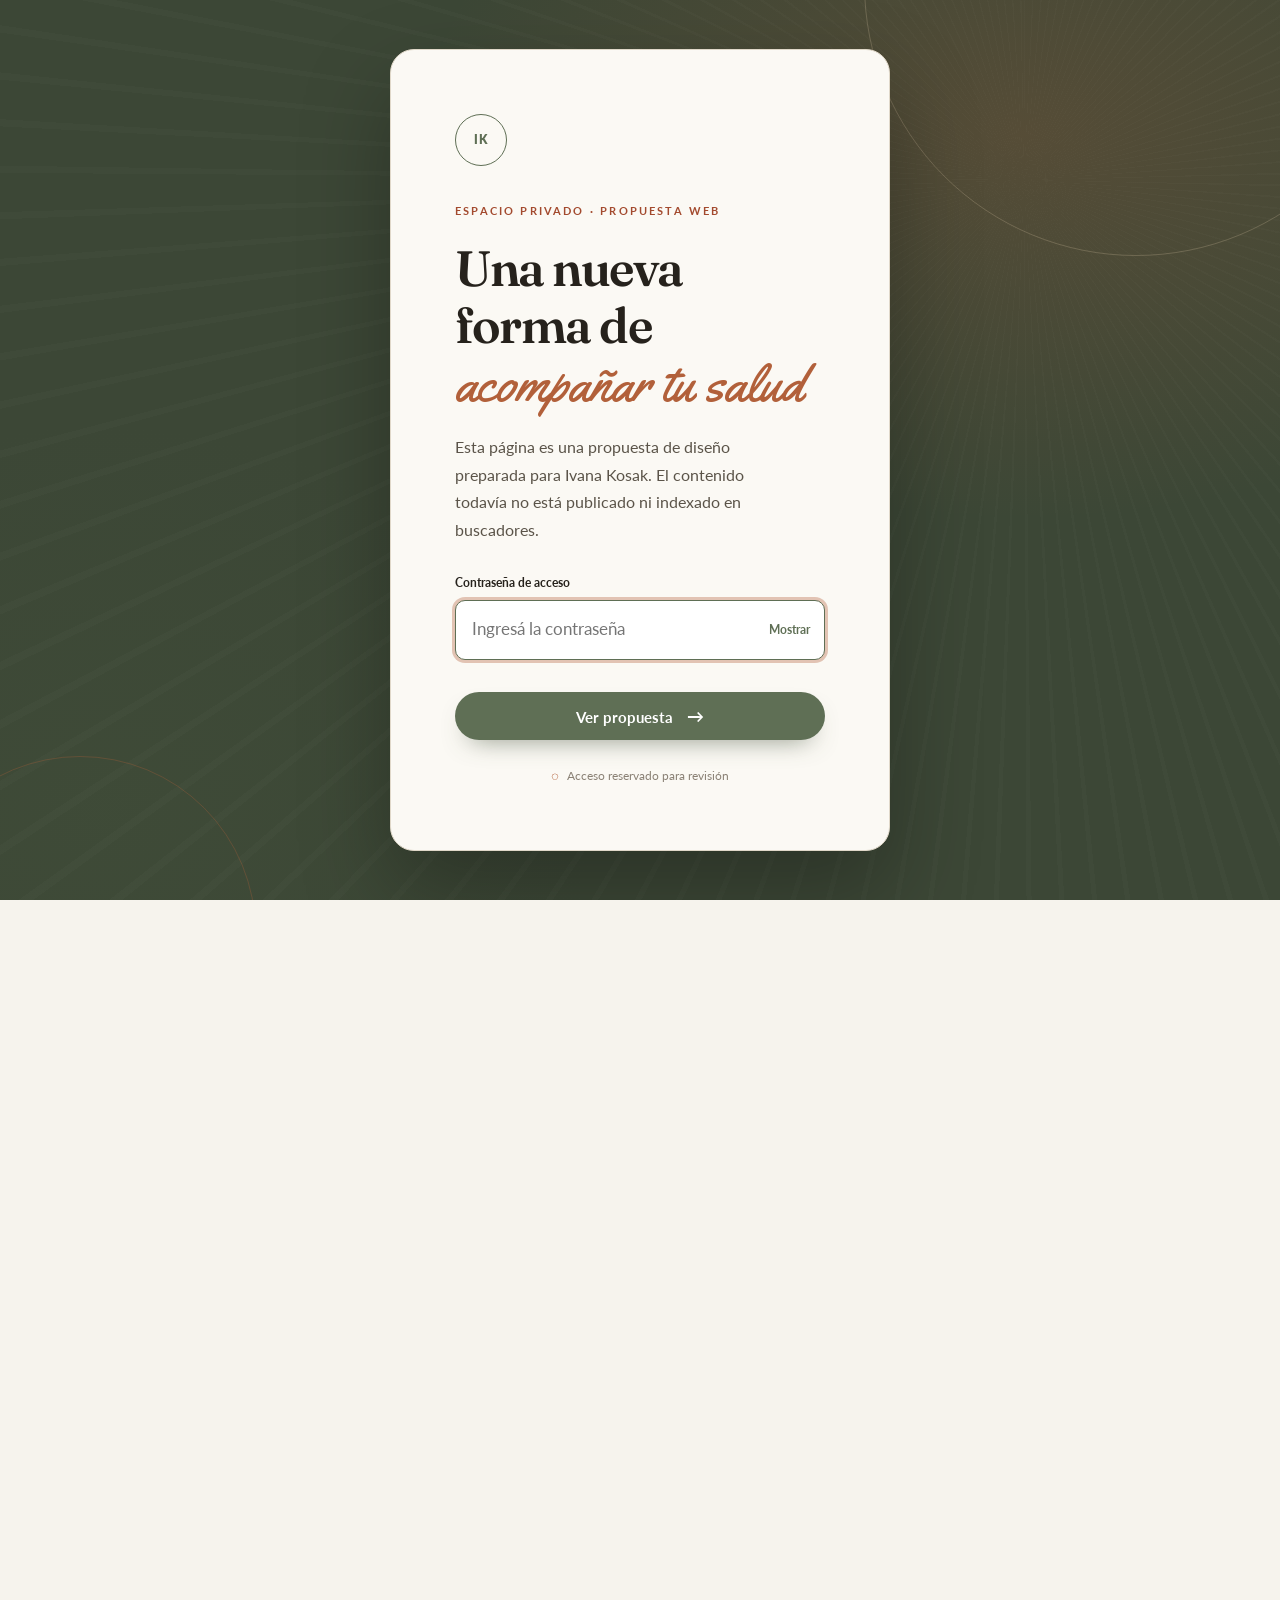
==== index.html @ 2bfb2583 "Sitio Dra. Ivana Kosak — Medicina Integrativa - Diseño 'clínica orgánica': paleta hueso/piedra/musgo" ====
<!DOCTYPE html>
<html lang="es-AR">
<head>
  <meta charset="UTF-8">
  <meta name="viewport" content="width=device-width, initial-scale=1.0">
  <title>Dra. Ivana Kosak · Medicina Integral &amp; Hongos Medicinales — General Roca, Río Negro</title>
  <meta name="description" content="Ivana Kosak, médica (UBA) especialista en medicina integrativa. Cannabis medicinal, hongos medicinales, manejo del estrés y hábitos saludables. Consultas presenciales, online y a domicilio en General Roca, Río Negro.">
  <meta name="robots" content="noindex, nofollow, noarchive, nosnippet">
  <meta name="googlebot" content="noindex, nofollow, noarchive, nosnippet">
  <meta property="og:title" content="Dra. Ivana Kosak · Medicina Integral">
  <meta property="og:description" content="Enfoque integral: cuerpo, mente y espíritu. Cannabis medicinal, hongos medicinales y acompañamiento personalizado.">
  <meta property="og:type" content="website">
  <meta property="og:url" content="https://www.ivanakosak.com/">
  <meta property="og:image" content="https://www.ivanakosak.com/assets/img/bg-quiensoy.jpg">
  <link rel="icon" type="image/svg+xml" href="assets/img/favicon.svg">
  <link rel="preconnect" href="https://fonts.googleapis.com">
  <link rel="preconnect" href="https://fonts.gstatic.com" crossorigin>
  <link href="https://fonts.googleapis.com/css2?family=Fraunces:ital,opsz,wght@0,9..144,400;0,9..144,500;0,9..144,600;0,9..144,700;1,9..144,400;1,9..144,500&family=Lato:ital,wght@0,400;0,700;1,400&family=Yellowtail&display=swap" rel="stylesheet">
  <link rel="stylesheet" href="assets/css/styles.css">
</head>
<body class="site-protected">
<a class="skip-link" href="#contenido">Saltar al contenido</a>

<header class="header">
  <div class="wrap header__inner">
    <a class="logo" href="index.html" aria-label="Dra. Ivana Kosak — inicio">
      <span class="logo__nombre">Dra. Ivana Kosak</span>
      <span class="logo__tag">Medicina integrativa</span>
    </a>
    <nav class="nav" aria-label="Navegación principal">
      <ul class="nav__lista">
        <li><a class="nav__link nav__link--activo" href="index.html" aria-current="page">Inicio</a></li>
        <li><a class="nav__link" href="tratamientos.html">Tratamientos</a></li>
        <li><a class="nav__link" href="reprocann.html">REPROCANN</a></li>
        <li><a class="nav__link" href="sobre-mi.html">Sobre mí</a></li>
      </ul>
      <a class="nav__cta" href="turnos.html">Solicitar turno</a>
    </nav>
    <button class="hamburger" aria-label="Abrir menú" aria-expanded="false" aria-controls="nav">
      <span></span><span></span><span></span>
    </button>
  </div>
</header>

<main id="contenido">

  <!-- HERO -->
  <section class="hero">
    <svg class="hero__anillos" viewBox="0 0 600 600" fill="none" aria-hidden="true">
      <circle cx="280" cy="300" r="270" stroke="#9aa88c" stroke-opacity="0.13" stroke-width="1.5"/>
      <circle cx="280" cy="300" r="214" stroke="#9aa88c" stroke-opacity="0.17" stroke-width="1.5"/>
      <circle cx="280" cy="300" r="162" stroke="#b2603a" stroke-opacity="0.2" stroke-width="1.5" stroke-dasharray="5 9" />
      <circle cx="280" cy="300" r="112" stroke="#9aa88c" stroke-opacity="0.22" stroke-width="1.5"/>
      <circle cx="280" cy="300" r="66" stroke="#b2603a" stroke-opacity="0.25" stroke-width="1.5"/>
    </svg>
    <div class="wrap hero__inner">
      <div class="hero__texto">
        <span class="etiqueta">Medicina integrativa</span>
        <h1 class="hero__saludo">Salud que abarca<br>
          <span class="acento">todo tu ser
            <svg viewBox="0 0 300 24" preserveAspectRatio="none" aria-hidden="true">
              <path d="M4 18 C 60 6, 150 4, 296 12" stroke="#b2603a" stroke-width="6" stroke-linecap="round" fill="none"/>
            </svg>
          </span>
        </h1>
        <p class="hero__sub">Un <strong>enfoque integral</strong> que combina el rigor de la medicina con <strong>medicinas naturales</strong> —<strong>cannabis medicinal</strong> y <strong>hongos medicinales</strong>— y hábitos que se sostienen en el tiempo.</p>
        <figure class="firma hero__firma" style="font-size:2.1rem">Ivana Kosak</figure>
        <div class="hero__acciones">
          <a class="btn btn--primario" href="turnos.html">Solicitar turno</a>
          <a class="btn btn--contorno" style="color:var(--carbon); border-color:rgba(38,34,28,.4)" href="tratamientos.html">Conocer tratamientos</a>
        </div>
        <p class="hero__mini"><strong>General Roca, Río Negro.</strong> Presencial, online o a domicilio.</p>
      </div>
      <div class="hero__figura">
        <img class="hero__retrato" src="assets/img/retrato.jpg" alt="Retrato de la Dra. Ivana Kosak, médica especialista en medicina integrativa" width="1200" height="1892">
      </div>
    </div>
  </section>

  <!-- FRANJA -->
  <div class="franja">
    <div class="wrap franja__inner">
      <span class="franja__item"><svg viewBox="0 0 24 24" fill="none" stroke="currentColor" stroke-width="2.4" stroke-linecap="round" stroke-linejoin="round"><path d="M20 6 9 17l-5-5"/></svg>Médica UBA</span>
      <span class="franja__item"><svg viewBox="0 0 24 24" fill="none" stroke="currentColor" stroke-width="2.4" stroke-linecap="round" stroke-linejoin="round"><path d="M20 6 9 17l-5-5"/></svg>Posgrado Medicina Integrativa</span>
      <span class="franja__item"><svg viewBox="0 0 24 24" fill="none" stroke="currentColor" stroke-width="2.4" stroke-linecap="round" stroke-linejoin="round"><path d="M20 6 9 17l-5-5"/></svg>Endocannabinología AMA</span>
      <span class="franja__item"><svg viewBox="0 0 24 24" fill="none" stroke="currentColor" stroke-width="2.4" stroke-linecap="round" stroke-linejoin="round"><path d="M20 6 9 17l-5-5"/></svg>Hongos medicinales</span>
      <span class="franja__item"><svg viewBox="0 0 24 24" fill="none" stroke="currentColor" stroke-width="2.4" stroke-linecap="round" stroke-linejoin="round"><path d="M20 6 9 17l-5-5"/></svg>REPROCANN</span>
    </div>
  </div>

  <!-- MEDICINA INTEGRAL -->
  <section class="seccion seccion--crema2" id="medicina">
    <div class="wrap integral__grid">
      <div class="integral__col">
        <span class="etiqueta">Mi enfoque</span>
        <h2 class="titulo-seccion">Acompañamiento <span class="firma">integral</span></h2>
        <p class="integral__intro">Muchas personas asocian la <strong>medicina integrativa</strong> con la medicina alternativa, pero en realidad es un enfoque que <strong>integra la mejor evidencia científica</strong> con una mirada más amplia sobre la salud.</p>
        <p style="margin-top:1.2rem; color:var(--gris); font-size:1.02rem">Además de buscar un <strong>diagnóstico y un tratamiento adecuados</strong>, nos preguntamos qué factores pueden estar influyendo en la aparición o persistencia de los síntomas.</p>
        <p class="factor-list" role="list">
          <span role="listitem"><svg viewBox="0 0 24 24" fill="none" stroke="currentColor" stroke-width="2.4" stroke-linecap="round" stroke-linejoin="round" aria-hidden="true"><path d="M20 6 9 17l-5-5"/></svg>El sueño</span>
          <span role="listitem"><svg viewBox="0 0 24 24" fill="none" stroke="currentColor" stroke-width="2.4" stroke-linecap="round" stroke-linejoin="round" aria-hidden="true"><path d="M20 6 9 17l-5-5"/></svg>La alimentación</span>
          <span role="listitem"><svg viewBox="0 0 24 24" fill="none" stroke="currentColor" stroke-width="2.4" stroke-linecap="round" stroke-linejoin="round" aria-hidden="true"><path d="M20 6 9 17l-5-5"/></svg>La actividad física</span>
          <span role="listitem"><svg viewBox="0 0 24 24" fill="none" stroke="currentColor" stroke-width="2.4" stroke-linecap="round" stroke-linejoin="round" aria-hidden="true"><path d="M20 6 9 17l-5-5"/></svg>El estrés</span>
          <span role="listitem"><svg viewBox="0 0 24 24" fill="none" stroke="currentColor" stroke-width="2.4" stroke-linecap="round" stroke-linejoin="round" aria-hidden="true"><path d="M20 6 9 17l-5-5"/></svg>Los vínculos</span>
          <span role="listitem"><svg viewBox="0 0 24 24" fill="none" stroke="currentColor" stroke-width="2.4" stroke-linecap="round" stroke-linejoin="round" aria-hidden="true"><path d="M20 6 9 17l-5-5"/></svg>Otros aspectos de la vida cotidiana</span>
        </p>
      </div>
      <div class="integral__col">
        <div class="cards-puntos">
          <article class="punto reveal">
            <div class="punto__icono"><svg viewBox="0 0 24 24" fill="none" stroke="currentColor" stroke-width="2" stroke-linecap="round" stroke-linejoin="round"><path d="M12 3c1.5 2.5 4 4 4 7a4 4 0 0 1-8 0c0-3 2.5-4.5 4-7Z"/><path d="M12 14v7"/></svg></div>
            <div><h3>Terapias complementarias</h3><p>Integramos enfoques convencionales con medicinas naturales y suplementación, siempre con criterio clínico.</p></div>
          </article>
          <article class="punto reveal">
            <div class="punto__icono"><svg viewBox="0 0 24 24" fill="none" stroke="currentColor" stroke-width="2" stroke-linecap="round" stroke-linejoin="round"><path d="M21 12a9 9 0 1 1-9-9"/><path d="M12 8v4l3 2"/><path d="M16 3h5v5"/><path d="M21 3l-6 6"/></svg></div>
            <div><h3>Hábitos que sostienen</h3><p>Alimentación, sueño y movimiento corporal, cambiando de forma progresiva y realista.</p></div>
          </article>
          <article class="punto reveal">
            <div class="punto__icono"><svg viewBox="0 0 24 24" fill="none" stroke="currentColor" stroke-width="2" stroke-linecap="round" stroke-linejoin="round"><path d="M12 2c-5 0-9 3.4-9 8h18c0-4.6-4-8-9-8Z"/><path d="M9 10v2M12 10v3M15 10v2"/><path d="M9 14c.4 1.4.8 3 .8 4.4h4.4c0-1.4.4-3 .8-4.4"/></svg></div>
            <div><h3>Manejo del estrés</h3><p>Herramientas para el sistema nervioso y la respuesta al estrés, adaptadas a tu vida.</p></div>
          </article>
          <article class="punto reveal">
            <div class="punto__icono"><svg viewBox="0 0 24 24" fill="none" stroke="currentColor" stroke-width="2" stroke-linecap="round" stroke-linejoin="round"><circle cx="9" cy="8" r="3.4"/><circle cx="17" cy="10" r="2.6"/><path d="M3 20c.5-3 2.5-5 6-5s5.5 2 6 5"/><path d="M14.6 15.4c1.8.4 3.4 1.8 4 4.6"/></svg></div>
            <div><h3>Trabajo en red</h3><p>Interconsulta con otros profesionales de la salud para un mismo eje de tratamiento.</p></div>
          </article>
        </div>
        <div style="background:var(--hueso-2); border-radius:20px; padding:1.8rem; margin-top:1rem">
          <p style="color:var(--gris); font-size:1.02rem; line-height:1.7">El objetivo <strong>no es reemplazar la medicina</strong>, sino <strong>comprender mejor a la persona</strong> para ofrecer un abordaje más completo y personalizado.</p>
          <figure class="firma" style="font-size:1.6rem; margin-top:1rem">Ivana Kosak</figure>
        </div>
      </div>
    </div>
  </section>

  <!-- HONGOS MEDICINALES -->
  <section class="hongos" id="hongos">
    <svg class="hongos__anillos" viewBox="0 0 600 600" fill="none" aria-hidden="true">
      <circle cx="300" cy="300" r="280" stroke="#fff" stroke-opacity="0.16" stroke-width="1.3"/>
      <circle cx="300" cy="300" r="222" stroke="#fff" stroke-opacity="0.14" stroke-width="1.3"/>
      <circle cx="300" cy="300" r="168" stroke="#e8a45c" stroke-opacity="0.28" stroke-width="1.4" stroke-dasharray="4 10"/>
      <circle cx="300" cy="300" r="118" stroke="#fff" stroke-opacity="0.17" stroke-width="1.3"/>
      <circle cx="300" cy="300" r="72" stroke="#e8a45c" stroke-opacity="0.3" stroke-width="1.3"/>
    </svg>
    <div class="wrap hongos__inner">
      <div class="hongos__texto">
        <span class="etiqueta" style="color:var(--arena)">Del bosque a la consulta</span>
        <h2 class="titulo-seccion">Hongos <span class="firma" style="color:var(--arena)">medicinales</span></h2>
        <p>Incorporo los <strong style="color:var(--arena)">hongos adaptógenos</strong> como herramientas terapéuticas dentro de la medicina integrativa, siempre junto al rigor científico que da mi formación clínica.</p>
        <ul class="hongos__lista">
          <li><svg viewBox="0 0 24 24" fill="none" stroke="currentColor" stroke-width="2.6" stroke-linecap="round" stroke-linejoin="round"><path d="M20 6 9 17l-5-5"/></svg>Reishi, cola de pavo, cordyceps y melena de león en fórmulas individuales</li>
          <li><svg viewBox="0 0 24 24" fill="none" stroke="currentColor" stroke-width="2.6" stroke-linecap="round" stroke-linejoin="round"><path d="M20 6 9 17l-5-5"/></svg>Apoyo en el manejo del estrés, la vitalidad y el equilibrio del sistema inmunológico</li>
          <li><svg viewBox="0 0 24 24" fill="none" stroke="currentColor" stroke-width="2.6" stroke-linecap="round" stroke-linejoin="round"><path d="M20 6 9 17l-5-5"/></svg>Capacitación y charlas para profesionales y pacientes sobre su uso responsable</li>
        </ul>
      </div>
      <div class="hongos__tarjetas">
        <article class="hongo-card">
          <svg class="hongo-card__icono" viewBox="0 0 24 24" fill="none" stroke="currentColor" stroke-width="1.8" stroke-linecap="round" stroke-linejoin="round"><path d="M12 2c-5 0-9 3.4-9 8h18c0-4.6-4-8-9-8Z"/><path d="M8 10v2M12 10v3M16 10v2"/><path d="M10 10h4"/><path d="M9 14c.4 1.4.8 3 .8 4.4h4.4c0-1.4.4-3 .8-4.4"/></svg>
          <h3>Adaptógenos</h3>
          <p>Apoyo al sistema nervioso y a la respuesta al estrés.</p>
        </article>
        <article class="hongo-card">
          <svg class="hongo-card__icono" viewBox="0 0 24 24" fill="none" stroke="currentColor" stroke-width="1.8" stroke-linecap="round" stroke-linejoin="round"><path d="M11 2v2M5 3v3h14V3"/><circle cx="12" cy="8" r="2.6"/><path d="M12 13v9"/><path d="M16 22c-1-3-2-4.5-4-4.5S9 19 8 22"/></svg>
          <h3>Fórmulas individuales</h3>
          <p>Combinaciones pensadas para cada caso, con seguimiento y ajuste en el tiempo.</p>
        </article>
        <article class="hongo-card hongo-card--ancha">
          <svg class="hongo-card__icono" viewBox="0 0 24 24" fill="none" stroke="currentColor" stroke-width="1.8" stroke-linecap="round" stroke-linejoin="round"><path d="M4 12c2.5-4 6-6 8-6s5.5 2 8 6c-2.5 4-6 6-8 6s-5.5-2-8-6Z"/><circle cx="12" cy="12" r="2.2"/><path d="M2 12c1 .8 2-.8 3 0 1.8.8 2.2-.8 3 0"/></svg>
          <h3>Educación &amp; comunidad</h3>
          <p>Charlas, cursos y contenidos para usar estas medicinas con respeto, respaldo y criterio clínico.</p>
        </article>
      </div>
    </div>
  </section>

  <!-- QUIÉN SOY -->
  <section class="seccion quien" id="quien">
    <svg class="quien__anillos" viewBox="0 0 600 600" fill="none" aria-hidden="true">
      <circle cx="300" cy="300" r="280" stroke="#b2603a" stroke-opacity=".18" stroke-width="1.6"/>
      <circle cx="300" cy="300" r="222" stroke="#9aa88c" stroke-opacity=".14" stroke-width="1.6"/>
      <circle cx="300" cy="300" r="168" stroke="#9aa88c" stroke-opacity=".13" stroke-width="1.6" stroke-dasharray="5 9"/>
      <circle cx="300" cy="300" r="118" stroke="#b2603a" stroke-opacity=".2" stroke-width="1.6"/>
    </svg>
    <div class="wrap quien__grid">
      <div class="quien__blob">
        <img class="quien__retrato" src="assets/img/retrato.jpg" alt="Dra. Ivana Kosak sonriendo en su consultorio" width="1200" height="1892">
        <figure class="firma quien__firma">¿Quién soy?</figure>
      </div>
      <div class="quien__texto">
        <span class="etiqueta">Sobre mí</span>
        <h2 class="titulo-seccion">Médica integral, <span class="firma">cercana y rigurosa</span></h2>
        <p><strong>Soy Ivana Kosak</strong>, médica especialista en medicina integrativa. Me formé en la <strong>UBA</strong> y me complementé con posgrados en medicina integrativa, endocannabinología, terapéutica cannábica y hongos medicinales.</p>
        <p>En la intersección entre el <strong>rigor científico</strong> y las herramientas más amables encontré mi vocación: acompañar a niños, adultos y personas mayores a reencontrarse con su bienestar.</p>
        <div class="quien__chips">
          <span class="chip">Consultorio · General Roca</span>
          <span class="chip">Residencias de larga estadía</span>
        </div>
        <div class="quien__acciones" style="display:flex; gap:.9rem; flex-wrap:wrap">
          <a class="btn btn--primario" href="sobre-mi.html">Más sobre mí</a>
        </div>
      </div>
    </div>
  </section>

  <!-- TARJETAS -->
  <section class="seccion seccion--crema2">
    <div class="wrap">
      <div class="cabecera-seccion cabecera-seccion--centrada">
        <span class="etiqueta">Caminos de acompañamiento</span>
        <h2 class="titulo-seccion">Tratamientos, consultas y <span class="firma">turnos</span></h2>
      </div>
      <div class="tarjetas">
        <a class="tarjeta reveal" href="tratamientos.html">
          <div class="tarjeta__media">
            <img loading="lazy" src="assets/img/bg-medicina.jpg" alt="Detalle texturizado de hongos — sección tratamientos">
            <span class="tarjeta__tinte"></span>
            <span class="tarjeta__categoria">Tratamientos</span>
            <span class="tarjeta__num">01</span>
          </div>
          <div class="tarjeta__cuerpo">
            <h3>Abordaje integral</h3>
            <p>Diagnóstico preciso y plan personalizado para tu salud a largo plazo, combinando medicina convencional y complementaria.</p>
            <span class="tarjeta__mas">Conocé más <svg viewBox="0 0 24 24" fill="none" stroke="currentColor" stroke-width="2.4" stroke-linecap="round" stroke-linejoin="round"><path d="M5 12h14M13 6l6 6-6 6"/></svg></span>
          </div>
        </a>
        <a class="tarjeta reveal" href="reprocann.html">
          <div class="tarjeta__media">
            <img loading="lazy" src="assets/img/card-reprocann.jpg" alt="Logo oficial del programa REPROCANN de registro de cannabis medicinal">
            <span class="tarjeta__tinte"></span>
            <span class="tarjeta__categoria">Cannabis medicinal</span>
            <span class="tarjeta__num">02</span>
          </div>
          <div class="tarjeta__cuerpo">
            <h3>REPROCANN</h3>
            <p>Evaluación médica y acompañamiento completo para tu inscripción en el Programa de Registro del Cannabis.</p>
            <span class="tarjeta__mas">Conocé más <svg viewBox="0 0 24 24" fill="none" stroke="currentColor" stroke-width="2.4" stroke-linecap="round" stroke-linejoin="round"><path d="M5 12h14M13 6l6 6-6 6"/></svg></span>
          </div>
        </a>
        <a class="tarjeta reveal" href="turnos.html">
          <div class="tarjeta__media">
            <img loading="lazy" src="assets/img/bg-quiensoy.jpg" alt="Textura orgánica de hongos — sección turnos">
            <span class="tarjeta__tinte"></span>
            <span class="tarjeta__categoria">Turnos</span>
            <span class="tarjeta__num">03</span>
          </div>
          <div class="tarjeta__cuerpo">
            <h3>Reservá tu consulta</h3>
            <p>Elegí el día y el horario que mejor te venga, y coordinamos la modalidad que se adapte a vos.</p>
            <span class="tarjeta__mas">Elegir turno <svg viewBox="0 0 24 24" fill="none" stroke="currentColor" stroke-width="2.4" stroke-linecap="round" stroke-linejoin="round"><path d="M5 12h14M13 6l6 6-6 6"/></svg></span>
          </div>
        </a>
      </div>
    </div>
  </section>

  <!-- CURSOS -->
  <section class="cursos">
    <svg class="cursos__anillos" viewBox="0 0 600 600" fill="none" aria-hidden="true">
      <circle cx="300" cy="300" r="280" stroke="#9aa88c" stroke-opacity=".15" stroke-width="1.5"/>
      <circle cx="300" cy="300" r="215" stroke="#b2603a" stroke-opacity=".18" stroke-width="1.5" stroke-dasharray="4 10"/>
      <circle cx="300" cy="300" r="155" stroke="#9aa88c" stroke-opacity=".13" stroke-width="1.5"/>
      <circle cx="300" cy="300" r="100" stroke="#b2603a" stroke-opacity=".2" stroke-width="1.5"/>
    </svg>
    <div class="wrap cursos__inner">
      <span class="etiqueta" style="justify-content:center">Cursos &amp; charlas</span>
      <h2 class="titulo-seccion">Educación para una salud <span class="firma">más humana</span></h2>
      <p style="margin-top:1.3rem; color:var(--gris);">Capacitaciones especializadas que exploran el potencial clínico de los <strong>adaptógenos</strong> y de las <strong>medicinas naturales</strong> desde una perspectiva integrativa. Además, dirijo un programa integral de atención para residencias de larga estadía, enfocado en dignificar la salud de nuestros adultos mayores.</p>
      <a class="btn btn--whatsapp" href="https://wa.me/2984216494" target="_blank" rel="noopener">
        <svg viewBox="0 0 24 24" fill="currentColor" aria-hidden="true"><path d="M20.5 3.5A11.8 11.8 0 0 0 12.1 0C5.6 0 .3 5.3.3 11.8c0 2.1.6 4.2 1.7 6L.2 24l6.4-1.7a11.8 11.8 0 0 0 5.5 1.4h.1c6.5 0 11.8-5.3 11.8-11.8 0-3.2-1.2-6.2-3.5-8.4Zm-8.4 18.2h-.1c-1.7 0-3.4-.5-4.8-1.3l-.3-.2-3.8 1 1-3.7-.2-.4a9.8 9.8 0 1 1 8.2 4.6Zm5.4-7.3c-.3-.2-1.8-.9-2.1-1-.3-.1-.5-.2-.7.2-.2.3-.8 1-.9 1.2-.2.2-.3.2-.6.1-1.6-.8-2.6-1.5-3.7-3.4-.3-.5.3-.5.8-1.7.1-.2 0-.4 0-.5l-.9-2.1c-.2-.6-.5-.5-.7-.5h-.6c-.2 0-.5.1-.8.4-.3.3-1 1-1 2.4s1 2.8 1.1 3c.1.2 2 3.1 4.8 4.3 1.8.8 2.5.9 3.4.7.5-.1 1.8-.7 2-1.4.3-.7.3-1.3.2-1.5Z"/></svg>
        Escribime por WhatsApp</a>
    </div>
  </section>

  <!-- IG -->
  <section class="ig">
    <div class="wrap ig__inner">
      <span class="etiqueta" style="justify-content:center">Comunidad</span>
      <h2 class="titulo-seccion" style="font-size:clamp(1.6rem,3.4vw,2.2rem)">Sumate a las historias del espacio</h2>
      <p>Te invito a ser parte de mi comunidad en Instagram: novedades, fechas de capacitaciones y contenidos sobre herramientas naturales y salud integral.</p>
      <a class="foto-ig" href="https://www.instagram.com/dra.ivanakosak/?hl=es-la" target="_blank" rel="noopener">
        <svg viewBox="0 0 24 24" fill="none" stroke="currentColor" stroke-width="2" stroke-linecap="round" stroke-linejoin="round"><rect x="2.5" y="2.5" width="19" height="19" rx="5.5"/><circle cx="12" cy="12" r="4.4"/><circle cx="17.6" cy="6.4" r="1.3" fill="currentColor" stroke="none"/></svg>
        @dra.ivanakosak
      </a>
    </div>
  </section>

</main>

<footer class="footer">
  <div class="wrap footer__grid">
    <div class="footer__marca">
      <a class="logo" href="index.html">
        <span class="logo__nombre">Dra. Ivana Kosak</span>
        <span class="logo__tag">Medicina integrativa</span>
      </a>
      <p>Medicina integrativa con evidencia, calidez y respeto por la historia única de cada consultante.</p>
      <figure class="firma-footer">Ivana Kosak</figure>
    </div>
    <nav aria-label="Secciones del sitio">
      <h4>Navegación</h4>
      <ul>
        <li><a href="index.html">Inicio</a></li>
        <li><a href="tratamientos.html">Tratamientos</a></li>
        <li><a href="reprocann.html">REPROCANN</a></li>
        <li><a href="sobre-mi.html">Sobre mí</a></li>
        <li><a href="turnos.html">Turnos</a></li>
      </ul>
    </nav>
    <div>
      <h4>Contacto</h4>
      <ul>
        <li><a href="mailto:ivana.kosak@gmail.com?subject=Consulta%20desde%20la%20web">ivana.kosak@gmail.com</a></li>
        <li><a href="https://wa.me/2984216494" target="_blank" rel="noopener">WhatsApp: 298 421-6494</a></li>
        <li><a href="https://www.instagram.com/dra.ivanakosak/?hl=es-la" target="_blank" rel="noopener">Instagram @dra.ivanakosak</a></li>
        <li class="footer__razon">General Roca, Río Negro, Argentina · MP 8318</li>
      </ul>
    </div>
  </div>
  <div class="wrap footer__base">
    <span>© 2026 — Dra. Ivana Kosak · Medicina Integral. Todos los derechos reservados.</span>
    <span>Hecho con cuidado de raíz a fruto.</span>
  </div>
</footer>

<script src="assets/js/main.js"></script>
</body>
</html>
---- assets/css/styles.css ----
/* ============================================
   Dra. Ivana Kosak — Medicina Integral
   Identidad: Clínica Orgánica
   Paleta: hueso · piedra · carbón · musgo · terracota · ámbar
   Tipografías: Fraunces (display) · Lato (cuerpo) · Yellowtail (firma)
   ============================================ */

:root {
  /* fondos */
  --hueso: #f6f3ed;
  --hueso-2: #efeae0;
  --piedra: #e7e0d3;
  --crema: #fbf9f4;
  --blanco: #ffffff;

  /* tinta */
  --carbon: #26221c;
  --gris: #5b5449;
  --gris-suave: #8a8175;

  /* marca */
  --musgo: #5f6f55;
  --musgo-osc: #43513a;
  --oliva: #3c4736;

  /* acentos naturales */
  --terracota: #b2603a;
  --oxido: #a34a2e;
  --ambar: #c28a3b;
  --arena: #d8c3a5;

  /* bordes / sombras */
  --borde: #e0d8c9;
  --borde-fuerte: #d3c9b6;
  --radius-lg: 20px;
  --radius-md: 12px;
  --radius-sm: 8px;
  --shadow-card: 0 18px 40px -28px rgba(38, 34, 28, 0.35);
  --shadow-soft: 0 8px 24px -18px rgba(38, 34, 28, 0.22);
  --focus-ring: 0 0 0 3px rgba(178, 96, 58, 0.35);
  --ease-out: cubic-bezier(0.22, 1, 0.36, 1);

  /* fuentes */
  --font-display: "Fraunces", Georgia, serif;
  --font-body: "Lato", "Helvetica Neue", Arial, sans-serif;
  --font-firma: "Yellowtail", cursive;
}

* { margin: 0; padding: 0; box-sizing: border-box; }

html { scroll-behavior: smooth; }

body {
  font-family: var(--font-body);
  font-size: 1.0625rem;
  line-height: 1.7;
  color: var(--gris);
  background: var(--hueso);
  -webkit-font-smoothing: antialiased;
  overflow-x: hidden;
}

/* ============================================
   PATRONES ORGÁNICOS (láminas y estratos)
   ============================================ */
.pattern-gills {
  background:
    repeating-conic-gradient(from 0deg at 50% 50%, rgba(38, 34, 28, 0.03) 0deg 0.5deg, transparent 0.5deg 2.4deg);
}
.pattern-rings {
  background:
    repeating-radial-gradient(circle at 50% 50%, rgba(178, 96, 58, 0.07) 0 2px, transparent 2px 30px);
}
.grain {
  position: relative;
}
.grain::after {
  content: "";
  position: absolute;
  inset: 0;
  pointer-events: none;
  opacity: 0.5;
  background-image: url("data:image/svg+xml,%3Csvg xmlns='http://www.w3.org/2000/svg' width='140' height='140'%3E%3Cfilter id='n'%3E%3CfeTurbulence type='fractalNoise' baseFrequency='0.9' numOctaves='2' stitchTiles='stitch'/%3E%3C/filter%3E%3Crect width='100%25' height='100%25' filter='url(%23n)' opacity='0.04'/%3E%3C/svg%3E");
}

img { max-width: 100%; display: block; height: auto; }
a { color: inherit; }

h1, h2, h3, h4 {
  font-family: var(--font-display);
  font-weight: 600;
  line-height: 1.15;
  color: var(--carbon);
  letter-spacing: -0.01em;
  text-wrap: balance;
}

strong { color: var(--carbon); font-weight: 700; }

/* ---------- utilidades ---------- */
.wrap { width: min(1140px, 92vw); margin: 0 auto; }

.firma {
  font-family: var(--font-firma);
  font-weight: 400;
  font-size: 1.3em;
  color: var(--terracota);
}

.etiqueta {
  display: inline-flex;
  align-items: center;
  gap: 0.6em;
  font-family: var(--font-body);
  font-size: 0.78rem;
  font-weight: 700;
  letter-spacing: 0.18em;
  text-transform: uppercase;
  color: var(--oxido);
}
.etiqueta::before {
  content: "";
  width: 30px; height: 1.5px;
  background: var(--terracota);
  border-radius: 2px;
}

/* ---------- botones ---------- */
.btn {
  display: inline-block;
  font-family: var(--font-body);
  font-weight: 700;
  font-size: 0.92rem;
  padding: 0.9em 1.9em;
  border-radius: 999px;
  text-decoration: none;
  transition: transform 0.25s var(--ease-out), box-shadow 0.25s, background 0.25s, color 0.25s;
  cursor: pointer;
  border: none;
  color: var(--blanco);
}
.btn:focus-visible { outline: none; box-shadow: var(--focus-ring); }
.btn--icon { display: inline-flex; align-items: center; justify-content: center; gap: 0.55em; }
.btn--icon svg { width: 1.1em; height: 1.1em; flex: none; }

.btn--primario {
  background: var(--musgo);
  box-shadow: 0 12px 26px -14px rgba(67, 81, 58, 0.7);
}
.btn--primario:hover { transform: translateY(-2px); background: var(--musgo-osc); box-shadow: 0 16px 30px -14px rgba(67, 81, 58, 0.8); }

.btn--claro {
  background: var(--blanco);
  color: var(--carbon);
  box-shadow: var(--shadow-soft);
}
.btn--claro:hover { transform: translateY(-2px); box-shadow: var(--shadow-card); }

.btn--contorno {
  background: transparent;
  color: var(--blanco);
  border: 1.5px solid rgba(255, 255, 255, 0.6);
}
.btn--contorno:hover { background: rgba(255, 255, 255, 0.12); transform: translateY(-2px); }

.btn--oscuro {
  background: var(--carbon);
  color: var(--blanco);
}
.btn--oscuro:hover { transform: translateY(-2px); background: #332d25; }

.btn--whatsapp {
  display: inline-flex;
  align-items: center;
  justify-content: center;
  gap: 0.55em;
  background: var(--musgo-osc);
  color: var(--blanco);
}
.btn--whatsapp:hover { transform: translateY(-2px); background: #37422f; }
.btn--whatsapp svg { width: 1.15em; height: 1.15em; flex: none; }

/* ============================================
   ACCESO PRIVADO DE LA PROPUESTA
   ============================================ */
body.site-protected > *:not(.access-gate) { visibility: hidden; }
body.site-protected { overflow: hidden; }

.access-gate {
  position: fixed;
  inset: 0;
  z-index: 1000;
  display: grid;
  place-items: center;
  overflow: hidden;
  padding: 2rem 1.25rem;
  background:
    radial-gradient(1100px 700px at 80% 15%, rgba(178, 96, 58, 0.22), transparent 55%),
    radial-gradient(900px 700px at 8% 90%, rgba(67, 81, 58, 0.35), transparent 55%),
    var(--oliva);
}
.access-gate::before {
  content: "";
  position: absolute;
  inset: 0;
  opacity: 0.4;
  background: repeating-conic-gradient(from 0deg at 80% 20%, rgba(255, 255, 255, 0.04) 0deg 0.4deg, transparent 0.4deg 2.6deg);
}
.access-gate__orb { position: absolute; border: 1px solid rgba(216, 195, 165, 0.25); border-radius: 50%; animation: access-float 11s ease-in-out infinite; }
.access-gate__orb--one { width: 34rem; height: 34rem; top: -18rem; right: -8rem; }
.access-gate__orb--two { width: 22rem; height: 22rem; bottom: -13rem; left: -6rem; border-color: rgba(178, 96, 58, 0.3); animation-delay: -4s; }
.access-card {
  position: relative;
  width: min(100%, 500px);
  padding: clamp(2.2rem, 6vw, 4rem);
  color: var(--carbon);
  background: var(--crema);
  border: 1px solid var(--borde);
  border-radius: 24px;
  box-shadow: 0 40px 90px rgba(0, 0, 0, 0.28);
  animation: access-enter 0.8s var(--ease-out) both;
}
.access-card__mark {
  width: 3.25rem; height: 3.25rem;
  display: grid; place-items: center;
  margin-bottom: 1.8rem;
  border: 1px solid var(--musgo);
  border-radius: 50%;
  color: var(--musgo);
  font: 800 0.72rem/1 var(--font-body);
  letter-spacing: 0.08em;
}
.access-card__eyebrow { color: var(--oxido); font: 700 0.68rem/1.4 var(--font-body); letter-spacing: 0.2em; text-transform: uppercase; }
.access-card h1 { margin-top: 1rem; font-size: clamp(2rem, 5vw, 3.1rem); letter-spacing: -0.03em; font-weight: 600; }
.access-card h1 em { color: var(--terracota); font-family: var(--font-firma); font-weight: 400; font-style: normal; letter-spacing: 0; font-size: 1.05em; }
.access-card__intro { max-width: 38ch; margin-top: 1.3rem; color: var(--gris); font-size: 0.98rem; line-height: 1.75; }
.access-form { margin-top: 2rem; }
.access-form label { display: block; margin-bottom: 0.55rem; color: var(--carbon); font: 700 0.78rem/1.2 var(--font-body); }
.access-form__field { display: flex; align-items: center; border: 1px solid var(--borde-fuerte); border-radius: 10px; background: var(--blanco); transition: border-color 0.2s, box-shadow 0.2s; }
.access-form__field:focus-within { border-color: var(--musgo); box-shadow: var(--focus-ring); }
.access-form input { min-width: 0; flex: 1; padding: 0.9rem 1rem; border: 0; outline: 0; background: transparent; color: var(--carbon); font: inherit; }
.access-form__toggle { padding: 0.5rem 0.85rem; border: 0; background: transparent; color: var(--musgo); font: 700 0.72rem var(--font-body); cursor: pointer; }
.access-form__error { min-height: 1.3rem; margin-top: 0.5rem; color: #a33c45; font-size: 0.8rem; }
.access-form__submit { width: 100%; margin-top: 0.25rem; text-align: center; }
.access-form__submit span { margin-left: 0.6rem; font-size: 1.15em; }
.access-card__note { margin-top: 1.6rem; color: var(--gris-suave); font-size: 0.75rem; text-align: center; }
.access-card__note span { color: var(--terracota); margin-right: 0.3rem; }
@keyframes access-enter { from { opacity: 0; transform: translateY(18px) scale(0.98); } to { opacity: 1; transform: none; } }
@keyframes access-float { 50% { transform: translate(18px, 12px) rotate(8deg); } }
@keyframes access-shake { 20%, 60% { transform: translateX(-7px); } 40%, 80% { transform: translateX(7px); } }
.access-card--shake { animation: access-shake 0.38s ease both; }
@media (prefers-reduced-motion: reduce) { .access-card, .access-gate__orb { animation: none; } }

/* ============================================
   HEADER / NAV
   ============================================ */
.header {
  position: sticky;
  top: 0;
  z-index: 100;
  background: rgba(246, 243, 237, 0.86);
  backdrop-filter: blur(14px);
  -webkit-backdrop-filter: blur(14px);
  border-bottom: 1px solid var(--borde);
}
.header__inner {
  display: flex;
  align-items: center;
  justify-content: space-between;
  padding: 0.9rem 0;
}
.logo { display: flex; flex-direction: column; text-decoration: none; line-height: 1.12; }
.logo__nombre {
  font-family: var(--font-body);
  font-weight: 800;
  font-size: 1.05rem;
  letter-spacing: 0.01em;
  color: var(--carbon);
}
.logo__tag {
  font-family: var(--font-firma);
  font-size: 0.95rem;
  color: var(--terracota);
  margin-top: -1px;
}
.nav { display: flex; align-items: center; gap: 1.3rem; margin-left: auto; }
.nav__lista { display: flex; gap: 1.6rem; list-style: none; }
.nav__link {
  font-family: var(--font-body);
  font-weight: 600;
  font-size: 0.82rem;
  letter-spacing: 0.02em;
  text-decoration: none;
  color: var(--gris);
  position: relative;
  padding-block: 0.4em;
  transition: color 0.2s;
}
.nav__link::after {
  content: "";
  position: absolute;
  left: 0; bottom: 0;
  height: 1.5px; width: 100%;
  border-radius: 2px;
  background: var(--terracota);
  transform: scaleX(0);
  transform-origin: left;
  transition: transform 0.3s var(--ease-out);
}
.nav__link:hover { color: var(--carbon); }
.nav__link:hover::after, .nav__link--activo::after { transform: scaleX(1); }
.nav__link--activo { color: var(--carbon); }
.nav__link:focus-visible, .nav__cta:focus-visible { outline: none; box-shadow: var(--focus-ring); border-radius: 6px; }

.nav__cta {
  font-family: var(--font-body);
  font-weight: 700;
  font-size: 0.8rem;
  padding: 0.65em 1.4em;
  border-radius: 999px;
  background: var(--musgo);
  color: var(--blanco);
  text-decoration: none;
  transition: transform 0.25s var(--ease-out), background 0.25s;
}
.nav__cta:hover { transform: translateY(-2px); background: var(--musgo-osc); }

.hamburger {
  display: none;
  flex-direction: column;
  gap: 5.5px;
  background: none;
  border: none;
  padding: 0.5rem;
  cursor: pointer;
}
.hamburger span { width: 24px; height: 2px; border-radius: 2px; background: var(--carbon); transition: transform 0.3s var(--ease-out), opacity 0.3s; }
.hamburger--abierto span:nth-child(1) { transform: translateY(7.5px) rotate(45deg); }
.hamburger--abierto span:nth-child(2) { opacity: 0; }
.hamburger--abierto span:nth-child(3) { transform: translateY(-7.5px) rotate(-45deg); }

/* skip link */
.skip-link {
  position: absolute;
  left: 1rem;
  top: -100px;
  z-index: 200;
  background: var(--carbon);
  color: var(--crema);
  padding: 0.7em 1.2em;
  border-radius: 8px;
  text-decoration: none;
  font-weight: 700;
  font-size: 0.85rem;
  transition: top 0.2s;
}
.skip-link:focus { top: 1rem; }

@media (max-width: 860px) {
  .hamburger { display: flex; }
  .nav {
    position: fixed;
    top: 64px;
    left: 0;
    right: 0;
    bottom: 0;
    height: calc(100dvh - 64px);
    min-height: 60vh;
    background: var(--crema);
    display: none;
    flex-direction: column;
    align-items: center;
    justify-content: flex-start;
    gap: 0.5rem;
    z-index: 99;
    padding: 2.5rem 1.5rem 3rem;
    overflow-y: auto;
    -webkit-overflow-scrolling: touch;
  }
  .nav--abierto { display: flex; }
  .nav__lista { flex-direction: column; align-items: center; gap: 1.5rem; }
  .nav__link { font-size: 1.15rem; color: var(--carbon); }
  .nav__cta { margin-top: 1.4rem; }
}

/* ============================================
   HERO
   ============================================ */
.hero {
  position: relative;
  min-height: 88vh;
  display: flex;
  align-items: center;
  overflow: hidden;
  background:
    radial-gradient(1200px 700px at 88% 12%, rgba(216, 195, 165, 0.35), transparent 60%),
    linear-gradient(160deg, var(--hueso) 0%, var(--hueso-2) 100%);
}
.hero::before {
  content: "";
  position: absolute;
  inset: 0;
  background: repeating-conic-gradient(from 0deg at 88% 20%, rgba(38, 34, 28, 0.025) 0deg 0.4deg, transparent 0.4deg 3deg);
  pointer-events: none;
}
.hero__anillos {
  position: absolute;
  width: 130vmin; height: 130vmin;
  top: 50%; right: -46vmin;
  transform: translateY(-50%);
  opacity: 0.7;
  pointer-events: none;
}
.hero__inner {
  position: relative;
  display: grid;
  grid-template-columns: minmax(0, 1.05fr) minmax(0, 0.8fr);
  align-items: center;
  gap: 4rem;
  padding: 5.5rem 0 4rem;
}
.hero__saludo {
  font-family: var(--font-display);
  font-size: clamp(2.5rem, 5.6vw, 4.1rem);
  font-weight: 600;
  line-height: 1.08;
  color: var(--carbon);
  margin-top: 1rem;
  letter-spacing: -0.02em;
}
.hero__saludo .acento { color: var(--terracota); font-style: italic; position: relative; white-space: nowrap; }
.hero__saludo .acento svg { position: absolute; left: 0; bottom: -0.14em; width: 100%; height: 0.22em; }
.hero__sub {
  font-size: clamp(1rem, 1.8vw, 1.15rem);
  color: var(--gris);
  max-width: 42ch;
  margin-top: 1.2rem;
}
.hero__acciones { display: flex; flex-wrap: wrap; gap: 0.9rem; margin-top: 2.2rem; }
.hero__mini { margin-top: 1.7rem; font-size: 0.9rem; color: var(--gris-suave); }
.hero__mini strong { color: var(--carbon); }

.hero__figura { position: relative; justify-self: center; width: min(400px, 88%); }
.hero__figura::before {
  content: "";
  position: absolute;
  inset: 4% -6% 0;
  border-radius: 200px 200px 40px 40px;
  background: linear-gradient(160deg, var(--arena), var(--piedra));
  box-shadow: 0 40px 70px -40px rgba(38, 34, 28, 0.5);
}
.hero__figura::after {
  content: "";
  position: absolute;
  inset: -3% -9% -4%;
  border: 1px solid rgba(178, 96, 58, 0.3);
  border-radius: 220px 220px 46px 46px;
  pointer-events: none;
}
.hero__retrato {
  position: relative;
  width: 100%;
  height: auto;
  object-fit: cover;
  border-radius: 200px 200px 30px 30px;
  aspect-ratio: 3 / 3.6;
  filter: saturate(0.92);
}
@media (max-width: 900px) {
  .hero { min-height: auto; }
  .hero__inner { grid-template-columns: 1fr; text-align: center; padding-top: 3rem; gap: 2.6rem; }
  .hero__sub { margin-inline: auto; }
  .hero__acciones { justify-content: center; }
  .hero__figura { order: -1; width: min(260px, 68%); }
}

/* ============================================
   FRANJA DE CONFIANZA
   ============================================ */
.franja {
  background: var(--oliva);
  color: rgba(251, 249, 244, 0.85);
  padding: 1.2rem 0;
}
.franja__inner {
  display: flex;
  flex-wrap: wrap;
  justify-content: center;
  gap: 0.6rem 3.2rem;
  font-size: 0.8rem;
  font-weight: 600;
  letter-spacing: 0.1em;
  text-transform: uppercase;
}
.franja__item { display: flex; align-items: center; gap: 0.55em; }
.franja__item svg { width: 14px; height: 14px; flex: none; color: var(--arena); }

/* ============================================
   SECCIONES
   ============================================ */
.seccion { padding: 6rem 0; position: relative; }
.seccion--crema2 { background: var(--hueso-2); }
.seccion--blanca { background: var(--crema); }

.cabecera-seccion { margin-bottom: 2.8rem; max-width: 58ch; }
.cabecera-seccion--centrada { margin-inline: auto; text-align: center; }
.cabecera-seccion--centrada .etiqueta { justify-content: center; }
.titulo-seccion {
  font-family: var(--font-display);
  font-size: clamp(2rem, 4vw, 2.9rem);
  font-weight: 600;
  margin-top: 0.6rem;
  letter-spacing: -0.02em;
}
.titulo-seccion .firma { font-size: 1.15em; }

/* ---- Medicina integral (2 columnas) ---- */
.integral__grid { display: grid; grid-template-columns: minmax(0, 0.95fr) minmax(0, 1.05fr); gap: 4rem; align-items: center; }
.integral__intro { margin-top: 1.1rem; font-size: 1.08rem; color: var(--gris); }

.cards-puntos { display: grid; gap: 1rem; }
.punto {
  display: flex;
  gap: 1.05rem;
  padding: 1.3rem 1.4rem;
  background: var(--crema);
  border: 1px solid var(--borde);
  border-radius: var(--radius-md);
  transition: transform 0.3s var(--ease-out), border-color 0.3s, box-shadow 0.3s;
}
.punto:hover { transform: translateX(5px); border-color: var(--borde-fuerte); box-shadow: var(--shadow-card); }
.punto__icono {
  flex: none;
  width: 44px; height: 44px;
  display: grid; place-items: center;
  border-radius: var(--radius-sm);
  background: var(--hueso-2);
  color: var(--terracota);
}
.punto__icono svg { width: 21px; height: 21px; }
.punto h3 { font-family: var(--font-body); font-size: 1.02rem; font-weight: 700; color: var(--carbon); margin-bottom: 0.2rem; }
.punto p { font-size: 0.95rem; color: var(--gris); }

.factor-list {
  list-style: none;
  display: grid;
  gap: 0.8rem;
  margin-top: 1.6rem;
  padding: 0;
}
.factor-list > span { display: flex; gap: 0.7em; align-items: center; font-size: 1rem; color: var(--gris); }
.factor-list svg { width: 16px; height: 16px; flex: none; color: var(--terracota); }

@media (max-width: 900px) { .integral__grid { grid-template-columns: 1fr; gap: 2.4rem; } }

/* ---- Hongos medicinales ---- */
.hongos {
  position: relative;
  overflow: hidden;
  color: var(--crema);
  background:
    radial-gradient(900px 500px at 90% 0%, rgba(178, 96, 58, 0.3), transparent 55%),
    linear-gradient(150deg, var(--oliva) 0%, var(--musgo-osc) 60%, var(--oliva) 100%);
  padding: 6rem 0;
}
.hongos::before {
  content: "";
  position: absolute;
  inset: 0;
  background: repeating-radial-gradient(circle at 88% 10%, rgba(251, 249, 244, 0.05) 0 1.5px, transparent 1.5px 24px);
  pointer-events: none;
}
.hongos__anillos { position: absolute; width: 150vmin; height: 150vmin; left: -70vmin; top: 50%; transform: translateY(-50%); opacity: 0.35; pointer-events: none; }
.hongos__inner { position: relative; display: grid; grid-template-columns: 1.1fr 0.9fr; gap: 4rem; align-items: center; }
.hongos h2 { color: var(--crema); }
.hongos__texto .etiqueta { color: var(--arena); }
.hongos__texto .etiqueta::before { background: var(--arena); }
.hongos__texto p { margin-top: 1.1rem; color: rgba(251, 249, 244, 0.82); }
.hongos__lista { margin-top: 1.4rem; display: grid; gap: 0.75rem; list-style: none; }
.hongos__lista li { display: flex; gap: 0.7em; align-items: baseline; font-size: 1rem; }
.hongos__lista svg { width: 16px; height: 16px; flex: none; transform: translateY(2px); color: var(--arena); }

.hongos__tarjetas { display: grid; grid-template-columns: 1fr 1fr; gap: 1rem; }
.hongo-card {
  border-radius: var(--radius-md);
  padding: 1.5rem 1.3rem;
  background: rgba(251, 249, 244, 0.07);
  border: 1px solid rgba(251, 249, 244, 0.16);
  transition: transform 0.3s var(--ease-out), background 0.3s;
}
.hongo-card:hover { transform: translateY(-4px); background: rgba(251, 249, 244, 0.11); }
.hongo-card__icono { width: 42px; height: 42px; color: var(--arena); margin-bottom: 0.7rem; }
.hongo-card h3 { color: var(--crema); font-size: 1.05rem; font-weight: 600; }
.hongo-card p { font-size: 0.88rem; color: rgba(251, 249, 244, 0.72); margin-top: 0.35rem; }
.hongo-card--ancha { grid-column: 1 / -1; text-align: center; }
.hongo-card--ancha .hongo-card__icono { margin-inline: auto; }
.hongos__cta { margin-top: 2rem; }
@media (max-width: 900px) { .hongos__inner { grid-template-columns: 1fr; gap: 2.6rem; } .hongos__tarjetas { grid-template-columns: 1fr; } }

/* ---- Quién soy ---- */
.quien { position: relative; overflow: hidden; }
.quien__anillos { position: absolute; width: 120vmin; height: 120vmin; right: -55vmin; top: -60vmin; opacity: 0.5; pointer-events: none; }
.quien__grid { position: relative; display: grid; grid-template-columns: minmax(0, 0.9fr) minmax(0, 1.1fr); gap: 4rem; align-items: center; }
.quien__blob { position: relative; padding: 1rem; }
.quien__blob::before {
  content: "";
  position: absolute;
  inset: 0;
  background: var(--piedra);
  border-radius: 180px 180px 30px 30px;
  box-shadow: var(--shadow-card);
}
.quien__retrato {
  position: relative;
  width: 100%; height: auto;
  object-fit: cover;
  border-radius: 180px 180px 22px 22px;
  aspect-ratio: 3 / 3.5;
  filter: saturate(0.92);
}
.quien__firma { position: relative; text-align: center; margin-top: 0.4rem; font-size: 1.8rem; color: var(--terracota); }
.quien__texto p { margin-top: 1.05rem; color: var(--gris); }
.quien__chips { display: flex; flex-wrap: wrap; gap: 0.5rem; margin: 1.5rem 0 1.9rem; }
.chip {
  font-size: 0.78rem;
  font-weight: 700;
  letter-spacing: 0.02em;
  padding: 0.45em 1em;
  border-radius: 999px;
  background: var(--crema);
  color: var(--musgo-osc);
  border: 1px solid var(--borde);
}
.quien__acciones { display: flex; gap: 0.9rem; flex-wrap: wrap; }
@media (max-width: 900px) { .quien__grid { grid-template-columns: 1fr; gap: 2.6rem; } .quien__blob { max-width: 400px; margin-inline: auto; } }

/* ---- Tarjetas de servicios ---- */
.tarjetas { display: grid; grid-template-columns: repeat(3, 1fr); gap: 1.6rem; }
.tarjeta {
  display: flex;
  flex-direction: column;
  background: var(--crema);
  border: 1px solid var(--borde);
  border-radius: var(--radius-lg);
  overflow: hidden;
  text-decoration: none;
  position: relative;
  transition: transform 0.35s var(--ease-out), box-shadow 0.35s, border-color 0.35s;
}
.tarjeta:hover { transform: translateY(-6px); box-shadow: var(--shadow-card); border-color: var(--borde-fuerte); }
.tarjeta:focus-visible { outline: none; box-shadow: var(--focus-ring); }
.tarjeta__media { position: relative; overflow: hidden; aspect-ratio: 4 / 3; }
.tarjeta__media img { width: 100%; height: 100%; object-fit: cover; transition: transform 0.7s var(--ease-out); }
.tarjeta:hover .tarjeta__media img { transform: scale(1.05); }
.tarjeta__tinte { position: absolute; inset: 0; background: linear-gradient(150deg, rgba(38, 34, 28, 0.28), rgba(38, 34, 28, 0.05) 75%); }
.tarjeta__categoria {
  position: absolute;
  left: 1rem; top: 1rem;
  z-index: 2;
  background: rgba(251, 249, 244, 0.94);
  color: var(--carbon);
  font-size: 0.68rem;
  font-weight: 700;
  letter-spacing: 0.12em;
  text-transform: uppercase;
  padding: 0.45em 0.95em;
  border-radius: 999px;
}
.tarjeta__num {
  position: absolute;
  right: 1.1rem; bottom: 0.4rem;
  z-index: 2;
  font-family: var(--font-display);
  font-weight: 500;
  font-size: 3.4rem;
  line-height: 1;
  color: rgba(251, 249, 244, 0.9);
  letter-spacing: -0.03em;
}
.tarjeta__cuerpo { padding: 1.6rem 1.6rem 1.7rem; display: flex; flex-direction: column; gap: 0.5rem; flex: 1; }
.tarjeta__cuerpo h3 { font-size: 1.28rem; font-weight: 600; color: var(--carbon); letter-spacing: -0.01em; }
.tarjeta__cuerpo p { font-size: 0.95rem; color: var(--gris); flex: 1; }
.tarjeta__mas {
  font-size: 0.85rem;
  font-weight: 700;
  letter-spacing: 0.03em;
  color: var(--terracota);
  display: inline-flex;
  align-items: center;
  gap: 0.5em;
  margin-top: 0.7rem;
  padding-top: 0.9rem;
  border-top: 1px solid var(--borde);
}
.tarjeta__mas svg { width: 16px; height: 16px; transition: transform 0.3s var(--ease-out); }
.tarjeta:hover .tarjeta__mas svg { transform: translateX(4px); }
@media (max-width: 900px) { .tarjetas { grid-template-columns: 1fr; max-width: 460px; margin-inline: auto; } }

/* ---- Cursos ---- */
.cursos {
  position: relative;
  overflow: hidden;
  background: var(--crema);
  padding: 5.5rem 0;
}
.cursos::before {
  content: "";
  position: absolute;
  inset: 0;
  background: repeating-conic-gradient(from 0deg at 10% 20%, rgba(38, 34, 28, 0.02) 0deg 0.4deg, transparent 0.4deg 3deg);
  pointer-events: none;
}
.cursos__anillos { position: absolute; width: 110vmin; height: 110vmin; left: -50vmin; bottom: -55vmin; opacity: 0.4; pointer-events: none; }
.cursos__inner { position: relative; max-width: 760px; margin-inline: auto; text-align: center; }
.cursos__inner p { margin-top: 1.2rem; color: var(--gris); }
.cursos__inner .btn { margin-top: 2rem; margin-bottom: 1.2rem; }

/* ---- IG CTA ---- */
.ig { background: var(--crema); padding: 4rem 0 5rem; }
.ig__inner { display: flex; flex-direction: column; align-items: center; gap: 1.3rem; text-align: center; max-width: 620px; margin-inline: auto; }
.ig__inner p { color: var(--gris); font-size: 1.02rem; }
.ig__cuenta { font-weight: 700; color: var(--carbon); text-decoration: none; font-size: 1.05rem; }
.ig__cuenta:hover { text-decoration: underline var(--terracota); }
.foto-ig {
  display: inline-flex;
  align-items: center;
  gap: 0.7em;
  text-decoration: none;
  font-weight: 700;
  font-size: 0.95rem;
  color: var(--blanco);
  background: var(--musgo-osc);
  padding: 0.95em 2em;
  border-radius: 999px;
  transition: transform 0.25s var(--ease-out), background 0.25s;
}
.foto-ig:hover { transform: translateY(-2px); background: var(--oliva); }
.foto-ig:focus-visible { outline: none; box-shadow: var(--focus-ring); }
.foto-ig svg { width: 20px; height: 20px; }

/* ============================================
   FOOTER
   ============================================ */
.footer { background: var(--carbon); color: rgba(251, 249, 244, 0.72); padding: 3.8rem 0 2rem; }
.footer__grid { display: grid; grid-template-columns: 1.4fr 1fr 1fr; gap: 3rem; padding-bottom: 2.6rem; border-bottom: 1px solid rgba(251, 249, 244, 0.12); }
.footer__marca .logo__nombre { color: var(--crema); }
.footer__marca .logo__tag { color: var(--arena); }
.footer__marca p { margin-top: 1rem; font-size: 0.92rem; max-width: 34ch; color: rgba(251, 249, 244, 0.6); }
.footer h4 { color: var(--crema); font-size: 0.82rem; font-weight: 700; letter-spacing: 0.14em; text-transform: uppercase; margin-bottom: 1.1rem; font-family: var(--font-body); }
.footer ul { list-style: none; display: grid; gap: 0.55rem; }
.footer a { color: rgba(251, 249, 244, 0.72); text-decoration: none; font-size: 0.94rem; transition: color 0.2s; }
.footer a:hover { color: var(--arena); }
.footer__razon { font-size: 0.85rem; color: rgba(251, 249, 244, 0.5); }
.footer__base { display: flex; flex-wrap: wrap; gap: 1rem; justify-content: space-between; align-items: center; padding-top: 1.6rem; font-size: 0.78rem; color: rgba(251, 249, 244, 0.45); }
.firma-footer { font-family: var(--font-firma); font-size: 1.5rem; color: var(--arena); }
@media (max-width: 820px) { .footer__grid { grid-template-columns: 1fr; gap: 2.2rem; } }

/* ============================================
   AGENDAMIENTO DE TURNOS
   ============================================ */
.agenda { display: grid; grid-template-columns: minmax(0, 0.85fr) minmax(0, 1.15fr); gap: 2rem; margin-top: 2.4rem; align-items: start; }
.agenda__pasos { display: grid; gap: 1.3rem; }
.agenda__panel { background: var(--crema); border: 1px solid var(--borde); border-radius: var(--radius-lg); padding: 2rem; box-shadow: var(--shadow-soft); }
.agenda__panel h2 { font-size: clamp(1.4rem, 3vw, 1.8rem); font-weight: 600; color: var(--carbon); }
.agenda__panel > p { margin-top: 0.8rem; color: var(--gris); font-size: 0.95rem; }

.pasos { display: grid; gap: 1rem; list-style: none; counter-reset: paso; }
.paso {
  display: flex;
  gap: 1rem;
  align-items: flex-start;
  padding: 1.15rem 1.2rem;
  border-radius: var(--radius-md);
  background: var(--crema);
  border: 1px solid var(--borde);
}
.paso__num {
  flex: none;
  width: 32px; height: 32px;
  display: grid; place-items: center;
  border-radius: 50%;
  font-weight: 700;
  color: var(--crema);
  background: var(--musgo);
}
.paso h3 { font-family: var(--font-body); font-size: 1rem; font-weight: 700; color: var(--carbon); }
.paso p { font-size: 0.88rem; color: var(--gris); margin-top: 0.15rem; }

.agenda__campo { margin-bottom: 1.4rem; }
.agenda__label {
  display: block;
  font-size: 0.78rem;
  font-weight: 700;
  letter-spacing: 0.08em;
  text-transform: uppercase;
  color: var(--carbon);
  margin-bottom: 0.6rem;
}
.cobertura__opciones { display: grid; grid-template-columns: repeat(3, 1fr); gap: 0.6rem; }
.cobertura__opcion input { position: absolute; opacity: 0; pointer-events: none; }
.cobertura__tarjeta {
  display: flex;
  align-items: center;
  justify-content: center;
  gap: 0.4em;
  padding: 0.85rem 0.5rem;
  border-radius: var(--radius-sm);
  background: var(--hueso-2);
  border: 1.5px solid var(--borde);
  font-weight: 600;
  font-size: 0.88rem;
  color: var(--gris);
  cursor: pointer;
  transition: border-color 0.2s, background 0.2s, color 0.2s, box-shadow 0.2s;
  text-align: center;
}
.cobertura__tarjeta svg { width: 17px; height: 17px; flex: none; }
.cobertura__opcion input:checked + .cobertura__tarjeta {
  background: var(--musgo);
  border-color: var(--musgo);
  color: var(--crema);
  box-shadow: 0 8px 18px -12px rgba(67, 81, 58, 0.6);
}
.cobertura__opcion input:focus-visible + .cobertura__tarjeta { outline: none; box-shadow: var(--focus-ring); }

.agenda__inputs { display: grid; grid-template-columns: 1fr 1fr; gap: 1rem; }
.agenda__fecha {
  width: 100%;
  font-size: 0.95rem;
  padding: 0.85rem 1rem;
  border-radius: var(--radius-sm);
  border: 1.5px solid var(--borde-fuerte);
  background: var(--blanco);
  color: var(--carbon);
  transition: border-color 0.2s, box-shadow 0.2s;
}
.agenda__fecha:focus { outline: none; border-color: var(--musgo); box-shadow: var(--focus-ring); }

.agenda__horarios { display: grid; grid-template-columns: repeat(3, 1fr); gap: 0.55rem; }
.agenda__hora {
  font-weight: 600;
  font-size: 0.92rem;
  padding: 0.7rem 0.35rem;
  border-radius: var(--radius-sm);
  border: 1.5px solid var(--borde-fuerte);
  background: var(--blanco);
  color: var(--carbon);
  cursor: pointer;
  transition: border-color 0.2s, color 0.2s, background 0.2s;
}
.agenda__hora:hover { border-color: var(--musgo); color: var(--musgo); }
.agenda__hora:focus-visible { outline: none; box-shadow: var(--focus-ring); }
.agenda__hora--sel { background: var(--musgo); color: var(--crema); border-color: var(--musgo); }

.agenda__confirmar {
  width: 100%;
  display: flex;
  align-items: center;
  justify-content: center;
  gap: 0.6em;
  margin-top: 0.4rem;
  background: var(--musgo-osc);
  color: var(--crema);
}
.agenda__confirmar:hover { background: var(--oliva); }
.agenda__confirmar:disabled { opacity: 0.45; cursor: not-allowed; transform: none; }
.agenda__confirmar svg { width: 18px; height: 18px; flex: none; }
.agenda__nota { text-align: center; font-size: 0.82rem; color: var(--gris-suave); margin-top: 1rem; }
.agenda__resumen {
  margin-top: 1.3rem;
  padding: 1.1rem 1.2rem;
  border-radius: var(--radius-md);
  background: var(--hueso-2);
  color: var(--gris);
  font-size: 0.92rem;
  display: none;
}
.agenda__resumen--on { display: block; }
.agenda__resumen strong { color: var(--carbon); }

.directo {
  background: var(--oliva);
  color: var(--crema);
  border-radius: var(--radius-lg);
  padding: 1.65rem;
}
.directo__eyebrow { color: var(--arena); font-size: 0.7rem; font-weight: 700; letter-spacing: 0.14em; text-transform: uppercase; }
.directo h2 { color: var(--crema); font-size: 1.4rem; margin-top: 0.5rem; font-weight: 600; }
.directo p { color: rgba(251, 249, 244, 0.75); font-size: 0.94rem; margin-top: 0.45rem; }
.directo__acciones { display: flex; flex-wrap: wrap; gap: 0.65rem; margin-top: 1.15rem; }
.directo__acciones .btn { font-size: 0.82rem; padding: 0.78em 1.1em; }

.reprocann-banner { max-width: 1100px; width: 100%; height: auto; aspect-ratio: 1600 / 419; object-fit: contain; object-position: center; display: block; border-radius: var(--radius-lg); box-shadow: var(--shadow-card); background: #5f6f55; }
.reprocann-banner-wrap { display: flex; justify-content: center; padding-top: 3rem; padding-bottom: 0; }

@media (max-width: 860px) {
  .agenda { grid-template-columns: 1fr; }
  .cobertura__opciones, .agenda__horarios { grid-template-columns: 1fr; }
  .agenda__inputs { grid-template-columns: 1fr; }
}

/* ============================================
   WIDGET CONTACTO (páginas internas)
   ============================================ */
.contacto-cta {
  position: relative;
  overflow: hidden;
  background: var(--oliva);
  color: var(--crema);
  padding: 5rem 0;
  text-align: center;
}
.contacto-cta::before {
  content: "";
  position: absolute;
  inset: 0;
  background: repeating-conic-gradient(from 0deg at 15% 20%, rgba(251, 249, 244, 0.04) 0deg 0.4deg, transparent 0.4deg 2.6deg);
  pointer-events: none;
}
.contacto-cta h2 { color: var(--crema); font-size: clamp(1.8rem, 4vw, 2.5rem); font-weight: 600; }
.contacto-cta .hongo-card__icono { display: inline-grid; margin-bottom: 1rem; color: var(--arena); }
.contacto-cta p { margin-top: 0.9rem; color: rgba(251, 249, 244, 0.78); max-width: 52ch; margin-inline: auto; }
.contacto-cta__accions { display: flex; flex-wrap: wrap; gap: 0.9rem; justify-content: center; margin-top: 2.2rem; }

/* ============================================
   HERO INTERNO (páginas internas)
   ============================================ */
.hero-interno {
  position: relative;
  overflow: hidden;
  padding: 6rem 0 4.5rem;
  background:
    radial-gradient(1000px 500px at 80% 0%, rgba(216, 195, 165, 0.4), transparent 60%),
    var(--hueso);
}
.hero-interno::before {
  content: "";
  position: absolute;
  inset: 0;
  background: repeating-conic-gradient(from 0deg at 80% 15%, rgba(38, 34, 28, 0.02) 0deg 0.4deg, transparent 0.4deg 3deg);
  pointer-events: none;
}
.hero-interno__anillos { position: absolute; width: 120vmin; height: 120vmin; right: -60vmin; top: 50%; transform: translateY(-50%); opacity: 0.5; pointer-events: none; }
.hero-interno__inner { position: relative; max-width: 62ch; }
.hero-interno h1 { font-size: clamp(2.3rem, 5vw, 3.3rem); font-weight: 600; color: var(--carbon); margin-top: 0.6rem; letter-spacing: -0.02em; }
.hero-interno p.lead { margin-top: 1.2rem; font-size: 1.1rem; color: var(--gris); max-width: 54ch; }

/* ============================================
   ANIMACIÓN DE ENTRADA
   ============================================ */
.reveal { opacity: 0; transform: translateY(24px); transition: opacity 0.7s var(--ease-out), transform 0.7s var(--ease-out); }
.reveal--visible { opacity: 1; transform: none; }

@media (prefers-reduced-motion: reduce) {
  .reveal { opacity: 1; transform: none; transition: none; }
  html { scroll-behavior: auto; }
  .hero__retrato, .quien__retrato { animation: none; }
}
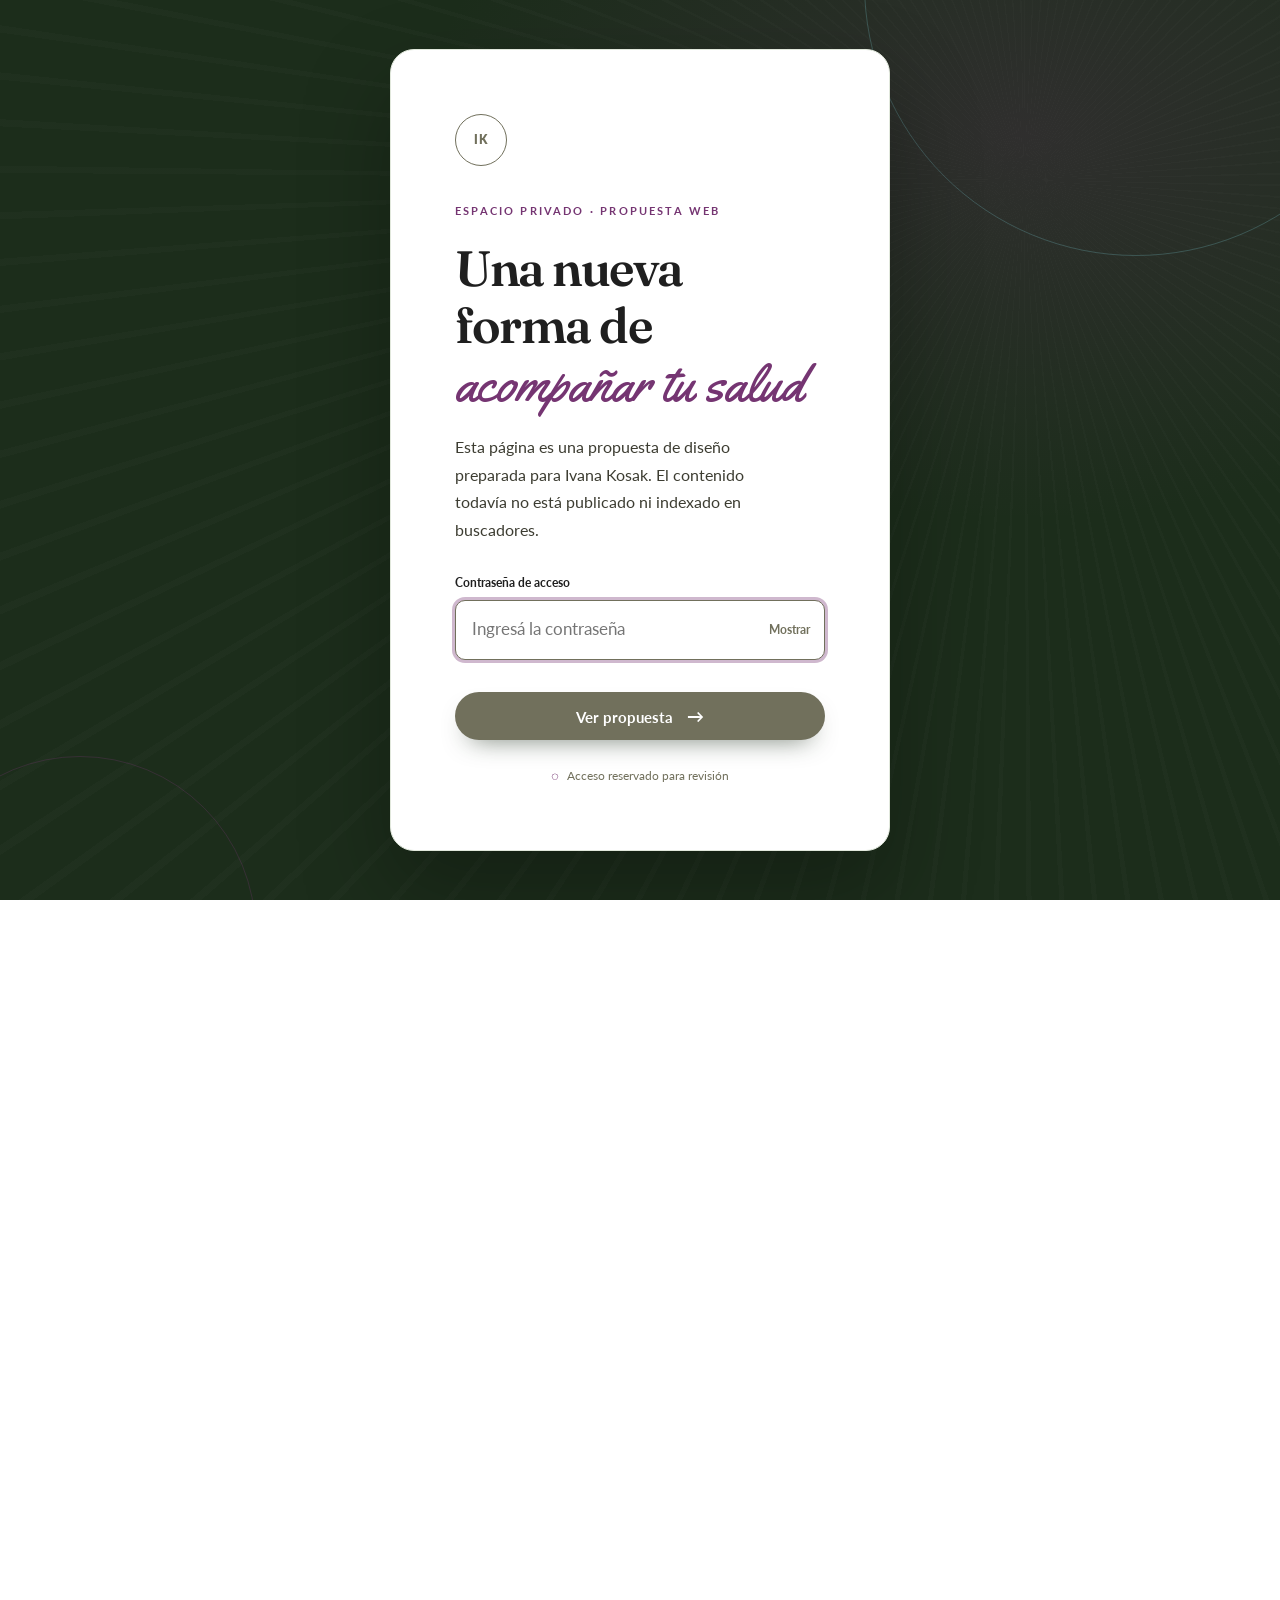
==== commit 78698a0b: "cambio de paleta de colores" ====
--- a/index.html
+++ b/index.html
@@ -3,11 +3,11 @@
 <head>
   <meta charset="UTF-8">
   <meta name="viewport" content="width=device-width, initial-scale=1.0">
-  <title>Dra. Ivana Kosak · Medicina Integral &amp; Hongos Medicinales — General Roca, Río Negro</title>
+  <title>Ivana Kosak · Medicina Integral &amp; Hongos Medicinales — General Roca, Río Negro</title>
   <meta name="description" content="Ivana Kosak, médica (UBA) especialista en medicina integrativa. Cannabis medicinal, hongos medicinales, manejo del estrés y hábitos saludables. Consultas presenciales, online y a domicilio en General Roca, Río Negro.">
   <meta name="robots" content="noindex, nofollow, noarchive, nosnippet">
   <meta name="googlebot" content="noindex, nofollow, noarchive, nosnippet">
-  <meta property="og:title" content="Dra. Ivana Kosak · Medicina Integral">
+  <meta property="og:title" content="Ivana Kosak · Medicina Integral">
   <meta property="og:description" content="Enfoque integral: cuerpo, mente y espíritu. Cannabis medicinal, hongos medicinales y acompañamiento personalizado.">
   <meta property="og:type" content="website">
   <meta property="og:url" content="https://www.ivanakosak.com/">
@@ -49,9 +49,9 @@
     <svg class="hero__anillos" viewBox="0 0 600 600" fill="none" aria-hidden="true">
       <circle cx="280" cy="300" r="270" stroke="#9aa88c" stroke-opacity="0.13" stroke-width="1.5"/>
       <circle cx="280" cy="300" r="214" stroke="#9aa88c" stroke-opacity="0.17" stroke-width="1.5"/>
-      <circle cx="280" cy="300" r="162" stroke="#b2603a" stroke-opacity="0.2" stroke-width="1.5" stroke-dasharray="5 9" />
+      <circle cx="280" cy="300" r="162" stroke="var(--berenjena)" stroke-opacity="0.2" stroke-width="1.5" stroke-dasharray="5 9" />
       <circle cx="280" cy="300" r="112" stroke="#9aa88c" stroke-opacity="0.22" stroke-width="1.5"/>
-      <circle cx="280" cy="300" r="66" stroke="#b2603a" stroke-opacity="0.25" stroke-width="1.5"/>
+      <circle cx="280" cy="300" r="66" stroke="var(--berenjena)" stroke-opacity="0.25" stroke-width="1.5"/>
     </svg>
     <div class="wrap hero__inner">
       <div class="hero__texto">
@@ -59,7 +59,7 @@
         <h1 class="hero__saludo">Salud que abarca<br>
           <span class="acento">todo tu ser
             <svg viewBox="0 0 300 24" preserveAspectRatio="none" aria-hidden="true">
-              <path d="M4 18 C 60 6, 150 4, 296 12" stroke="#b2603a" stroke-width="6" stroke-linecap="round" fill="none"/>
+              <path d="M4 18 C 60 6, 150 4, 296 12" stroke="var(--berenjena)" stroke-width="6" stroke-linecap="round" fill="none"/>
             </svg>
           </span>
         </h1>
@@ -67,12 +67,12 @@
         <figure class="firma hero__firma" style="font-size:2.1rem">Ivana Kosak</figure>
         <div class="hero__acciones">
           <a class="btn btn--primario" href="turnos.html">Solicitar turno</a>
-          <a class="btn btn--contorno" style="color:var(--carbon); border-color:rgba(38,34,28,.4)" href="tratamientos.html">Conocer tratamientos</a>
+          <a class="btn btn--contorno" style="color:var(--carbon); border-color:rgba(61,61,50,.45)" href="tratamientos.html">Conocer tratamientos</a>
         </div>
         <p class="hero__mini"><strong>General Roca, Río Negro.</strong> Presencial, online o a domicilio.</p>
       </div>
       <div class="hero__figura">
-        <img class="hero__retrato" src="assets/img/retrato.jpg" alt="Retrato de la Dra. Ivana Kosak, médica especialista en medicina integrativa" width="1200" height="1892">
+        <img class="hero__retrato" src="assets/img/retrato.jpg" alt="Retrato de Ivana Kosak, médica especialista en medicina integrativa" width="1200" height="1892">
       </div>
     </div>
   </section>
@@ -143,9 +143,9 @@
     </svg>
     <div class="wrap hongos__inner">
       <div class="hongos__texto">
-        <span class="etiqueta" style="color:var(--arena)">Del bosque a la consulta</span>
-        <h2 class="titulo-seccion">Hongos <span class="firma" style="color:var(--arena)">medicinales</span></h2>
-        <p>Incorporo los <strong style="color:var(--arena)">hongos adaptógenos</strong> como herramientas terapéuticas dentro de la medicina integrativa, siempre junto al rigor científico que da mi formación clínica.</p>
+        <span class="etiqueta" style="color:var(--verde-salvia-claro)">Del bosque a la consulta</span>
+        <h2 class="titulo-seccion">Hongos <span class="firma" style="color:var(--verde-salvia-claro)">medicinales</span></h2>
+        <p>Incorporo los <strong style="color:var(--verde-salvia-claro)">hongos adaptógenos</strong> como herramientas terapéuticas dentro de la medicina integrativa, siempre junto al rigor científico que da mi formación clínica.</p>
         <ul class="hongos__lista">
           <li><svg viewBox="0 0 24 24" fill="none" stroke="currentColor" stroke-width="2.6" stroke-linecap="round" stroke-linejoin="round"><path d="M20 6 9 17l-5-5"/></svg>Reishi, cola de pavo, cordyceps y melena de león en fórmulas individuales</li>
           <li><svg viewBox="0 0 24 24" fill="none" stroke="currentColor" stroke-width="2.6" stroke-linecap="round" stroke-linejoin="round"><path d="M20 6 9 17l-5-5"/></svg>Apoyo en el manejo del estrés, la vitalidad y el equilibrio del sistema inmunológico</li>
@@ -175,14 +175,14 @@
   <!-- QUIÉN SOY -->
   <section class="seccion quien" id="quien">
     <svg class="quien__anillos" viewBox="0 0 600 600" fill="none" aria-hidden="true">
-      <circle cx="300" cy="300" r="280" stroke="#b2603a" stroke-opacity=".18" stroke-width="1.6"/>
+      <circle cx="300" cy="300" r="280" stroke="var(--berenjena)" stroke-opacity=".18" stroke-width="1.6"/>
       <circle cx="300" cy="300" r="222" stroke="#9aa88c" stroke-opacity=".14" stroke-width="1.6"/>
       <circle cx="300" cy="300" r="168" stroke="#9aa88c" stroke-opacity=".13" stroke-width="1.6" stroke-dasharray="5 9"/>
-      <circle cx="300" cy="300" r="118" stroke="#b2603a" stroke-opacity=".2" stroke-width="1.6"/>
+      <circle cx="300" cy="300" r="118" stroke="var(--berenjena)" stroke-opacity=".2" stroke-width="1.6"/>
     </svg>
     <div class="wrap quien__grid">
       <div class="quien__blob">
-        <img class="quien__retrato" src="assets/img/retrato.jpg" alt="Dra. Ivana Kosak sonriendo en su consultorio" width="1200" height="1892">
+        <img class="quien__retrato" src="assets/img/retrato.jpg" alt="Ivana Kosak sonriendo en su consultorio" width="1200" height="1892">
         <figure class="firma quien__firma">¿Quién soy?</figure>
       </div>
       <div class="quien__texto">
@@ -256,9 +256,9 @@
   <section class="cursos">
     <svg class="cursos__anillos" viewBox="0 0 600 600" fill="none" aria-hidden="true">
       <circle cx="300" cy="300" r="280" stroke="#9aa88c" stroke-opacity=".15" stroke-width="1.5"/>
-      <circle cx="300" cy="300" r="215" stroke="#b2603a" stroke-opacity=".18" stroke-width="1.5" stroke-dasharray="4 10"/>
+      <circle cx="300" cy="300" r="215" stroke="var(--berenjena)" stroke-opacity=".18" stroke-width="1.5" stroke-dasharray="4 10"/>
       <circle cx="300" cy="300" r="155" stroke="#9aa88c" stroke-opacity=".13" stroke-width="1.5"/>
-      <circle cx="300" cy="300" r="100" stroke="#b2603a" stroke-opacity=".2" stroke-width="1.5"/>
+      <circle cx="300" cy="300" r="100" stroke="var(--berenjena)" stroke-opacity=".2" stroke-width="1.5"/>
     </svg>
     <div class="wrap cursos__inner">
       <span class="etiqueta" style="justify-content:center">Cursos &amp; charlas</span>
@@ -293,7 +293,7 @@
         <span class="logo__tag">Medicina integrativa</span>
       </a>
       <p>Medicina integrativa con evidencia, calidez y respeto por la historia única de cada consultante.</p>
-      <figure class="firma-footer">Ivana Kosak</figure>
+      <figure class="firma-footer">Dra. Ivana Kosak</figure>
     </div>
     <nav aria-label="Secciones del sitio">
       <h4>Navegación</h4>
--- a/assets/css/styles.css
+++ b/assets/css/styles.css
@@ -1,43 +1,43 @@
 /* ============================================
-   Dra. Ivana Kosak — Medicina Integral
+   Ivana Kosak — Medicina Integral
    Identidad: Clínica Orgánica
-   Paleta: hueso · piedra · carbón · musgo · terracota · ámbar
+   Paleta: blanco · verde salvia · rosa empolvado · carbón · oliva
+   Acentos: berenjena · vino · verde salvia
    Tipografías: Fraunces (display) · Lato (cuerpo) · Yellowtail (firma)
    ============================================ */
 
 :root {
   /* fondos */
-  --hueso: #f6f3ed;
-  --hueso-2: #efeae0;
-  --piedra: #e7e0d3;
-  --crema: #fbf9f4;
+  --hueso: #ffffff;
+  --hueso-2: #f1f4ed;
+  --piedra: #e3d0d8;
+  --crema: #ffffff;
   --blanco: #ffffff;
 
   /* tinta */
-  --carbon: #26221c;
-  --gris: #5b5449;
-  --gris-suave: #8a8175;
+  --carbon: #1f1f1f;
+  --gris: #3d3d32;
+  --gris-suave: #71705c;
 
   /* marca */
-  --musgo: #5f6f55;
-  --musgo-osc: #43513a;
-  --oliva: #3c4736;
+  --musgo: #71705c;
+  --musgo-osc: #1c2d1b;
+  --oliva: #1c2d1b;
+  --verde-salvia-claro: #c4d4b8;
 
   /* acentos naturales */
-  --terracota: #b2603a;
-  --oxido: #a34a2e;
-  --ambar: #c28a3b;
-  --arena: #d8c3a5;
+  --berenjena: #753572;
+  --vino: #3b120b;
 
   /* bordes / sombras */
-  --borde: #e0d8c9;
-  --borde-fuerte: #d3c9b6;
+  --borde: #e1e8dc;
+  --borde-fuerte: #c8d5c0;
   --radius-lg: 20px;
   --radius-md: 12px;
   --radius-sm: 8px;
-  --shadow-card: 0 18px 40px -28px rgba(38, 34, 28, 0.35);
-  --shadow-soft: 0 8px 24px -18px rgba(38, 34, 28, 0.22);
-  --focus-ring: 0 0 0 3px rgba(178, 96, 58, 0.35);
+  --shadow-card: 0 18px 40px -28px rgba(31, 31, 31, 0.35);
+  --shadow-soft: 0 8px 24px -18px rgba(31, 31, 31, 0.22);
+  --focus-ring: 0 0 0 3px rgba(117, 53, 114, 0.35);
   --ease-out: cubic-bezier(0.22, 1, 0.36, 1);
 
   /* fuentes */
@@ -65,15 +65,13 @@
    ============================================ */
 .pattern-gills {
   background:
-    repeating-conic-gradient(from 0deg at 50% 50%, rgba(38, 34, 28, 0.03) 0deg 0.5deg, transparent 0.5deg 2.4deg);
+    repeating-conic-gradient(from 0deg at 50% 50%, rgba(31, 31, 31, 0.03) 0deg 0.5deg, transparent 0.5deg 2.4deg);
 }
 .pattern-rings {
   background:
-    repeating-radial-gradient(circle at 50% 50%, rgba(178, 96, 58, 0.07) 0 2px, transparent 2px 30px);
-}
-.grain {
-  position: relative;
-}
+    repeating-radial-gradient(circle at 50% 50%, rgba(117, 53, 114, 0.07) 0 2px, transparent 2px 30px);
+}
+.grain { position: relative; }
 .grain::after {
   content: "";
   position: absolute;
@@ -104,7 +102,7 @@
   font-family: var(--font-firma);
   font-weight: 400;
   font-size: 1.3em;
-  color: var(--terracota);
+  color: var(--berenjena);
 }
 
 .etiqueta {
@@ -116,12 +114,12 @@
   font-weight: 700;
   letter-spacing: 0.18em;
   text-transform: uppercase;
-  color: var(--oxido);
+  color: var(--berenjena);
 }
 .etiqueta::before {
   content: "";
   width: 30px; height: 1.5px;
-  background: var(--terracota);
+  background: var(--berenjena);
   border-radius: 2px;
 }
 
@@ -145,9 +143,9 @@
 
 .btn--primario {
   background: var(--musgo);
-  box-shadow: 0 12px 26px -14px rgba(67, 81, 58, 0.7);
-}
-.btn--primario:hover { transform: translateY(-2px); background: var(--musgo-osc); box-shadow: 0 16px 30px -14px rgba(67, 81, 58, 0.8); }
+  box-shadow: 0 12px 26px -14px rgba(28, 45, 27, 0.7);
+}
+.btn--primario:hover { transform: translateY(-2px); background: var(--musgo-osc); box-shadow: 0 16px 30px -14px rgba(28, 45, 27, 0.8); }
 
 .btn--claro {
   background: var(--blanco);
@@ -167,7 +165,7 @@
   background: var(--carbon);
   color: var(--blanco);
 }
-.btn--oscuro:hover { transform: translateY(-2px); background: #332d25; }
+.btn--oscuro:hover { transform: translateY(-2px); background: var(--vino); }
 
 .btn--whatsapp {
   display: inline-flex;
@@ -177,7 +175,7 @@
   background: var(--musgo-osc);
   color: var(--blanco);
 }
-.btn--whatsapp:hover { transform: translateY(-2px); background: #37422f; }
+.btn--whatsapp:hover { transform: translateY(-2px); background: var(--musgo-osc); }
 .btn--whatsapp svg { width: 1.15em; height: 1.15em; flex: none; }
 
 /* ============================================
@@ -195,8 +193,8 @@
   overflow: hidden;
   padding: 2rem 1.25rem;
   background:
-    radial-gradient(1100px 700px at 80% 15%, rgba(178, 96, 58, 0.22), transparent 55%),
-    radial-gradient(900px 700px at 8% 90%, rgba(67, 81, 58, 0.35), transparent 55%),
+    radial-gradient(1100px 700px at 80% 15%, rgba(117, 53, 114, 0.22), transparent 55%),
+    radial-gradient(900px 700px at 8% 90%, rgba(28, 45, 27, 0.35), transparent 55%),
     var(--oliva);
 }
 .access-gate::before {
@@ -206,9 +204,9 @@
   opacity: 0.4;
   background: repeating-conic-gradient(from 0deg at 80% 20%, rgba(255, 255, 255, 0.04) 0deg 0.4deg, transparent 0.4deg 2.6deg);
 }
-.access-gate__orb { position: absolute; border: 1px solid rgba(216, 195, 165, 0.25); border-radius: 50%; animation: access-float 11s ease-in-out infinite; }
+.access-gate__orb { position: absolute; border: 1px solid rgba(115, 190, 197, 0.28); border-radius: 50%; animation: access-float 11s ease-in-out infinite; }
 .access-gate__orb--one { width: 34rem; height: 34rem; top: -18rem; right: -8rem; }
-.access-gate__orb--two { width: 22rem; height: 22rem; bottom: -13rem; left: -6rem; border-color: rgba(178, 96, 58, 0.3); animation-delay: -4s; }
+.access-gate__orb--two { width: 22rem; height: 22rem; bottom: -13rem; left: -6rem; border-color: rgba(117, 53, 114, 0.3); animation-delay: -4s; }
 .access-card {
   position: relative;
   width: min(100%, 500px);
@@ -230,9 +228,9 @@
   font: 800 0.72rem/1 var(--font-body);
   letter-spacing: 0.08em;
 }
-.access-card__eyebrow { color: var(--oxido); font: 700 0.68rem/1.4 var(--font-body); letter-spacing: 0.2em; text-transform: uppercase; }
+.access-card__eyebrow { color: var(--berenjena); font: 700 0.68rem/1.4 var(--font-body); letter-spacing: 0.2em; text-transform: uppercase; }
 .access-card h1 { margin-top: 1rem; font-size: clamp(2rem, 5vw, 3.1rem); letter-spacing: -0.03em; font-weight: 600; }
-.access-card h1 em { color: var(--terracota); font-family: var(--font-firma); font-weight: 400; font-style: normal; letter-spacing: 0; font-size: 1.05em; }
+.access-card h1 em { color: var(--berenjena); font-family: var(--font-firma); font-weight: 400; font-style: normal; letter-spacing: 0; font-size: 1.05em; }
 .access-card__intro { max-width: 38ch; margin-top: 1.3rem; color: var(--gris); font-size: 0.98rem; line-height: 1.75; }
 .access-form { margin-top: 2rem; }
 .access-form label { display: block; margin-bottom: 0.55rem; color: var(--carbon); font: 700 0.78rem/1.2 var(--font-body); }
@@ -244,7 +242,7 @@
 .access-form__submit { width: 100%; margin-top: 0.25rem; text-align: center; }
 .access-form__submit span { margin-left: 0.6rem; font-size: 1.15em; }
 .access-card__note { margin-top: 1.6rem; color: var(--gris-suave); font-size: 0.75rem; text-align: center; }
-.access-card__note span { color: var(--terracota); margin-right: 0.3rem; }
+.access-card__note span { color: var(--berenjena); margin-right: 0.3rem; }
 @keyframes access-enter { from { opacity: 0; transform: translateY(18px) scale(0.98); } to { opacity: 1; transform: none; } }
 @keyframes access-float { 50% { transform: translate(18px, 12px) rotate(8deg); } }
 @keyframes access-shake { 20%, 60% { transform: translateX(-7px); } 40%, 80% { transform: translateX(7px); } }
@@ -258,7 +256,7 @@
   position: sticky;
   top: 0;
   z-index: 100;
-  background: rgba(246, 243, 237, 0.86);
+  background: rgba(255, 255, 255, 0.86);
   backdrop-filter: blur(14px);
   -webkit-backdrop-filter: blur(14px);
   border-bottom: 1px solid var(--borde);
@@ -280,7 +278,7 @@
 .logo__tag {
   font-family: var(--font-firma);
   font-size: 0.95rem;
-  color: var(--terracota);
+  color: var(--berenjena);
   margin-top: -1px;
 }
 .nav { display: flex; align-items: center; gap: 1.3rem; margin-left: auto; }
@@ -302,7 +300,7 @@
   left: 0; bottom: 0;
   height: 1.5px; width: 100%;
   border-radius: 2px;
-  background: var(--terracota);
+  background: var(--berenjena);
   transform: scaleX(0);
   transform-origin: left;
   transition: transform 0.3s var(--ease-out);
@@ -393,14 +391,14 @@
   align-items: center;
   overflow: hidden;
   background:
-    radial-gradient(1200px 700px at 88% 12%, rgba(216, 195, 165, 0.35), transparent 60%),
+    radial-gradient(1200px 700px at 88% 12%, rgba(227, 208, 216, 0.35), transparent 60%),
     linear-gradient(160deg, var(--hueso) 0%, var(--hueso-2) 100%);
 }
 .hero::before {
   content: "";
   position: absolute;
   inset: 0;
-  background: repeating-conic-gradient(from 0deg at 88% 20%, rgba(38, 34, 28, 0.025) 0deg 0.4deg, transparent 0.4deg 3deg);
+  background: repeating-conic-gradient(from 0deg at 88% 20%, rgba(31, 31, 31, 0.025) 0deg 0.4deg, transparent 0.4deg 3deg);
   pointer-events: none;
 }
 .hero__anillos {
@@ -428,7 +426,7 @@
   margin-top: 1rem;
   letter-spacing: -0.02em;
 }
-.hero__saludo .acento { color: var(--terracota); font-style: italic; position: relative; white-space: nowrap; }
+.hero__saludo .acento { color: var(--berenjena); font-style: italic; position: relative; white-space: nowrap; }
 .hero__saludo .acento svg { position: absolute; left: 0; bottom: -0.14em; width: 100%; height: 0.22em; }
 .hero__sub {
   font-size: clamp(1rem, 1.8vw, 1.15rem);
@@ -446,14 +444,14 @@
   position: absolute;
   inset: 4% -6% 0;
   border-radius: 200px 200px 40px 40px;
-  background: linear-gradient(160deg, var(--arena), var(--piedra));
-  box-shadow: 0 40px 70px -40px rgba(38, 34, 28, 0.5);
+  background: linear-gradient(160deg, var(--verde-salvia-claro), var(--piedra));
+  box-shadow: 0 40px 70px -40px rgba(31, 31, 31, 0.5);
 }
 .hero__figura::after {
   content: "";
   position: absolute;
   inset: -3% -9% -4%;
-  border: 1px solid rgba(178, 96, 58, 0.3);
+  border: 1px solid rgba(117, 53, 114, 0.3);
   border-radius: 220px 220px 46px 46px;
   pointer-events: none;
 }
@@ -479,7 +477,7 @@
    ============================================ */
 .franja {
   background: var(--oliva);
-  color: rgba(251, 249, 244, 0.85);
+  color: rgba(255, 255, 255, 0.85);
   padding: 1.2rem 0;
 }
 .franja__inner {
@@ -493,7 +491,7 @@
   text-transform: uppercase;
 }
 .franja__item { display: flex; align-items: center; gap: 0.55em; }
-.franja__item svg { width: 14px; height: 14px; flex: none; color: var(--arena); }
+.franja__item svg { width: 14px; height: 14px; flex: none; color: var(--verde-salvia-claro); }
 
 /* ============================================
    SECCIONES
@@ -535,7 +533,7 @@
   display: grid; place-items: center;
   border-radius: var(--radius-sm);
   background: var(--hueso-2);
-  color: var(--terracota);
+  color: var(--berenjena);
 }
 .punto__icono svg { width: 21px; height: 21px; }
 .punto h3 { font-family: var(--font-body); font-size: 1.02rem; font-weight: 700; color: var(--carbon); margin-bottom: 0.2rem; }
@@ -549,7 +547,7 @@
   padding: 0;
 }
 .factor-list > span { display: flex; gap: 0.7em; align-items: center; font-size: 1rem; color: var(--gris); }
-.factor-list svg { width: 16px; height: 16px; flex: none; color: var(--terracota); }
+.factor-list svg { width: 16px; height: 16px; flex: none; color: var(--berenjena); }
 
 @media (max-width: 900px) { .integral__grid { grid-template-columns: 1fr; gap: 2.4rem; } }
 
@@ -559,7 +557,7 @@
   overflow: hidden;
   color: var(--crema);
   background:
-    radial-gradient(900px 500px at 90% 0%, rgba(178, 96, 58, 0.3), transparent 55%),
+    radial-gradient(900px 500px at 90% 0%, rgba(117, 53, 114, 0.3), transparent 55%),
     linear-gradient(150deg, var(--oliva) 0%, var(--musgo-osc) 60%, var(--oliva) 100%);
   padding: 6rem 0;
 }
@@ -567,31 +565,31 @@
   content: "";
   position: absolute;
   inset: 0;
-  background: repeating-radial-gradient(circle at 88% 10%, rgba(251, 249, 244, 0.05) 0 1.5px, transparent 1.5px 24px);
+  background: repeating-radial-gradient(circle at 88% 10%, rgba(255, 255, 255, 0.05) 0 1.5px, transparent 1.5px 24px);
   pointer-events: none;
 }
 .hongos__anillos { position: absolute; width: 150vmin; height: 150vmin; left: -70vmin; top: 50%; transform: translateY(-50%); opacity: 0.35; pointer-events: none; }
 .hongos__inner { position: relative; display: grid; grid-template-columns: 1.1fr 0.9fr; gap: 4rem; align-items: center; }
 .hongos h2 { color: var(--crema); }
-.hongos__texto .etiqueta { color: var(--arena); }
-.hongos__texto .etiqueta::before { background: var(--arena); }
-.hongos__texto p { margin-top: 1.1rem; color: rgba(251, 249, 244, 0.82); }
+.hongos__texto .etiqueta { color: var(--verde-salvia-claro); }
+.hongos__texto .etiqueta::before { background: var(--verde-salvia-claro); }
+.hongos__texto p { margin-top: 1.1rem; color: rgba(255, 255, 255, 0.82); }
 .hongos__lista { margin-top: 1.4rem; display: grid; gap: 0.75rem; list-style: none; }
 .hongos__lista li { display: flex; gap: 0.7em; align-items: baseline; font-size: 1rem; }
-.hongos__lista svg { width: 16px; height: 16px; flex: none; transform: translateY(2px); color: var(--arena); }
+.hongos__lista svg { width: 16px; height: 16px; flex: none; transform: translateY(2px); color: var(--verde-salvia-claro); }
 
 .hongos__tarjetas { display: grid; grid-template-columns: 1fr 1fr; gap: 1rem; }
 .hongo-card {
   border-radius: var(--radius-md);
   padding: 1.5rem 1.3rem;
-  background: rgba(251, 249, 244, 0.07);
-  border: 1px solid rgba(251, 249, 244, 0.16);
+  background: rgba(255, 255, 255, 0.07);
+  border: 1px solid rgba(255, 255, 255, 0.16);
   transition: transform 0.3s var(--ease-out), background 0.3s;
 }
-.hongo-card:hover { transform: translateY(-4px); background: rgba(251, 249, 244, 0.11); }
-.hongo-card__icono { width: 42px; height: 42px; color: var(--arena); margin-bottom: 0.7rem; }
+.hongo-card:hover { transform: translateY(-4px); background: rgba(255, 255, 255, 0.11); }
+.hongo-card__icono { width: 42px; height: 42px; color: var(--verde-salvia-claro); margin-bottom: 0.7rem; }
 .hongo-card h3 { color: var(--crema); font-size: 1.05rem; font-weight: 600; }
-.hongo-card p { font-size: 0.88rem; color: rgba(251, 249, 244, 0.72); margin-top: 0.35rem; }
+.hongo-card p { font-size: 0.88rem; color: rgba(255, 255, 255, 0.72); margin-top: 0.35rem; }
 .hongo-card--ancha { grid-column: 1 / -1; text-align: center; }
 .hongo-card--ancha .hongo-card__icono { margin-inline: auto; }
 .hongos__cta { margin-top: 2rem; }
@@ -618,7 +616,7 @@
   aspect-ratio: 3 / 3.5;
   filter: saturate(0.92);
 }
-.quien__firma { position: relative; text-align: center; margin-top: 0.4rem; font-size: 1.8rem; color: var(--terracota); }
+.quien__firma { position: relative; text-align: center; margin-top: 0.4rem; font-size: 1.8rem; color: var(--berenjena); }
 .quien__texto p { margin-top: 1.05rem; color: var(--gris); }
 .quien__chips { display: flex; flex-wrap: wrap; gap: 0.5rem; margin: 1.5rem 0 1.9rem; }
 .chip {
@@ -652,12 +650,12 @@
 .tarjeta__media { position: relative; overflow: hidden; aspect-ratio: 4 / 3; }
 .tarjeta__media img { width: 100%; height: 100%; object-fit: cover; transition: transform 0.7s var(--ease-out); }
 .tarjeta:hover .tarjeta__media img { transform: scale(1.05); }
-.tarjeta__tinte { position: absolute; inset: 0; background: linear-gradient(150deg, rgba(38, 34, 28, 0.28), rgba(38, 34, 28, 0.05) 75%); }
+.tarjeta__tinte { position: absolute; inset: 0; background: linear-gradient(150deg, rgba(31, 31, 31, 0.28), rgba(31, 31, 31, 0.05) 75%); }
 .tarjeta__categoria {
   position: absolute;
   left: 1rem; top: 1rem;
   z-index: 2;
-  background: rgba(251, 249, 244, 0.94);
+  background: rgba(255, 255, 255, 0.96);
   color: var(--carbon);
   font-size: 0.68rem;
   font-weight: 700;
@@ -674,7 +672,7 @@
   font-weight: 500;
   font-size: 3.4rem;
   line-height: 1;
-  color: rgba(251, 249, 244, 0.9);
+  color: rgba(255, 255, 255, 0.9);
   letter-spacing: -0.03em;
 }
 .tarjeta__cuerpo { padding: 1.6rem 1.6rem 1.7rem; display: flex; flex-direction: column; gap: 0.5rem; flex: 1; }
@@ -684,7 +682,7 @@
   font-size: 0.85rem;
   font-weight: 700;
   letter-spacing: 0.03em;
-  color: var(--terracota);
+  color: var(--berenjena);
   display: inline-flex;
   align-items: center;
   gap: 0.5em;
@@ -707,7 +705,7 @@
   content: "";
   position: absolute;
   inset: 0;
-  background: repeating-conic-gradient(from 0deg at 10% 20%, rgba(38, 34, 28, 0.02) 0deg 0.4deg, transparent 0.4deg 3deg);
+  background: repeating-conic-gradient(from 0deg at 10% 20%, rgba(31, 31, 31, 0.02) 0deg 0.4deg, transparent 0.4deg 3deg);
   pointer-events: none;
 }
 .cursos__anillos { position: absolute; width: 110vmin; height: 110vmin; left: -50vmin; bottom: -55vmin; opacity: 0.4; pointer-events: none; }
@@ -720,7 +718,7 @@
 .ig__inner { display: flex; flex-direction: column; align-items: center; gap: 1.3rem; text-align: center; max-width: 620px; margin-inline: auto; }
 .ig__inner p { color: var(--gris); font-size: 1.02rem; }
 .ig__cuenta { font-weight: 700; color: var(--carbon); text-decoration: none; font-size: 1.05rem; }
-.ig__cuenta:hover { text-decoration: underline var(--terracota); }
+.ig__cuenta:hover { text-decoration: underline var(--berenjena); }
 .foto-ig {
   display: inline-flex;
   align-items: center;
@@ -741,18 +739,18 @@
 /* ============================================
    FOOTER
    ============================================ */
-.footer { background: var(--carbon); color: rgba(251, 249, 244, 0.72); padding: 3.8rem 0 2rem; }
-.footer__grid { display: grid; grid-template-columns: 1.4fr 1fr 1fr; gap: 3rem; padding-bottom: 2.6rem; border-bottom: 1px solid rgba(251, 249, 244, 0.12); }
+.footer { background: var(--carbon); color: rgba(255, 255, 255, 0.72); padding: 3.8rem 0 2rem; }
+.footer__grid { display: grid; grid-template-columns: 1.4fr 1fr 1fr; gap: 3rem; padding-bottom: 2.6rem; border-bottom: 1px solid rgba(255, 255, 255, 0.12); }
 .footer__marca .logo__nombre { color: var(--crema); }
-.footer__marca .logo__tag { color: var(--arena); }
-.footer__marca p { margin-top: 1rem; font-size: 0.92rem; max-width: 34ch; color: rgba(251, 249, 244, 0.6); }
+.footer__marca .logo__tag { color: var(--verde-salvia-claro); }
+.footer__marca p { margin-top: 1rem; font-size: 0.92rem; max-width: 34ch; color: rgba(255, 255, 255, 0.6); }
 .footer h4 { color: var(--crema); font-size: 0.82rem; font-weight: 700; letter-spacing: 0.14em; text-transform: uppercase; margin-bottom: 1.1rem; font-family: var(--font-body); }
 .footer ul { list-style: none; display: grid; gap: 0.55rem; }
-.footer a { color: rgba(251, 249, 244, 0.72); text-decoration: none; font-size: 0.94rem; transition: color 0.2s; }
-.footer a:hover { color: var(--arena); }
-.footer__razon { font-size: 0.85rem; color: rgba(251, 249, 244, 0.5); }
-.footer__base { display: flex; flex-wrap: wrap; gap: 1rem; justify-content: space-between; align-items: center; padding-top: 1.6rem; font-size: 0.78rem; color: rgba(251, 249, 244, 0.45); }
-.firma-footer { font-family: var(--font-firma); font-size: 1.5rem; color: var(--arena); }
+.footer a { color: rgba(255, 255, 255, 0.72); text-decoration: none; font-size: 0.94rem; transition: color 0.2s; }
+.footer a:hover { color: var(--verde-salvia-claro); }
+.footer__razon { font-size: 0.85rem; color: rgba(255, 255, 255, 0.5); }
+.footer__base { display: flex; flex-wrap: wrap; gap: 1rem; justify-content: space-between; align-items: center; padding-top: 1.6rem; font-size: 0.78rem; color: rgba(255, 255, 255, 0.45); }
+.firma-footer { font-family: var(--font-firma); font-size: 1.5rem; color: var(--verde-salvia-claro); }
 @media (max-width: 820px) { .footer__grid { grid-template-columns: 1fr; gap: 2.2rem; } }
 
 /* ============================================
@@ -819,7 +817,7 @@
   background: var(--musgo);
   border-color: var(--musgo);
   color: var(--crema);
-  box-shadow: 0 8px 18px -12px rgba(67, 81, 58, 0.6);
+  box-shadow: 0 8px 18px -12px rgba(28, 45, 27, 0.65);
 }
 .cobertura__opcion input:focus-visible + .cobertura__tarjeta { outline: none; box-shadow: var(--focus-ring); }
 
@@ -884,13 +882,13 @@
   border-radius: var(--radius-lg);
   padding: 1.65rem;
 }
-.directo__eyebrow { color: var(--arena); font-size: 0.7rem; font-weight: 700; letter-spacing: 0.14em; text-transform: uppercase; }
+.directo__eyebrow { color: var(--verde-salvia-claro); font-size: 0.7rem; font-weight: 700; letter-spacing: 0.14em; text-transform: uppercase; }
 .directo h2 { color: var(--crema); font-size: 1.4rem; margin-top: 0.5rem; font-weight: 600; }
-.directo p { color: rgba(251, 249, 244, 0.75); font-size: 0.94rem; margin-top: 0.45rem; }
+.directo p { color: rgba(255, 255, 255, 0.75); font-size: 0.94rem; margin-top: 0.45rem; }
 .directo__acciones { display: flex; flex-wrap: wrap; gap: 0.65rem; margin-top: 1.15rem; }
 .directo__acciones .btn { font-size: 0.82rem; padding: 0.78em 1.1em; }
 
-.reprocann-banner { max-width: 1100px; width: 100%; height: auto; aspect-ratio: 1600 / 419; object-fit: contain; object-position: center; display: block; border-radius: var(--radius-lg); box-shadow: var(--shadow-card); background: #5f6f55; }
+.reprocann-banner { max-width: 1100px; width: 100%; height: auto; aspect-ratio: 1600 / 419; object-fit: contain; object-position: center; display: block; border-radius: var(--radius-lg); box-shadow: var(--shadow-card); background: var(--musgo); }
 .reprocann-banner-wrap { display: flex; justify-content: center; padding-top: 3rem; padding-bottom: 0; }
 
 @media (max-width: 860px) {
@@ -914,12 +912,12 @@
   content: "";
   position: absolute;
   inset: 0;
-  background: repeating-conic-gradient(from 0deg at 15% 20%, rgba(251, 249, 244, 0.04) 0deg 0.4deg, transparent 0.4deg 2.6deg);
+  background: repeating-conic-gradient(from 0deg at 15% 20%, rgba(255, 255, 255, 0.04) 0deg 0.4deg, transparent 0.4deg 2.6deg);
   pointer-events: none;
 }
 .contacto-cta h2 { color: var(--crema); font-size: clamp(1.8rem, 4vw, 2.5rem); font-weight: 600; }
-.contacto-cta .hongo-card__icono { display: inline-grid; margin-bottom: 1rem; color: var(--arena); }
-.contacto-cta p { margin-top: 0.9rem; color: rgba(251, 249, 244, 0.78); max-width: 52ch; margin-inline: auto; }
+.contacto-cta .hongo-card__icono { display: inline-grid; margin-bottom: 1rem; color: var(--verde-salvia-claro); }
+.contacto-cta p { margin-top: 0.9rem; color: rgba(255, 255, 255, 0.78); max-width: 52ch; margin-inline: auto; }
 .contacto-cta__accions { display: flex; flex-wrap: wrap; gap: 0.9rem; justify-content: center; margin-top: 2.2rem; }
 
 /* ============================================
@@ -930,14 +928,14 @@
   overflow: hidden;
   padding: 6rem 0 4.5rem;
   background:
-    radial-gradient(1000px 500px at 80% 0%, rgba(216, 195, 165, 0.4), transparent 60%),
+    radial-gradient(1000px 500px at 80% 0%, rgba(227, 208, 216, 0.4), transparent 60%),
     var(--hueso);
 }
 .hero-interno::before {
   content: "";
   position: absolute;
   inset: 0;
-  background: repeating-conic-gradient(from 0deg at 80% 15%, rgba(38, 34, 28, 0.02) 0deg 0.4deg, transparent 0.4deg 3deg);
+  background: repeating-conic-gradient(from 0deg at 80% 15%, rgba(31, 31, 31, 0.02) 0deg 0.4deg, transparent 0.4deg 3deg);
   pointer-events: none;
 }
 .hero-interno__anillos { position: absolute; width: 120vmin; height: 120vmin; right: -60vmin; top: 50%; transform: translateY(-50%); opacity: 0.5; pointer-events: none; }
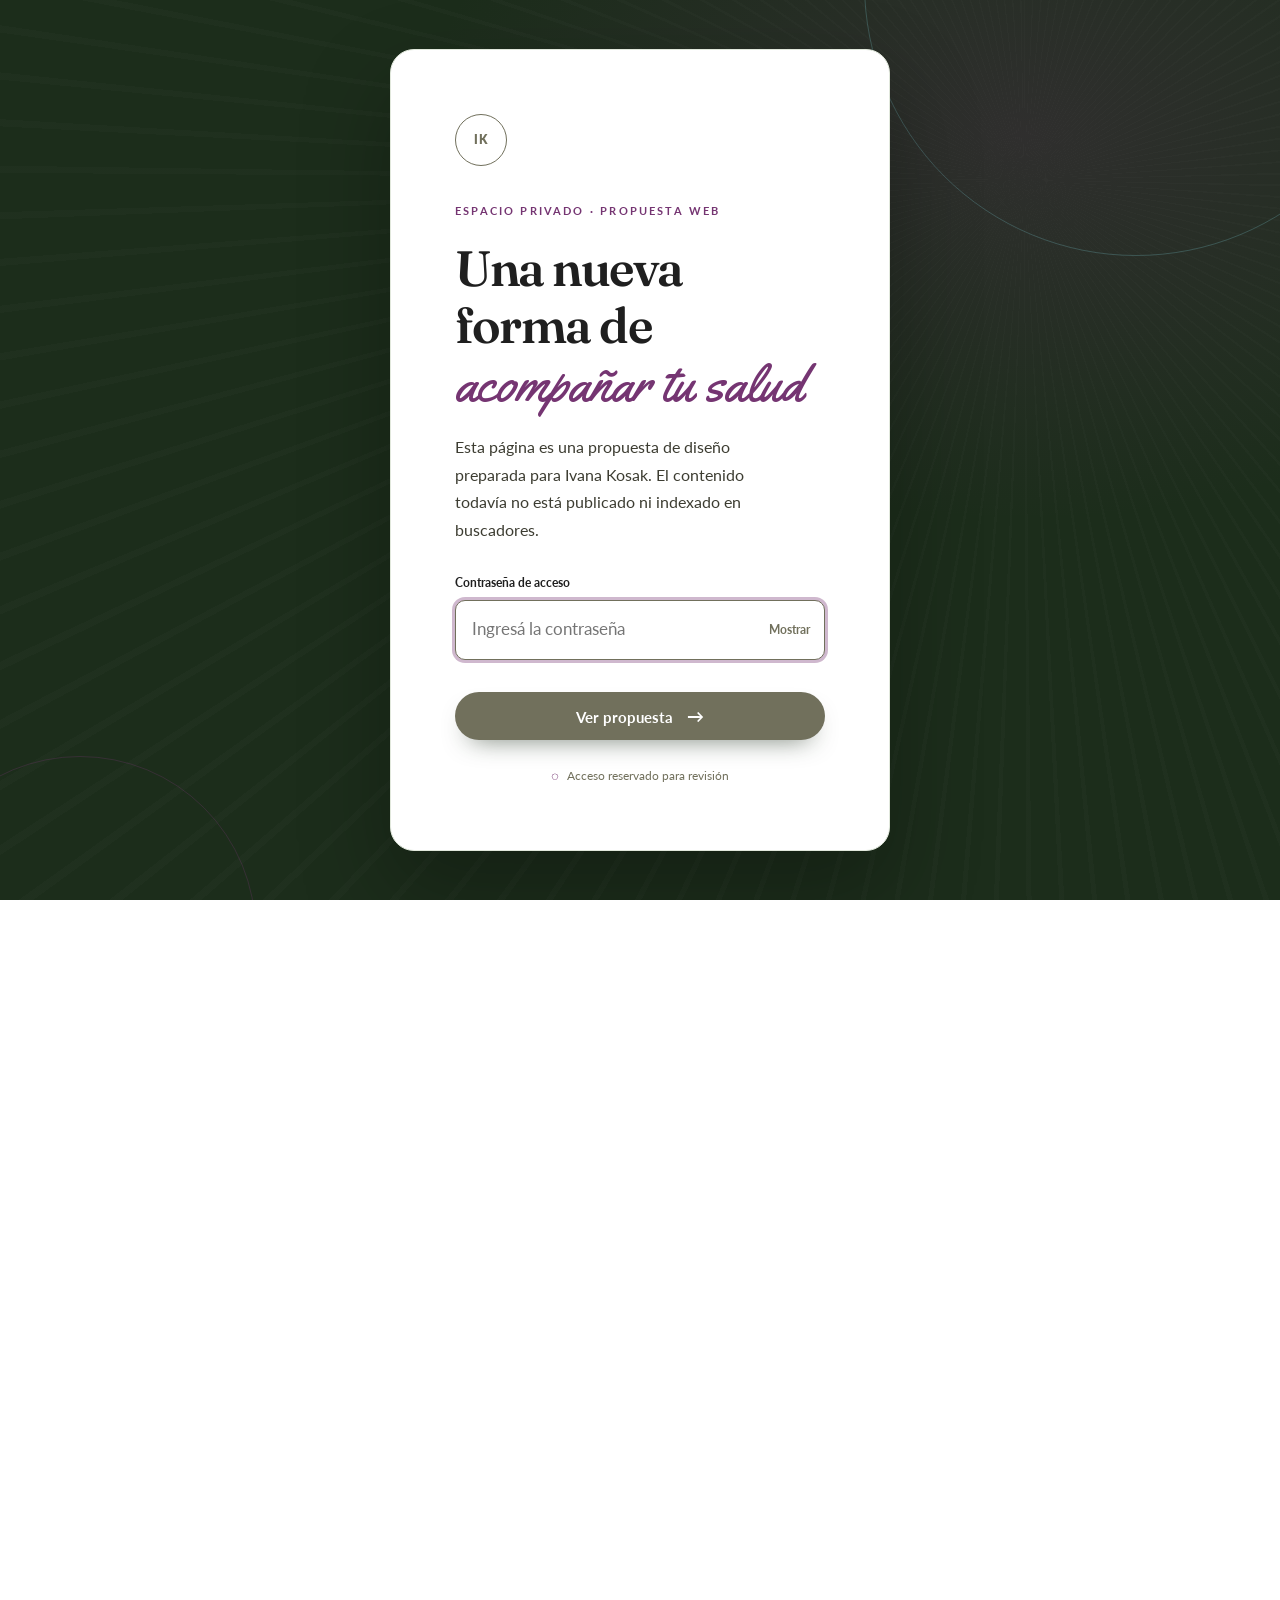
==== commit eb5889a6: "Actualiza textos y contenido del sitio" ====
--- a/index.html
+++ b/index.html
@@ -4,11 +4,11 @@
   <meta charset="UTF-8">
   <meta name="viewport" content="width=device-width, initial-scale=1.0">
   <title>Ivana Kosak · Medicina Integral &amp; Hongos Medicinales — General Roca, Río Negro</title>
-  <meta name="description" content="Ivana Kosak, médica (UBA) especialista en medicina integrativa. Cannabis medicinal, hongos medicinales, manejo del estrés y hábitos saludables. Consultas presenciales, online y a domicilio en General Roca, Río Negro.">
+        <meta name="description" content="Atención presencial en General Roca, Río Negro, y consultas virtuales en todo el país. Tratamientos personalizados con una mirada integral e interdisciplinaria.">
   <meta name="robots" content="noindex, nofollow, noarchive, nosnippet">
   <meta name="googlebot" content="noindex, nofollow, noarchive, nosnippet">
   <meta property="og:title" content="Ivana Kosak · Medicina Integral">
-  <meta property="og:description" content="Enfoque integral: cuerpo, mente y espíritu. Cannabis medicinal, hongos medicinales y acompañamiento personalizado.">
+  <meta property="og:description" content="Una mirada integral e interdisciplinaria para comprender cada contexto y construir tratamientos personalizados que mejoren la salud, la autonomía y la calidad de vida.">
   <meta property="og:type" content="website">
   <meta property="og:url" content="https://www.ivanakosak.com/">
   <meta property="og:image" content="https://www.ivanakosak.com/assets/img/bg-quiensoy.jpg">
@@ -63,13 +63,26 @@
             </svg>
           </span>
         </h1>
-        <p class="hero__sub">Un <strong>enfoque integral</strong> que combina el rigor de la medicina con <strong>medicinas naturales</strong> —<strong>cannabis medicinal</strong> y <strong>hongos medicinales</strong>— y hábitos que se sostienen en el tiempo.</p>
-        <figure class="firma hero__firma" style="font-size:2.1rem">Ivana Kosak</figure>
+        <h2 class="hero__pregunta">¿Cuál es mi abordaje?</h2>
+        <div class="hero__sub">
+          <p>Mi objetivo es trabajar con cada consultante a raíz de sus síntomas. A través de una <strong>mirada integral</strong> y un <strong>trabajo interdisciplinario</strong> con otros profesionales, busco comprender su contexto, sus hábitos y los diferentes factores que pueden estar influyendo en su salud.</p>
+          <p>Busco construir tratamientos que tengan sentido para esa persona y que contribuyan a mejorar su salud, autonomía y calidad de vida.</p>
+          <p>Integro las herramientas de la <strong>medicina convencional</strong> con estrategias de prevención, alimentación y hábitos saludables, así como con <strong>terapéuticas complementarias</strong> en las que me he formado, como el cannabis medicinal, los hongos terapéuticos y la suplementación.</p>
+        </div>
+        <p class="hero__resumen">Trabajo con cada consultante desde una mirada integral e interdisciplinaria. Combino medicina convencional, hábitos saludables y terapéuticas complementarias para construir un tratamiento acorde a su historia y necesidades.</p>
+        <details class="hero__detalle-movil">
+          <summary>Leer más sobre mi abordaje</summary>
+          <div class="hero__detalle-contenido">
+            <p>Mi objetivo es trabajar con cada consultante a raíz de sus síntomas. A través de una <strong>mirada integral</strong> y un <strong>trabajo interdisciplinario</strong> con otros profesionales, busco comprender su contexto, sus hábitos y los diferentes factores que pueden estar influyendo en su salud.</p>
+            <p>Busco construir tratamientos que tengan sentido para esa persona y que contribuyan a mejorar su salud, autonomía y calidad de vida.</p>
+            <p>Integro las herramientas de la <strong>medicina convencional</strong> con estrategias de prevención, alimentación y hábitos saludables, así como con <strong>terapéuticas complementarias</strong> en las que me he formado, como el cannabis medicinal, los hongos terapéuticos y la suplementación.</p>
+          </div>
+        </details>
+        <figure class="firma hero__firma">Ivana Kosak</figure>
         <div class="hero__acciones">
           <a class="btn btn--primario" href="turnos.html">Solicitar turno</a>
-          <a class="btn btn--contorno" style="color:var(--carbon); border-color:rgba(61,61,50,.45)" href="tratamientos.html">Conocer tratamientos</a>
-        </div>
-        <p class="hero__mini"><strong>General Roca, Río Negro.</strong> Presencial, online o a domicilio.</p>
+        </div>
+        <p class="hero__mini">Atención presencial en Río Negro y virtual en todo el país.</p>
       </div>
       <div class="hero__figura">
         <img class="hero__retrato" src="assets/img/retrato.jpg" alt="Retrato de Ivana Kosak, médica especialista en medicina integrativa" width="1200" height="1892">
@@ -82,7 +95,7 @@
     <div class="wrap franja__inner">
       <span class="franja__item"><svg viewBox="0 0 24 24" fill="none" stroke="currentColor" stroke-width="2.4" stroke-linecap="round" stroke-linejoin="round"><path d="M20 6 9 17l-5-5"/></svg>Médica UBA</span>
       <span class="franja__item"><svg viewBox="0 0 24 24" fill="none" stroke="currentColor" stroke-width="2.4" stroke-linecap="round" stroke-linejoin="round"><path d="M20 6 9 17l-5-5"/></svg>Posgrado Medicina Integrativa</span>
-      <span class="franja__item"><svg viewBox="0 0 24 24" fill="none" stroke="currentColor" stroke-width="2.4" stroke-linecap="round" stroke-linejoin="round"><path d="M20 6 9 17l-5-5"/></svg>Endocannabinología AMA</span>
+      <span class="franja__item"><svg viewBox="0 0 24 24" fill="none" stroke="currentColor" stroke-width="2.4" stroke-linecap="round" stroke-linejoin="round"><path d="M20 6 9 17l-5-5"/></svg>Posgr. Endocannabinología AMA</span>
       <span class="franja__item"><svg viewBox="0 0 24 24" fill="none" stroke="currentColor" stroke-width="2.4" stroke-linecap="round" stroke-linejoin="round"><path d="M20 6 9 17l-5-5"/></svg>Hongos medicinales</span>
       <span class="franja__item"><svg viewBox="0 0 24 24" fill="none" stroke="currentColor" stroke-width="2.4" stroke-linecap="round" stroke-linejoin="round"><path d="M20 6 9 17l-5-5"/></svg>REPROCANN</span>
     </div>
@@ -92,41 +105,36 @@
   <section class="seccion seccion--crema2" id="medicina">
     <div class="wrap integral__grid">
       <div class="integral__col">
-        <span class="etiqueta">Mi enfoque</span>
+        <span class="etiqueta">¿Qué hacemos en el consultorio?</span>
         <h2 class="titulo-seccion">Acompañamiento <span class="firma">integral</span></h2>
-        <p class="integral__intro">Muchas personas asocian la <strong>medicina integrativa</strong> con la medicina alternativa, pero en realidad es un enfoque que <strong>integra la mejor evidencia científica</strong> con una mirada más amplia sobre la salud.</p>
-        <p style="margin-top:1.2rem; color:var(--gris); font-size:1.02rem">Además de buscar un <strong>diagnóstico y un tratamiento adecuados</strong>, nos preguntamos qué factores pueden estar influyendo en la aparición o persistencia de los síntomas.</p>
-        <p class="factor-list" role="list">
-          <span role="listitem"><svg viewBox="0 0 24 24" fill="none" stroke="currentColor" stroke-width="2.4" stroke-linecap="round" stroke-linejoin="round" aria-hidden="true"><path d="M20 6 9 17l-5-5"/></svg>El sueño</span>
-          <span role="listitem"><svg viewBox="0 0 24 24" fill="none" stroke="currentColor" stroke-width="2.4" stroke-linecap="round" stroke-linejoin="round" aria-hidden="true"><path d="M20 6 9 17l-5-5"/></svg>La alimentación</span>
-          <span role="listitem"><svg viewBox="0 0 24 24" fill="none" stroke="currentColor" stroke-width="2.4" stroke-linecap="round" stroke-linejoin="round" aria-hidden="true"><path d="M20 6 9 17l-5-5"/></svg>La actividad física</span>
-          <span role="listitem"><svg viewBox="0 0 24 24" fill="none" stroke="currentColor" stroke-width="2.4" stroke-linecap="round" stroke-linejoin="round" aria-hidden="true"><path d="M20 6 9 17l-5-5"/></svg>El estrés</span>
-          <span role="listitem"><svg viewBox="0 0 24 24" fill="none" stroke="currentColor" stroke-width="2.4" stroke-linecap="round" stroke-linejoin="round" aria-hidden="true"><path d="M20 6 9 17l-5-5"/></svg>Los vínculos</span>
-          <span role="listitem"><svg viewBox="0 0 24 24" fill="none" stroke="currentColor" stroke-width="2.4" stroke-linecap="round" stroke-linejoin="round" aria-hidden="true"><path d="M20 6 9 17l-5-5"/></svg>Otros aspectos de la vida cotidiana</span>
-        </p>
+        <p class="integral__intro">Elaboremos juntos/as un tratamiento personalizado, integral e interdisciplinario para tratar tus síntomas y comprender cuál puede ser la raíz de lo que te sucede.</p>
+        <ul class="integral__pasos">
+          <li>Incorporar hábitos saludables</li>
+          <li>Comprender cuál es la raíz de los síntomas</li>
+          <li>Armar una red con profesionales y con tu red de contención</li>
+          <li>Seguimiento profesional y cercano</li>
+          <li>Medicinas naturales y de calidad</li>
+          <li>Suplementación individualizada</li>
+        </ul>
       </div>
       <div class="integral__col">
         <div class="cards-puntos">
           <article class="punto reveal">
             <div class="punto__icono"><svg viewBox="0 0 24 24" fill="none" stroke="currentColor" stroke-width="2" stroke-linecap="round" stroke-linejoin="round"><path d="M12 3c1.5 2.5 4 4 4 7a4 4 0 0 1-8 0c0-3 2.5-4.5 4-7Z"/><path d="M12 14v7"/></svg></div>
-            <div><h3>Terapias complementarias</h3><p>Integramos enfoques convencionales con medicinas naturales y suplementación, siempre con criterio clínico.</p></div>
+            <div><h3>Atención a distintas edades</h3><p>Acompañamiento a familias, adolescentes, personas adultas y mayores.</p></div>
           </article>
           <article class="punto reveal">
             <div class="punto__icono"><svg viewBox="0 0 24 24" fill="none" stroke="currentColor" stroke-width="2" stroke-linecap="round" stroke-linejoin="round"><path d="M21 12a9 9 0 1 1-9-9"/><path d="M12 8v4l3 2"/><path d="M16 3h5v5"/><path d="M21 3l-6 6"/></svg></div>
-            <div><h3>Hábitos que sostienen</h3><p>Alimentación, sueño y movimiento corporal, cambiando de forma progresiva y realista.</p></div>
+            <div><h3>Atención presencial y virtual</h3><p>Consultas virtuales en todo el país y presenciales en General Roca, Río Negro.</p></div>
           </article>
           <article class="punto reveal">
             <div class="punto__icono"><svg viewBox="0 0 24 24" fill="none" stroke="currentColor" stroke-width="2" stroke-linecap="round" stroke-linejoin="round"><path d="M12 2c-5 0-9 3.4-9 8h18c0-4.6-4-8-9-8Z"/><path d="M9 10v2M12 10v3M15 10v2"/><path d="M9 14c.4 1.4.8 3 .8 4.4h4.4c0-1.4.4-3 .8-4.4"/></svg></div>
-            <div><h3>Manejo del estrés</h3><p>Herramientas para el sistema nervioso y la respuesta al estrés, adaptadas a tu vida.</p></div>
+            <div><h3>EsporaQi</h3><p>Laboratorio de medicinas naturales con más de 10 años de experiencia.</p></div>
           </article>
           <article class="punto reveal">
             <div class="punto__icono"><svg viewBox="0 0 24 24" fill="none" stroke="currentColor" stroke-width="2" stroke-linecap="round" stroke-linejoin="round"><circle cx="9" cy="8" r="3.4"/><circle cx="17" cy="10" r="2.6"/><path d="M3 20c.5-3 2.5-5 6-5s5.5 2 6 5"/><path d="M14.6 15.4c1.8.4 3.4 1.8 4 4.6"/></svg></div>
-            <div><h3>Trabajo en red</h3><p>Interconsulta con otros profesionales de la salud para un mismo eje de tratamiento.</p></div>
+            <div><h3>Asesoramiento a profesionales</h3><p>Trabajo interdisciplinario y acompañamiento para profesionales de la salud.</p></div>
           </article>
-        </div>
-        <div style="background:var(--hueso-2); border-radius:20px; padding:1.8rem; margin-top:1rem">
-          <p style="color:var(--gris); font-size:1.02rem; line-height:1.7">El objetivo <strong>no es reemplazar la medicina</strong>, sino <strong>comprender mejor a la persona</strong> para ofrecer un abordaje más completo y personalizado.</p>
-          <figure class="firma" style="font-size:1.6rem; margin-top:1rem">Ivana Kosak</figure>
         </div>
       </div>
     </div>
@@ -143,37 +151,50 @@
     </svg>
     <div class="wrap hongos__inner">
       <div class="hongos__texto">
-        <span class="etiqueta" style="color:var(--verde-salvia-claro)">Del bosque a la consulta</span>
-        <h2 class="titulo-seccion">Hongos <span class="firma" style="color:var(--verde-salvia-claro)">medicinales</span></h2>
-        <p>Incorporo los <strong style="color:var(--verde-salvia-claro)">hongos adaptógenos</strong> como herramientas terapéuticas dentro de la medicina integrativa, siempre junto al rigor científico que da mi formación clínica.</p>
-        <ul class="hongos__lista">
-          <li><svg viewBox="0 0 24 24" fill="none" stroke="currentColor" stroke-width="2.6" stroke-linecap="round" stroke-linejoin="round"><path d="M20 6 9 17l-5-5"/></svg>Reishi, cola de pavo, cordyceps y melena de león en fórmulas individuales</li>
-          <li><svg viewBox="0 0 24 24" fill="none" stroke="currentColor" stroke-width="2.6" stroke-linecap="round" stroke-linejoin="round"><path d="M20 6 9 17l-5-5"/></svg>Apoyo en el manejo del estrés, la vitalidad y el equilibrio del sistema inmunológico</li>
-          <li><svg viewBox="0 0 24 24" fill="none" stroke="currentColor" stroke-width="2.6" stroke-linecap="round" stroke-linejoin="round"><path d="M20 6 9 17l-5-5"/></svg>Capacitación y charlas para profesionales y pacientes sobre su uso responsable</li>
-        </ul>
+        <span class="etiqueta" style="color:var(--verde-salvia-claro)">Un poco más sobre mí</span>
+        <h2 class="titulo-seccion">Júbilo <span class="firma" style="color:var(--verde-salvia-claro)">ONG</span></h2>
+        <p>Formo parte de una ONG dedicada a promover el acceso seguro de las personas mayores al cannabis medicinal y a los hongos terapéuticos. Buscamos que puedan conocer, disponer y decidir sobre alternativas amables con el cuidado de su bienestar, calidad de vida y autonomía personal.</p>
+        <h3 class="hongos__subtitulo">EsporaQi <span class="firma" style="color:var(--verde-salvia-claro)">Medicinas</span></h3>
+        <p>También formo parte de un laboratorio de medicinas naturales con más de diez años de experiencia. Acompañamos procesos personales con formulaciones de calidad a base de hongos adaptógenos, aceites de cannabis medicinal y otras alternativas naturales.</p>
       </div>
       <div class="hongos__tarjetas">
-        <article class="hongo-card">
-          <svg class="hongo-card__icono" viewBox="0 0 24 24" fill="none" stroke="currentColor" stroke-width="1.8" stroke-linecap="round" stroke-linejoin="round"><path d="M12 2c-5 0-9 3.4-9 8h18c0-4.6-4-8-9-8Z"/><path d="M8 10v2M12 10v3M16 10v2"/><path d="M10 10h4"/><path d="M9 14c.4 1.4.8 3 .8 4.4h4.4c0-1.4.4-3 .8-4.4"/></svg>
-          <h3>Adaptógenos</h3>
-          <p>Apoyo al sistema nervioso y a la respuesta al estrés.</p>
-        </article>
-        <article class="hongo-card">
-          <svg class="hongo-card__icono" viewBox="0 0 24 24" fill="none" stroke="currentColor" stroke-width="1.8" stroke-linecap="round" stroke-linejoin="round"><path d="M11 2v2M5 3v3h14V3"/><circle cx="12" cy="8" r="2.6"/><path d="M12 13v9"/><path d="M16 22c-1-3-2-4.5-4-4.5S9 19 8 22"/></svg>
-          <h3>Fórmulas individuales</h3>
-          <p>Combinaciones pensadas para cada caso, con seguimiento y ajuste en el tiempo.</p>
-        </article>
-        <article class="hongo-card hongo-card--ancha">
-          <svg class="hongo-card__icono" viewBox="0 0 24 24" fill="none" stroke="currentColor" stroke-width="1.8" stroke-linecap="round" stroke-linejoin="round"><path d="M4 12c2.5-4 6-6 8-6s5.5 2 8 6c-2.5 4-6 6-8 6s-5.5-2-8-6Z"/><circle cx="12" cy="12" r="2.2"/><path d="M2 12c1 .8 2-.8 3 0 1.8.8 2.2-.8 3 0"/></svg>
-          <h3>Educación &amp; comunidad</h3>
-          <p>Charlas, cursos y contenidos para usar estas medicinas con respeto, respaldo y criterio clínico.</p>
-        </article>
-      </div>
-    </div>
-  </section>
-
-  <!-- QUIÉN SOY -->
-  <section class="seccion quien" id="quien">
+        <div class="marca-card">
+          <div class="marca-card__header">
+            <div>
+              <span class="marca-card__kicker">Asociación civil</span>
+              <h3 class="marca-card__nombre marca-card__nombre--jubilo"><img src="assets/img/jubilo-logo-transparente.png" alt="Júbilo" width="836" height="307" loading="lazy"></h3>
+            </div>
+            <span class="marca-card__distintivo">ONG</span>
+          </div>
+          <div class="marca-card__links">
+            <a class="marca-card__link" href="https://jubilo.ar/" target="_blank" rel="noopener noreferrer" aria-label="Visitar el sitio web de Júbilo">
+              <span>Sitio web</span><span>jubilo.ar <span aria-hidden="true">↗</span></span>
+            </a>
+            <a class="marca-card__link" href="https://www.instagram.com/jubilo.ong/" target="_blank" rel="noopener noreferrer" aria-label="Visitar el Instagram de Júbilo">
+              <span>Instagram</span><span>@jubilo.ong <span aria-hidden="true">↗</span></span>
+            </a>
+          </div>
+        </div>
+        <div class="marca-card">
+          <div class="marca-card__header marca-card__header--esporaqi">
+            <img class="marca-card__logo" src="assets/img/esporaqi-logo.png" alt="" aria-hidden="true" width="233" height="216" loading="lazy">
+            <div>
+              <span class="marca-card__kicker">Medicinas naturales</span>
+              <h3 class="marca-card__nombre">EsporaQi</h3>
+            </div>
+          </div>
+          <div class="marca-card__links">
+            <a class="marca-card__link" href="https://www.instagram.com/esporaqi/" target="_blank" rel="noopener noreferrer" aria-label="Visitar el Instagram de EsporaQi">
+              <span>Instagram</span><span>@esporaqi <span aria-hidden="true">↗</span></span>
+            </a>
+          </div>
+        </div>
+      </div>
+    </div>
+  </section>
+
+  <!-- HACIA LA COMUNIDAD -->
+  <section class="seccion quien" id="capacitaciones">
     <svg class="quien__anillos" viewBox="0 0 600 600" fill="none" aria-hidden="true">
       <circle cx="300" cy="300" r="280" stroke="var(--berenjena)" stroke-opacity=".18" stroke-width="1.6"/>
       <circle cx="300" cy="300" r="222" stroke="#9aa88c" stroke-opacity=".14" stroke-width="1.6"/>
@@ -182,20 +203,19 @@
     </svg>
     <div class="wrap quien__grid">
       <div class="quien__blob">
-        <img class="quien__retrato" src="assets/img/retrato.jpg" alt="Ivana Kosak sonriendo en su consultorio" width="1200" height="1892">
-        <figure class="firma quien__firma">¿Quién soy?</figure>
+        <img class="quien__retrato" src="assets/img/retrato.jpg" alt="Retrato de la Dra. Ivana Kosak" width="1200" height="1892">
+        <figure class="firma quien__firma">Dra. Ivana Kosak</figure>
       </div>
       <div class="quien__texto">
-        <span class="etiqueta">Sobre mí</span>
-        <h2 class="titulo-seccion">Médica integral, <span class="firma">cercana y rigurosa</span></h2>
-        <p><strong>Soy Ivana Kosak</strong>, médica especialista en medicina integrativa. Me formé en la <strong>UBA</strong> y me complementé con posgrados en medicina integrativa, endocannabinología, terapéutica cannábica y hongos medicinales.</p>
-        <p>En la intersección entre el <strong>rigor científico</strong> y las herramientas más amables encontré mi vocación: acompañar a niños, adultos y personas mayores a reencontrarse con su bienestar.</p>
-        <div class="quien__chips">
-          <span class="chip">Consultorio · General Roca</span>
-          <span class="chip">Residencias de larga estadía</span>
-        </div>
-        <div class="quien__acciones" style="display:flex; gap:.9rem; flex-wrap:wrap">
-          <a class="btn btn--primario" href="sobre-mi.html">Más sobre mí</a>
+        <span class="etiqueta">Hacia la comunidad</span>
+        <h2 class="titulo-seccion">Capacitaciones <span class="firma">y charlas</span></h2>
+        <p>Brindo charlas y capacitaciones dirigidas a la comunidad, equipos de salud e instituciones interesadas en conocer más sobre cannabis medicinal y hongos terapéuticos.</p>
+        <p>Es un tiempo de formación y diálogo con información clara, actualizada y basada en evidencia científica, abordando sus usos terapéuticos, alcances, cuidados y formas de acompañamiento responsable.</p>
+        <div class="quien__acciones">
+          <a class="btn btn--whatsapp" href="https://wa.me/2984216494" target="_blank" rel="noopener noreferrer" aria-label="Contactame por WhatsApp">
+            <svg viewBox="0 0 24 24" fill="currentColor" aria-hidden="true"><path d="M20.5 3.5A11.8 11.8 0 0 0 12.1 0C5.6 0 .3 5.3.3 11.8c0 2.1.6 4.2 1.7 6L.2 24l6.4-1.7a11.8 11.8 0 0 0 5.5 1.4h.1c6.5 0 11.8-5.3 11.8-11.8 0-3.2-1.2-6.2-3.5-8.4Zm-8.4 18.2h-.1c-1.7 0-3.4-.5-4.8-1.3l-.3-.2-3.8 1 1-3.7-.2-.4a9.8 9.8 0 1 1 8.2 4.6Zm5.4-7.3c-.3-.2-1.8-.9-2.1-1-.3-.1-.5-.2-.7.2-.2.3-.8 1-.9 1.2-.2.2-.3.2-.6.1-1.6-.8-2.6-1.5-3.7-3.4-.3-.5.3-.5.8-1.7.1-.2 0-.4 0-.5l-.9-2.1c-.2-.6-.5-.5-.7-.5h-.6c-.2 0-.5.1-.8.4-.3.3-1 1-1 2.4s1 2.8 1.1 3c.1.2 2 3.1 4.8 4.3 1.8.8 2.5.9 3.4.7.5-.1 1.8-.7 2-1.4.3-.7.3-1.3.2-1.5Z"/></svg>
+            Contactame
+          </a>
         </div>
       </div>
     </div>
@@ -223,7 +243,7 @@
           </div>
         </a>
         <a class="tarjeta reveal" href="reprocann.html">
-          <div class="tarjeta__media">
+          <div class="tarjeta__media tarjeta__media--reprocann">
             <img loading="lazy" src="assets/img/card-reprocann.jpg" alt="Logo oficial del programa REPROCANN de registro de cannabis medicinal">
             <span class="tarjeta__tinte"></span>
             <span class="tarjeta__categoria">Cannabis medicinal</span>
@@ -249,24 +269,6 @@
           </div>
         </a>
       </div>
-    </div>
-  </section>
-
-  <!-- CURSOS -->
-  <section class="cursos">
-    <svg class="cursos__anillos" viewBox="0 0 600 600" fill="none" aria-hidden="true">
-      <circle cx="300" cy="300" r="280" stroke="#9aa88c" stroke-opacity=".15" stroke-width="1.5"/>
-      <circle cx="300" cy="300" r="215" stroke="var(--berenjena)" stroke-opacity=".18" stroke-width="1.5" stroke-dasharray="4 10"/>
-      <circle cx="300" cy="300" r="155" stroke="#9aa88c" stroke-opacity=".13" stroke-width="1.5"/>
-      <circle cx="300" cy="300" r="100" stroke="var(--berenjena)" stroke-opacity=".2" stroke-width="1.5"/>
-    </svg>
-    <div class="wrap cursos__inner">
-      <span class="etiqueta" style="justify-content:center">Cursos &amp; charlas</span>
-      <h2 class="titulo-seccion">Educación para una salud <span class="firma">más humana</span></h2>
-      <p style="margin-top:1.3rem; color:var(--gris);">Capacitaciones especializadas que exploran el potencial clínico de los <strong>adaptógenos</strong> y de las <strong>medicinas naturales</strong> desde una perspectiva integrativa. Además, dirijo un programa integral de atención para residencias de larga estadía, enfocado en dignificar la salud de nuestros adultos mayores.</p>
-      <a class="btn btn--whatsapp" href="https://wa.me/2984216494" target="_blank" rel="noopener">
-        <svg viewBox="0 0 24 24" fill="currentColor" aria-hidden="true"><path d="M20.5 3.5A11.8 11.8 0 0 0 12.1 0C5.6 0 .3 5.3.3 11.8c0 2.1.6 4.2 1.7 6L.2 24l6.4-1.7a11.8 11.8 0 0 0 5.5 1.4h.1c6.5 0 11.8-5.3 11.8-11.8 0-3.2-1.2-6.2-3.5-8.4Zm-8.4 18.2h-.1c-1.7 0-3.4-.5-4.8-1.3l-.3-.2-3.8 1 1-3.7-.2-.4a9.8 9.8 0 1 1 8.2 4.6Zm5.4-7.3c-.3-.2-1.8-.9-2.1-1-.3-.1-.5-.2-.7.2-.2.3-.8 1-.9 1.2-.2.2-.3.2-.6.1-1.6-.8-2.6-1.5-3.7-3.4-.3-.5.3-.5.8-1.7.1-.2 0-.4 0-.5l-.9-2.1c-.2-.6-.5-.5-.7-.5h-.6c-.2 0-.5.1-.8.4-.3.3-1 1-1 2.4s1 2.8 1.1 3c.1.2 2 3.1 4.8 4.3 1.8.8 2.5.9 3.4.7.5-.1 1.8-.7 2-1.4.3-.7.3-1.3.2-1.5Z"/></svg>
-        Escribime por WhatsApp</a>
     </div>
   </section>
 
@@ -311,13 +313,13 @@
         <li><a href="mailto:ivana.kosak@gmail.com?subject=Consulta%20desde%20la%20web">ivana.kosak@gmail.com</a></li>
         <li><a href="https://wa.me/2984216494" target="_blank" rel="noopener">WhatsApp: 298 421-6494</a></li>
         <li><a href="https://www.instagram.com/dra.ivanakosak/?hl=es-la" target="_blank" rel="noopener">Instagram @dra.ivanakosak</a></li>
-        <li class="footer__razon">General Roca, Río Negro, Argentina · MP 8318</li>
+        <li class="footer__razon">Río Negro, Argentina · MP 8318</li>
       </ul>
     </div>
   </div>
   <div class="wrap footer__base">
     <span>© 2026 — Dra. Ivana Kosak · Medicina Integral. Todos los derechos reservados.</span>
-    <span>Hecho con cuidado de raíz a fruto.</span>
+    <span>Diseño y desarrollo web: <a href="https://fmstudio.net" target="_blank" rel="noopener noreferrer">FM Studio</a>.</span>
   </div>
 </footer>
 
--- a/assets/css/styles.css
+++ b/assets/css/styles.css
@@ -428,13 +428,19 @@
 }
 .hero__saludo .acento { color: var(--berenjena); font-style: italic; position: relative; white-space: nowrap; }
 .hero__saludo .acento svg { position: absolute; left: 0; bottom: -0.14em; width: 100%; height: 0.22em; }
+.hero__pregunta { margin-top: 1.15rem; color: var(--berenjena); font-family: var(--font-display); font-size: 1.25rem; font-weight: 600; }
 .hero__sub {
-  font-size: clamp(1rem, 1.8vw, 1.15rem);
+  font-size: clamp(0.98rem, 1.55vw, 1.08rem);
+  line-height: 1.58;
   color: var(--gris);
-  max-width: 42ch;
-  margin-top: 1.2rem;
-}
-.hero__acciones { display: flex; flex-wrap: wrap; gap: 0.9rem; margin-top: 2.2rem; }
+  max-width: 54ch;
+  margin-top: 1rem;
+}
+.hero__pregunta + .hero__sub { margin-top: 0.45rem; }
+.hero__sub p + p { margin-top: 0.75rem; }
+.hero__resumen, .hero__detalle-movil { display: none; }
+.hero__firma { font-size: 2.1rem; }
+.hero__acciones { display: flex; flex-wrap: wrap; gap: 0.9rem; margin-top: 1.6rem; }
 .hero__mini { margin-top: 1.7rem; font-size: 0.9rem; color: var(--gris-suave); }
 .hero__mini strong { color: var(--carbon); }
 
@@ -470,6 +476,25 @@
   .hero__sub { margin-inline: auto; }
   .hero__acciones { justify-content: center; }
   .hero__figura { order: -1; width: min(260px, 68%); }
+}
+@media (max-width: 600px) {
+  .hero__inner { padding: 1.15rem 0 1.5rem; gap: 0.55rem; }
+  .hero__figura { width: min(124px, 34vw); }
+  .hero__saludo { margin-top: 0.45rem; font-size: clamp(1.9rem, 8.2vw, 2.25rem); line-height: 1.04; }
+  .hero__pregunta { margin-top: 0.55rem; font-size: 1.05rem; }
+  .hero__sub { display: none; }
+  .hero__resumen { display: block; max-width: 40ch; margin: 0.45rem auto 0; color: var(--gris); font-size: 0.9rem; line-height: 1.43; }
+  .hero__detalle-movil { display: block; margin-top: 0.45rem; }
+  .hero__detalle-movil summary { display: inline-flex; align-items: center; gap: 0.35rem; border-bottom: 1px solid currentColor; color: var(--berenjena); font-size: 0.85rem; font-weight: 700; line-height: 1.35; list-style: none; cursor: pointer; }
+  .hero__detalle-movil summary::-webkit-details-marker { display: none; }
+  .hero__detalle-movil summary::after { content: "+"; font-size: 1.1em; }
+  .hero__detalle-movil[open] summary::after { content: "−"; }
+  .hero__detalle-contenido { margin-top: 0.75rem; color: var(--gris); font-size: 0.9rem; line-height: 1.48; text-align: left; }
+  .hero__detalle-contenido p + p { margin-top: 0.7rem; }
+  .hero__firma { margin-top: 0.4rem; font-size: 1.45rem; }
+  .hero__acciones { margin-top: 0.55rem; }
+  .hero__acciones .btn { padding: 0.68em 1.5em; font-size: 0.86rem; }
+  .hero__mini { margin-top: 0.65rem; font-size: 0.78rem; line-height: 1.35; }
 }
 
 /* ============================================
@@ -515,6 +540,8 @@
 /* ---- Medicina integral (2 columnas) ---- */
 .integral__grid { display: grid; grid-template-columns: minmax(0, 0.95fr) minmax(0, 1.05fr); gap: 4rem; align-items: center; }
 .integral__intro { margin-top: 1.1rem; font-size: 1.08rem; color: var(--gris); }
+.integral__pasos { margin-top: 1.3rem; padding: 0; list-style: none; }
+.integral__pasos li { padding: 0.48rem 0; border-top: 1px solid var(--borde-fuerte); color: var(--gris); font-size: 0.98rem; line-height: 1.4; }
 
 .cards-puntos { display: grid; gap: 1rem; }
 .punto {
@@ -539,15 +566,6 @@
 .punto h3 { font-family: var(--font-body); font-size: 1.02rem; font-weight: 700; color: var(--carbon); margin-bottom: 0.2rem; }
 .punto p { font-size: 0.95rem; color: var(--gris); }
 
-.factor-list {
-  list-style: none;
-  display: grid;
-  gap: 0.8rem;
-  margin-top: 1.6rem;
-  padding: 0;
-}
-.factor-list > span { display: flex; gap: 0.7em; align-items: center; font-size: 1rem; color: var(--gris); }
-.factor-list svg { width: 16px; height: 16px; flex: none; color: var(--berenjena); }
 
 @media (max-width: 900px) { .integral__grid { grid-template-columns: 1fr; gap: 2.4rem; } }
 
@@ -574,26 +592,28 @@
 .hongos__texto .etiqueta { color: var(--verde-salvia-claro); }
 .hongos__texto .etiqueta::before { background: var(--verde-salvia-claro); }
 .hongos__texto p { margin-top: 1.1rem; color: rgba(255, 255, 255, 0.82); }
-.hongos__lista { margin-top: 1.4rem; display: grid; gap: 0.75rem; list-style: none; }
-.hongos__lista li { display: flex; gap: 0.7em; align-items: baseline; font-size: 1rem; }
-.hongos__lista svg { width: 16px; height: 16px; flex: none; transform: translateY(2px); color: var(--verde-salvia-claro); }
-
-.hongos__tarjetas { display: grid; grid-template-columns: 1fr 1fr; gap: 1rem; }
-.hongo-card {
-  border-radius: var(--radius-md);
-  padding: 1.5rem 1.3rem;
-  background: rgba(255, 255, 255, 0.07);
-  border: 1px solid rgba(255, 255, 255, 0.16);
-  transition: transform 0.3s var(--ease-out), background 0.3s;
-}
-.hongo-card:hover { transform: translateY(-4px); background: rgba(255, 255, 255, 0.11); }
+.hongos__subtitulo { margin-top: 2rem; color: var(--crema); font-family: var(--font-display); font-size: clamp(1.5rem, 2.6vw, 2rem); line-height: 1.15; }
+.hongos__texto h2 .firma, .hongos__subtitulo .firma { margin-left: 0.18em; }
+
+.hongos__tarjetas { display: grid; gap: 1rem; }
+.marca-card { padding: 1.45rem 1.55rem; border: 1px solid rgba(196, 212, 184, 0.28); border-radius: var(--radius-md); background: rgba(255, 255, 255, 0.045); }
+.marca-card__header { display: flex; align-items: center; justify-content: space-between; gap: 1rem; min-height: 5rem; }
+.marca-card__header--esporaqi { justify-content: flex-start; }
+.marca-card__kicker { display: block; color: var(--verde-salvia-claro); font-size: 0.67rem; font-weight: 700; letter-spacing: 0.16em; line-height: 1.4; text-transform: uppercase; }
+.marca-card__nombre { margin-top: 0.25rem; color: var(--crema); font-size: clamp(1.65rem, 2.3vw, 2rem); letter-spacing: -0.025em; }
+.marca-card__nombre--jubilo { margin-top: 0.35rem; }
+.marca-card__nombre--jubilo img { width: min(11.5rem, 100%); height: auto; }
+.marca-card__distintivo { align-self: flex-start; color: var(--verde-salvia-claro); border: 1px solid rgba(196, 212, 184, 0.42); border-radius: 100px; padding: 0.28rem 0.65rem; font-size: 0.64rem; font-weight: 700; letter-spacing: 0.14em; }
+.marca-card__logo { width: 5.5rem; height: 5.1rem; flex: none; object-fit: contain; }
+.marca-card__links { margin-top: 1.15rem; border-top: 1px solid rgba(196, 212, 184, 0.22); }
+.marca-card__link { display: flex; justify-content: space-between; align-items: center; gap: 0.8rem; padding: 0.75rem 0; color: var(--crema); font-size: 0.9rem; line-height: 1.3; text-decoration: none; }
+.marca-card__link + .marca-card__link { border-top: 1px solid rgba(196, 212, 184, 0.14); }
+.marca-card__link > span:last-child { color: var(--verde-salvia-claro); white-space: nowrap; }
+.marca-card__link:hover > span:last-child { color: var(--crema); }
+.marca-card__link:focus-visible { outline: 2px solid var(--verde-salvia-claro); outline-offset: 3px; }
 .hongo-card__icono { width: 42px; height: 42px; color: var(--verde-salvia-claro); margin-bottom: 0.7rem; }
-.hongo-card h3 { color: var(--crema); font-size: 1.05rem; font-weight: 600; }
-.hongo-card p { font-size: 0.88rem; color: rgba(255, 255, 255, 0.72); margin-top: 0.35rem; }
-.hongo-card--ancha { grid-column: 1 / -1; text-align: center; }
-.hongo-card--ancha .hongo-card__icono { margin-inline: auto; }
 .hongos__cta { margin-top: 2rem; }
-@media (max-width: 900px) { .hongos__inner { grid-template-columns: 1fr; gap: 2.6rem; } .hongos__tarjetas { grid-template-columns: 1fr; } }
+@media (max-width: 900px) { .hongos__inner { grid-template-columns: 1fr; gap: 2.6rem; } }
 
 /* ---- Quién soy ---- */
 .quien { position: relative; overflow: hidden; }
@@ -629,7 +649,7 @@
   color: var(--musgo-osc);
   border: 1px solid var(--borde);
 }
-.quien__acciones { display: flex; gap: 0.9rem; flex-wrap: wrap; }
+.quien__acciones { display: flex; gap: 0.9rem; flex-wrap: wrap; margin-top: 1.8rem; }
 @media (max-width: 900px) { .quien__grid { grid-template-columns: 1fr; gap: 2.6rem; } .quien__blob { max-width: 400px; margin-inline: auto; } }
 
 /* ---- Tarjetas de servicios ---- */
@@ -649,6 +669,10 @@
 .tarjeta:focus-visible { outline: none; box-shadow: var(--focus-ring); }
 .tarjeta__media { position: relative; overflow: hidden; aspect-ratio: 4 / 3; }
 .tarjeta__media img { width: 100%; height: 100%; object-fit: cover; transition: transform 0.7s var(--ease-out); }
+.tarjeta__media--reprocann { background: #788a7f; }
+.tarjeta__media--reprocann img { object-fit: contain; object-position: center; }
+.tarjeta__media--reprocann .tarjeta__tinte { background: transparent; }
+.tarjeta:hover .tarjeta__media.tarjeta__media--reprocann img { transform: none; }
 .tarjeta:hover .tarjeta__media img { transform: scale(1.05); }
 .tarjeta__tinte { position: absolute; inset: 0; background: linear-gradient(150deg, rgba(31, 31, 31, 0.28), rgba(31, 31, 31, 0.05) 75%); }
 .tarjeta__categoria {
@@ -794,7 +818,7 @@
   color: var(--carbon);
   margin-bottom: 0.6rem;
 }
-.cobertura__opciones { display: grid; grid-template-columns: repeat(3, 1fr); gap: 0.6rem; }
+.cobertura__opciones { display: grid; grid-template-columns: repeat(2, 1fr); gap: 0.6rem; }
 .cobertura__opcion input { position: absolute; opacity: 0; pointer-events: none; }
 .cobertura__tarjeta {
   display: flex;
@@ -888,7 +912,7 @@
 .directo__acciones { display: flex; flex-wrap: wrap; gap: 0.65rem; margin-top: 1.15rem; }
 .directo__acciones .btn { font-size: 0.82rem; padding: 0.78em 1.1em; }
 
-.reprocann-banner { max-width: 1100px; width: 100%; height: auto; aspect-ratio: 1600 / 419; object-fit: contain; object-position: center; display: block; border-radius: var(--radius-lg); box-shadow: var(--shadow-card); background: var(--musgo); }
+.reprocann-banner { max-width: 1100px; width: 100%; height: auto; aspect-ratio: 1600 / 419; object-fit: contain; object-position: 50% 50%; display: block; margin-inline: auto; border-radius: var(--radius-lg); box-shadow: var(--shadow-card); background: #788a7f; }
 .reprocann-banner-wrap { display: flex; justify-content: center; padding-top: 3rem; padding-bottom: 0; }
 
 @media (max-width: 860px) {
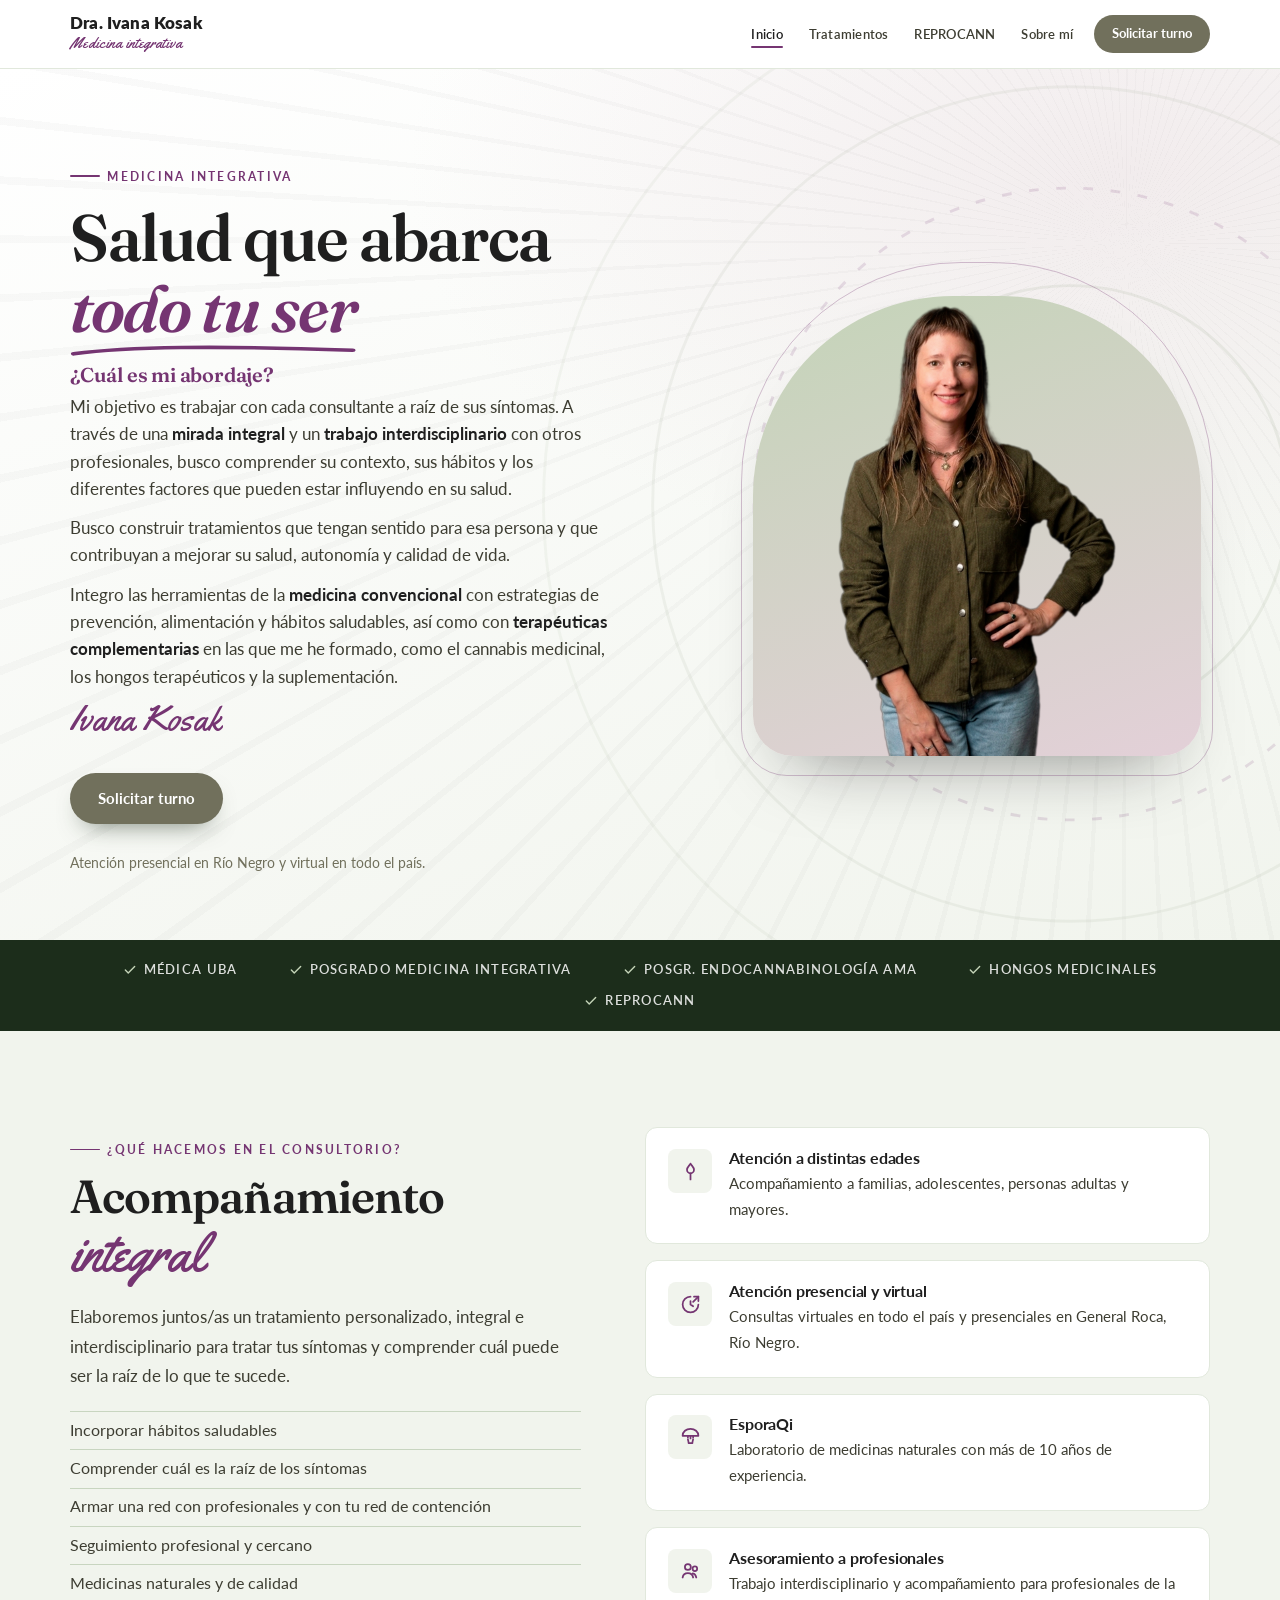
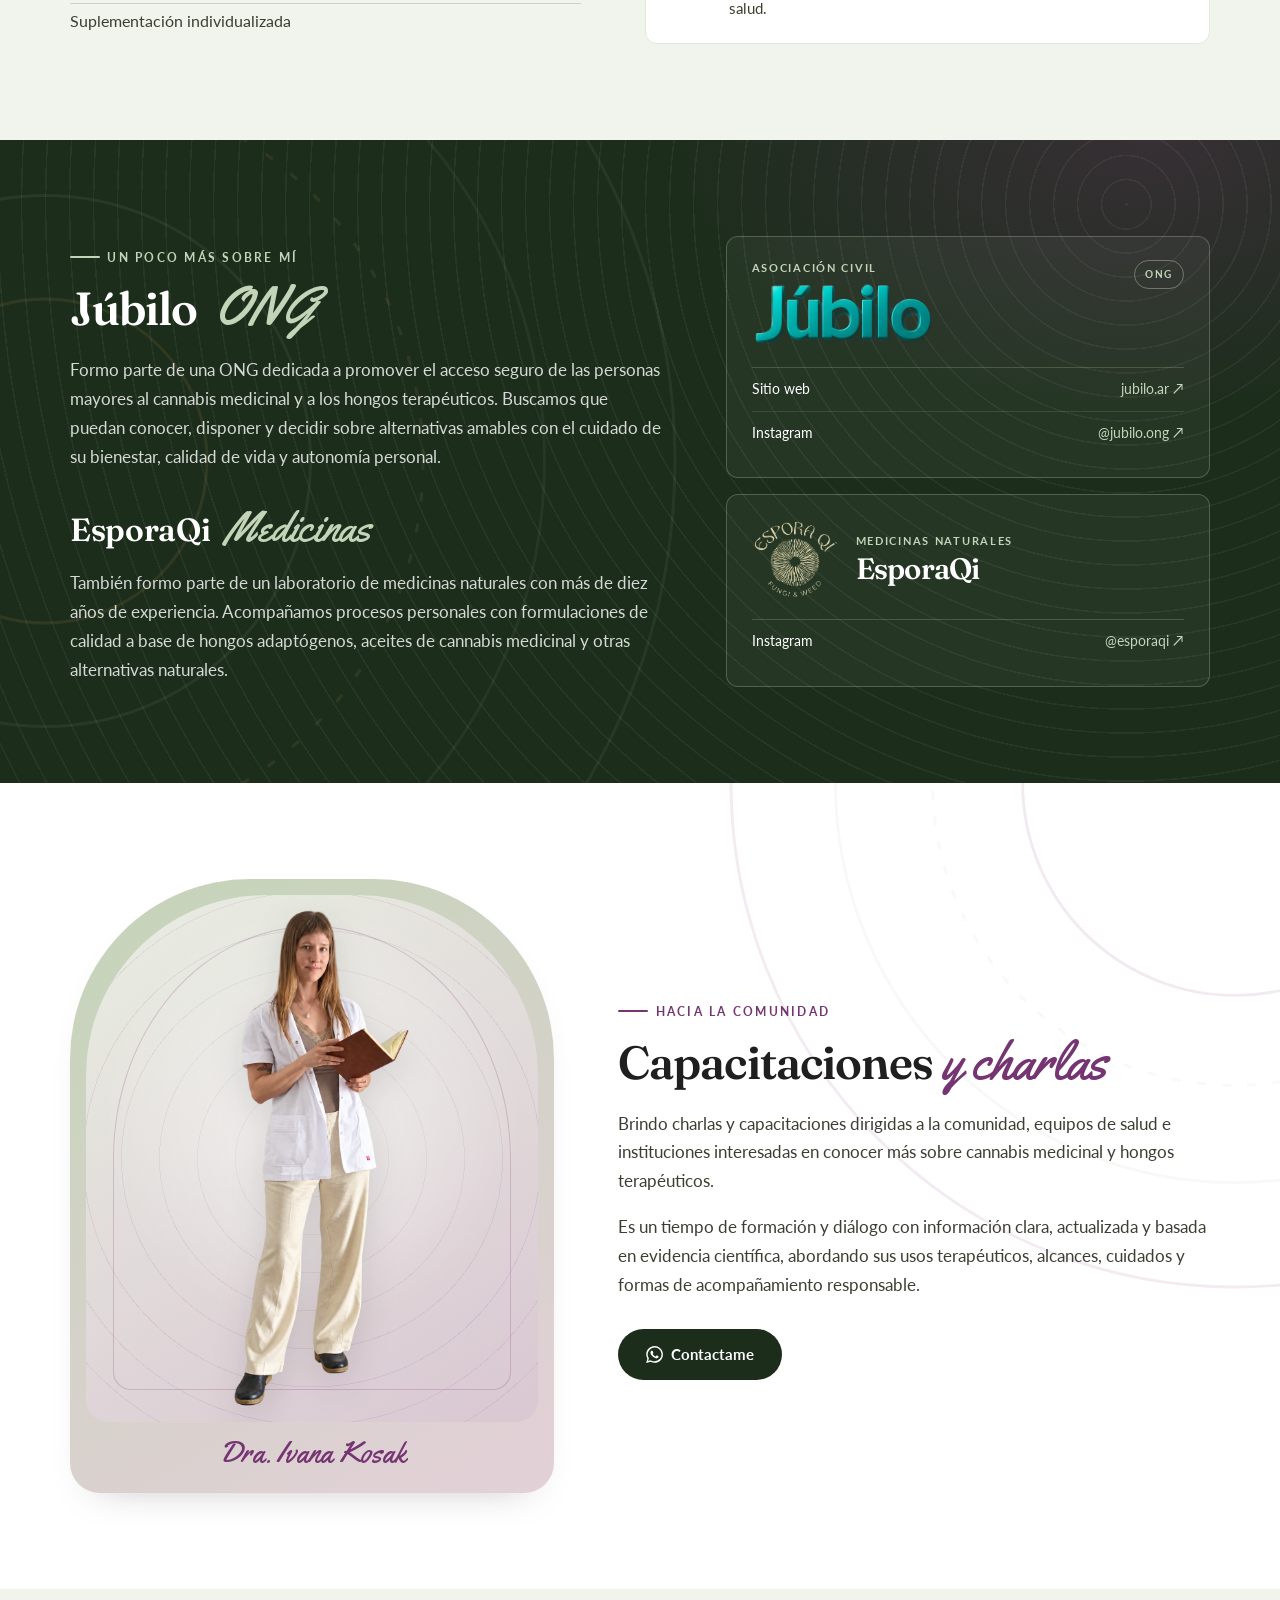
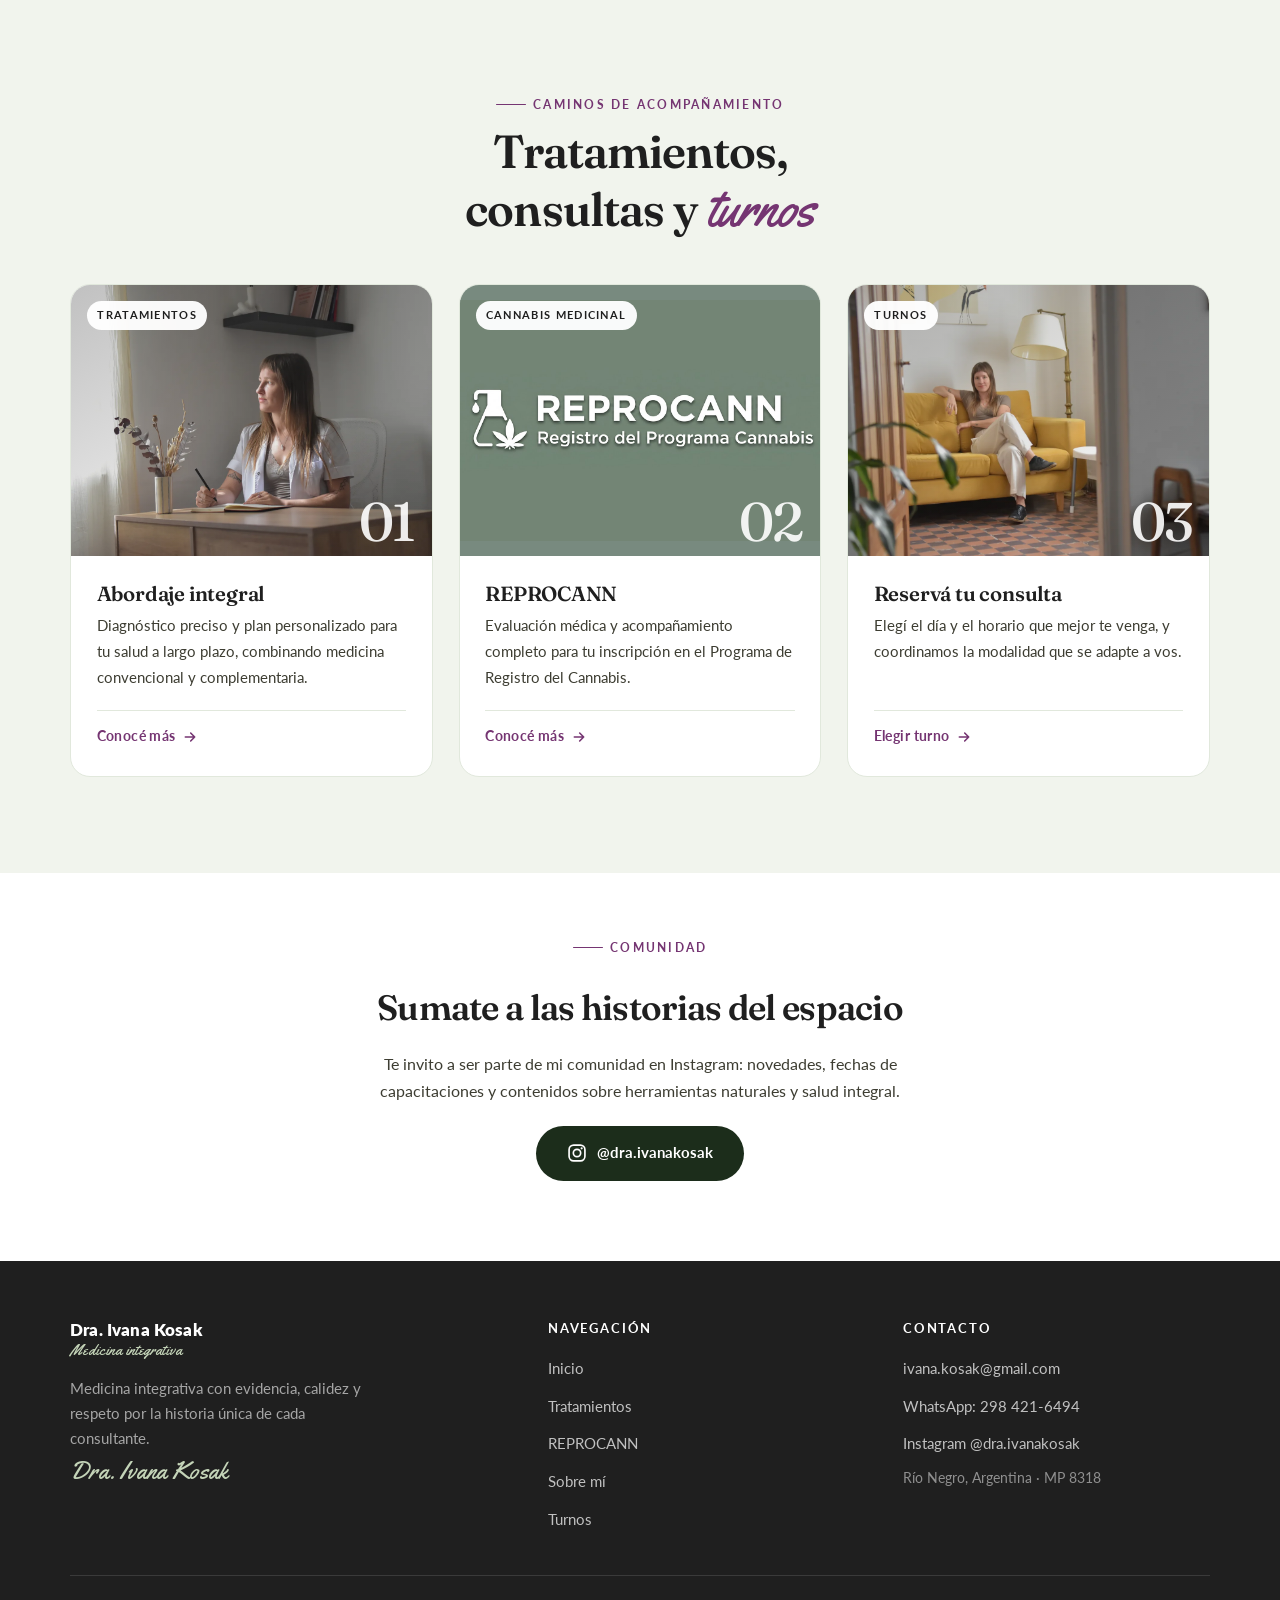
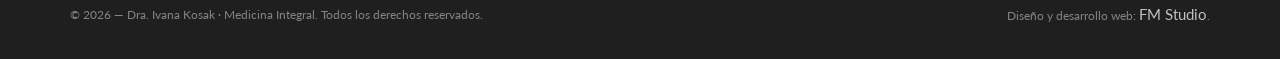
==== commit 3dfe88bf: "Publica sitio y habilita indexación" ====
--- a/index.html
+++ b/index.html
@@ -3,38 +3,45 @@
 <head>
   <meta charset="UTF-8">
   <meta name="viewport" content="width=device-width, initial-scale=1.0">
-  <title>Ivana Kosak · Medicina Integral &amp; Hongos Medicinales — General Roca, Río Negro</title>
-        <meta name="description" content="Atención presencial en General Roca, Río Negro, y consultas virtuales en todo el país. Tratamientos personalizados con una mirada integral e interdisciplinaria.">
-  <meta name="robots" content="noindex, nofollow, noarchive, nosnippet">
-  <meta name="googlebot" content="noindex, nofollow, noarchive, nosnippet">
-  <meta property="og:title" content="Ivana Kosak · Medicina Integral">
-  <meta property="og:description" content="Una mirada integral e interdisciplinaria para comprender cada contexto y construir tratamientos personalizados que mejoren la salud, la autonomía y la calidad de vida.">
+  <title>Dra. Ivana Kosak | Medicina integrativa en General Roca</title>
+  <meta name="description" content="Atención médica integrativa presencial en General Roca, Río Negro, y virtual en Argentina. Conocé el abordaje de la Dra. Ivana Kosak y solicitá un turno.">
+  <link rel="canonical" href="https://ivanakosak.com/">
   <meta property="og:type" content="website">
-  <meta property="og:url" content="https://www.ivanakosak.com/">
-  <meta property="og:image" content="https://www.ivanakosak.com/assets/img/bg-quiensoy.jpg">
-  <link rel="icon" type="image/svg+xml" href="assets/img/favicon.svg">
+  <meta property="og:locale" content="es_AR">
+  <meta property="og:site_name" content="Dra. Ivana Kosak">
+  <meta property="og:title" content="Dra. Ivana Kosak | Medicina integrativa en General Roca">
+  <meta property="og:description" content="Atención médica integrativa presencial en General Roca, Río Negro, y virtual en Argentina. Conocé el abordaje de la Dra. Ivana Kosak y solicitá un turno.">
+  <meta property="og:url" content="https://ivanakosak.com/">
+  <meta property="og:image" content="https://ivanakosak.com/assets/img/ivana-consultorio.webp">
+  <meta property="og:image:width" content="1440">
+  <meta property="og:image:height" content="960">
+  <meta property="og:image:alt" content="Dra. Ivana Kosak en su consultorio">
+  <meta name="twitter:card" content="summary_large_image">
+  <script type="application/ld+json">{"@context":"https://schema.org","@graph":[{"@type":"WebSite","@id":"https://ivanakosak.com/#website","url":"https://ivanakosak.com/","name":"Dra. Ivana Kosak","inLanguage":"es-AR"},{"@type":"Person","@id":"https://ivanakosak.com/#ivana-kosak","name":"Ivana Kosak","honorificPrefix":"Dra.","jobTitle":"Médica","url":"https://ivanakosak.com/sobre-mi/","image":"https://ivanakosak.com/assets/img/retrato.jpg","sameAs":["https://www.instagram.com/dra.ivanakosak/"]}]}</script>
+  <link rel="icon" type="image/svg+xml" href="/assets/img/favicon.svg">
   <link rel="preconnect" href="https://fonts.googleapis.com">
   <link rel="preconnect" href="https://fonts.gstatic.com" crossorigin>
   <link href="https://fonts.googleapis.com/css2?family=Fraunces:ital,opsz,wght@0,9..144,400;0,9..144,500;0,9..144,600;0,9..144,700;1,9..144,400;1,9..144,500&family=Lato:ital,wght@0,400;0,700;1,400&family=Yellowtail&display=swap" rel="stylesheet">
-  <link rel="stylesheet" href="assets/css/styles.css">
+  <link rel="stylesheet" href="/assets/css/styles.css">
+  <script>if (location.pathname === "/index.html") history.replaceState(null, "", "/" + location.search + location.hash);</script>
 </head>
-<body class="site-protected">
+<body>
 <a class="skip-link" href="#contenido">Saltar al contenido</a>
 
 <header class="header">
   <div class="wrap header__inner">
-    <a class="logo" href="index.html" aria-label="Dra. Ivana Kosak — inicio">
+    <a class="logo" href="/" aria-label="Dra. Ivana Kosak — inicio">
       <span class="logo__nombre">Dra. Ivana Kosak</span>
       <span class="logo__tag">Medicina integrativa</span>
     </a>
     <nav class="nav" aria-label="Navegación principal">
       <ul class="nav__lista">
-        <li><a class="nav__link nav__link--activo" href="index.html" aria-current="page">Inicio</a></li>
-        <li><a class="nav__link" href="tratamientos.html">Tratamientos</a></li>
-        <li><a class="nav__link" href="reprocann.html">REPROCANN</a></li>
-        <li><a class="nav__link" href="sobre-mi.html">Sobre mí</a></li>
+        <li><a class="nav__link nav__link--activo" href="/" aria-current="page">Inicio</a></li>
+        <li><a class="nav__link" href="/tratamientos/">Tratamientos</a></li>
+        <li><a class="nav__link" href="/reprocann/">REPROCANN</a></li>
+        <li><a class="nav__link" href="/sobre-mi/">Sobre mí</a></li>
       </ul>
-      <a class="nav__cta" href="turnos.html">Solicitar turno</a>
+      <a class="nav__cta" href="/turnos/">Solicitar turno</a>
     </nav>
     <button class="hamburger" aria-label="Abrir menú" aria-expanded="false" aria-controls="nav">
       <span></span><span></span><span></span>
@@ -80,12 +87,12 @@
         </details>
         <figure class="firma hero__firma">Ivana Kosak</figure>
         <div class="hero__acciones">
-          <a class="btn btn--primario" href="turnos.html">Solicitar turno</a>
+          <a class="btn btn--primario" href="/turnos/">Solicitar turno</a>
         </div>
         <p class="hero__mini">Atención presencial en Río Negro y virtual en todo el país.</p>
       </div>
       <div class="hero__figura">
-        <img class="hero__retrato" src="assets/img/retrato.jpg" alt="Retrato de Ivana Kosak, médica especialista en medicina integrativa" width="1200" height="1892">
+        <img class="hero__retrato" src="/assets/img/retrato.jpg" alt="Retrato de Ivana Kosak, médica con formación en medicina integrativa" width="1200" height="1892" fetchpriority="high">
       </div>
     </div>
   </section>
@@ -162,7 +169,7 @@
           <div class="marca-card__header">
             <div>
               <span class="marca-card__kicker">Asociación civil</span>
-              <h3 class="marca-card__nombre marca-card__nombre--jubilo"><img src="assets/img/jubilo-logo-transparente.png" alt="Júbilo" width="836" height="307" loading="lazy"></h3>
+              <h3 class="marca-card__nombre marca-card__nombre--jubilo"><img src="/assets/img/jubilo-logo-transparente.png" alt="Júbilo" width="836" height="307" loading="lazy"></h3>
             </div>
             <span class="marca-card__distintivo">ONG</span>
           </div>
@@ -177,7 +184,7 @@
         </div>
         <div class="marca-card">
           <div class="marca-card__header marca-card__header--esporaqi">
-            <img class="marca-card__logo" src="assets/img/esporaqi-logo.png" alt="" aria-hidden="true" width="233" height="216" loading="lazy">
+            <img class="marca-card__logo" src="/assets/img/esporaqi-logo.png" alt="" aria-hidden="true" width="233" height="216" loading="lazy">
             <div>
               <span class="marca-card__kicker">Medicinas naturales</span>
               <h3 class="marca-card__nombre">EsporaQi</h3>
@@ -202,8 +209,10 @@
       <circle cx="300" cy="300" r="118" stroke="var(--berenjena)" stroke-opacity=".2" stroke-width="1.6"/>
     </svg>
     <div class="wrap quien__grid">
-      <div class="quien__blob">
-        <img class="quien__retrato" src="assets/img/retrato.jpg" alt="Retrato de la Dra. Ivana Kosak" width="1200" height="1892">
+      <div class="quien__blob quien__blob--recorte">
+        <div class="quien__marco">
+          <img class="quien__retrato quien__retrato--recorte" src="/assets/img/ivana-capacitaciones-recorte.png" alt="Ivana Kosak sosteniendo un libro" width="1024" height="1536" loading="lazy">
+        </div>
         <figure class="firma quien__firma">Dra. Ivana Kosak</figure>
       </div>
       <div class="quien__texto">
@@ -229,9 +238,9 @@
         <h2 class="titulo-seccion">Tratamientos, consultas y <span class="firma">turnos</span></h2>
       </div>
       <div class="tarjetas">
-        <a class="tarjeta reveal" href="tratamientos.html">
+        <a class="tarjeta reveal" href="/tratamientos/">
           <div class="tarjeta__media">
-            <img loading="lazy" src="assets/img/bg-medicina.jpg" alt="Detalle texturizado de hongos — sección tratamientos">
+            <img loading="lazy" src="/assets/img/ivana-consultorio.webp" alt="Ivana Kosak trabajando en su consultorio" width="1440" height="960">
             <span class="tarjeta__tinte"></span>
             <span class="tarjeta__categoria">Tratamientos</span>
             <span class="tarjeta__num">01</span>
@@ -242,9 +251,9 @@
             <span class="tarjeta__mas">Conocé más <svg viewBox="0 0 24 24" fill="none" stroke="currentColor" stroke-width="2.4" stroke-linecap="round" stroke-linejoin="round"><path d="M5 12h14M13 6l6 6-6 6"/></svg></span>
           </div>
         </a>
-        <a class="tarjeta reveal" href="reprocann.html">
+        <a class="tarjeta reveal" href="/reprocann/">
           <div class="tarjeta__media tarjeta__media--reprocann">
-            <img loading="lazy" src="assets/img/card-reprocann.jpg" alt="Logo oficial del programa REPROCANN de registro de cannabis medicinal">
+            <img loading="lazy" src="/assets/img/card-reprocann.jpg" alt="Logo oficial del programa REPROCANN de registro de cannabis medicinal">
             <span class="tarjeta__tinte"></span>
             <span class="tarjeta__categoria">Cannabis medicinal</span>
             <span class="tarjeta__num">02</span>
@@ -255,9 +264,9 @@
             <span class="tarjeta__mas">Conocé más <svg viewBox="0 0 24 24" fill="none" stroke="currentColor" stroke-width="2.4" stroke-linecap="round" stroke-linejoin="round"><path d="M5 12h14M13 6l6 6-6 6"/></svg></span>
           </div>
         </a>
-        <a class="tarjeta reveal" href="turnos.html">
+        <a class="tarjeta reveal" href="/turnos/">
           <div class="tarjeta__media">
-            <img loading="lazy" src="assets/img/bg-quiensoy.jpg" alt="Textura orgánica de hongos — sección turnos">
+            <img loading="lazy" src="/assets/img/ivana-espacio.webp" alt="Espacio de atención de Ivana Kosak" width="1200" height="800">
             <span class="tarjeta__tinte"></span>
             <span class="tarjeta__categoria">Turnos</span>
             <span class="tarjeta__num">03</span>
@@ -290,7 +299,7 @@
 <footer class="footer">
   <div class="wrap footer__grid">
     <div class="footer__marca">
-      <a class="logo" href="index.html">
+      <a class="logo" href="/">
         <span class="logo__nombre">Dra. Ivana Kosak</span>
         <span class="logo__tag">Medicina integrativa</span>
       </a>
@@ -300,11 +309,11 @@
     <nav aria-label="Secciones del sitio">
       <h4>Navegación</h4>
       <ul>
-        <li><a href="index.html">Inicio</a></li>
-        <li><a href="tratamientos.html">Tratamientos</a></li>
-        <li><a href="reprocann.html">REPROCANN</a></li>
-        <li><a href="sobre-mi.html">Sobre mí</a></li>
-        <li><a href="turnos.html">Turnos</a></li>
+        <li><a href="/">Inicio</a></li>
+        <li><a href="/tratamientos/">Tratamientos</a></li>
+        <li><a href="/reprocann/">REPROCANN</a></li>
+        <li><a href="/sobre-mi/">Sobre mí</a></li>
+        <li><a href="/turnos/">Turnos</a></li>
       </ul>
     </nav>
     <div>
@@ -323,6 +332,6 @@
   </div>
 </footer>
 
-<script src="assets/js/main.js"></script>
+<script src="/assets/js/main.js"></script>
 </body>
 </html>
--- a/assets/css/styles.css
+++ b/assets/css/styles.css
@@ -179,77 +179,6 @@
 .btn--whatsapp svg { width: 1.15em; height: 1.15em; flex: none; }
 
 /* ============================================
-   ACCESO PRIVADO DE LA PROPUESTA
-   ============================================ */
-body.site-protected > *:not(.access-gate) { visibility: hidden; }
-body.site-protected { overflow: hidden; }
-
-.access-gate {
-  position: fixed;
-  inset: 0;
-  z-index: 1000;
-  display: grid;
-  place-items: center;
-  overflow: hidden;
-  padding: 2rem 1.25rem;
-  background:
-    radial-gradient(1100px 700px at 80% 15%, rgba(117, 53, 114, 0.22), transparent 55%),
-    radial-gradient(900px 700px at 8% 90%, rgba(28, 45, 27, 0.35), transparent 55%),
-    var(--oliva);
-}
-.access-gate::before {
-  content: "";
-  position: absolute;
-  inset: 0;
-  opacity: 0.4;
-  background: repeating-conic-gradient(from 0deg at 80% 20%, rgba(255, 255, 255, 0.04) 0deg 0.4deg, transparent 0.4deg 2.6deg);
-}
-.access-gate__orb { position: absolute; border: 1px solid rgba(115, 190, 197, 0.28); border-radius: 50%; animation: access-float 11s ease-in-out infinite; }
-.access-gate__orb--one { width: 34rem; height: 34rem; top: -18rem; right: -8rem; }
-.access-gate__orb--two { width: 22rem; height: 22rem; bottom: -13rem; left: -6rem; border-color: rgba(117, 53, 114, 0.3); animation-delay: -4s; }
-.access-card {
-  position: relative;
-  width: min(100%, 500px);
-  padding: clamp(2.2rem, 6vw, 4rem);
-  color: var(--carbon);
-  background: var(--crema);
-  border: 1px solid var(--borde);
-  border-radius: 24px;
-  box-shadow: 0 40px 90px rgba(0, 0, 0, 0.28);
-  animation: access-enter 0.8s var(--ease-out) both;
-}
-.access-card__mark {
-  width: 3.25rem; height: 3.25rem;
-  display: grid; place-items: center;
-  margin-bottom: 1.8rem;
-  border: 1px solid var(--musgo);
-  border-radius: 50%;
-  color: var(--musgo);
-  font: 800 0.72rem/1 var(--font-body);
-  letter-spacing: 0.08em;
-}
-.access-card__eyebrow { color: var(--berenjena); font: 700 0.68rem/1.4 var(--font-body); letter-spacing: 0.2em; text-transform: uppercase; }
-.access-card h1 { margin-top: 1rem; font-size: clamp(2rem, 5vw, 3.1rem); letter-spacing: -0.03em; font-weight: 600; }
-.access-card h1 em { color: var(--berenjena); font-family: var(--font-firma); font-weight: 400; font-style: normal; letter-spacing: 0; font-size: 1.05em; }
-.access-card__intro { max-width: 38ch; margin-top: 1.3rem; color: var(--gris); font-size: 0.98rem; line-height: 1.75; }
-.access-form { margin-top: 2rem; }
-.access-form label { display: block; margin-bottom: 0.55rem; color: var(--carbon); font: 700 0.78rem/1.2 var(--font-body); }
-.access-form__field { display: flex; align-items: center; border: 1px solid var(--borde-fuerte); border-radius: 10px; background: var(--blanco); transition: border-color 0.2s, box-shadow 0.2s; }
-.access-form__field:focus-within { border-color: var(--musgo); box-shadow: var(--focus-ring); }
-.access-form input { min-width: 0; flex: 1; padding: 0.9rem 1rem; border: 0; outline: 0; background: transparent; color: var(--carbon); font: inherit; }
-.access-form__toggle { padding: 0.5rem 0.85rem; border: 0; background: transparent; color: var(--musgo); font: 700 0.72rem var(--font-body); cursor: pointer; }
-.access-form__error { min-height: 1.3rem; margin-top: 0.5rem; color: #a33c45; font-size: 0.8rem; }
-.access-form__submit { width: 100%; margin-top: 0.25rem; text-align: center; }
-.access-form__submit span { margin-left: 0.6rem; font-size: 1.15em; }
-.access-card__note { margin-top: 1.6rem; color: var(--gris-suave); font-size: 0.75rem; text-align: center; }
-.access-card__note span { color: var(--berenjena); margin-right: 0.3rem; }
-@keyframes access-enter { from { opacity: 0; transform: translateY(18px) scale(0.98); } to { opacity: 1; transform: none; } }
-@keyframes access-float { 50% { transform: translate(18px, 12px) rotate(8deg); } }
-@keyframes access-shake { 20%, 60% { transform: translateX(-7px); } 40%, 80% { transform: translateX(7px); } }
-.access-card--shake { animation: access-shake 0.38s ease both; }
-@media (prefers-reduced-motion: reduce) { .access-card, .access-gate__orb { animation: none; } }
-
-/* ============================================
    HEADER / NAV
    ============================================ */
 .header {
@@ -268,6 +197,7 @@
   padding: 0.9rem 0;
 }
 .logo { display: flex; flex-direction: column; text-decoration: none; line-height: 1.12; }
+.header .logo, .footer__marca .logo { gap: 0.08rem; }
 .logo__nombre {
   font-family: var(--font-body);
   font-weight: 800;
@@ -281,6 +211,7 @@
   color: var(--berenjena);
   margin-top: -1px;
 }
+.header .logo__tag, .footer__marca .logo__tag { margin-top: 0; line-height: 1.25; }
 .nav { display: flex; align-items: center; gap: 1.3rem; margin-left: auto; }
 .nav__lista { display: flex; gap: 1.6rem; list-style: none; }
 .nav__link {
@@ -636,6 +567,39 @@
   aspect-ratio: 3 / 3.5;
   filter: saturate(0.92);
 }
+.quien__blob--recorte { width: 100%; }
+.quien__blob--recorte::before {
+  background: linear-gradient(150deg, var(--verde-salvia-claro), var(--piedra));
+}
+.quien__marco {
+  position: relative;
+  overflow: hidden;
+  aspect-ratio: 3 / 3.5;
+  border-radius: 180px 180px 22px 22px;
+  background:
+    radial-gradient(circle at 50% 42%, rgba(255, 255, 255, 0.55), transparent 55%),
+    repeating-radial-gradient(circle at 50% 50%, rgba(117, 53, 114, 0.09) 0 1px, transparent 1px 38px),
+    linear-gradient(150deg, #e9eee2, #d9c7d2);
+}
+.quien__marco::before {
+  content: "";
+  position: absolute;
+  inset: 6%;
+  border: 1px solid rgba(117, 53, 114, 0.22);
+  border-radius: 50% 50% 18px 18px;
+}
+.quien__retrato--recorte {
+  position: absolute;
+  inset: auto 0 0;
+  z-index: 1;
+  width: 100%;
+  height: 100%;
+  object-fit: contain;
+  object-position: center bottom;
+  aspect-ratio: auto;
+  border-radius: 0;
+  filter: drop-shadow(0 12px 16px rgba(31, 31, 31, 0.13));
+}
 .quien__firma { position: relative; text-align: center; margin-top: 0.4rem; font-size: 1.8rem; color: var(--berenjena); }
 .quien__texto p { margin-top: 1.05rem; color: var(--gris); }
 .quien__chips { display: flex; flex-wrap: wrap; gap: 0.5rem; margin: 1.5rem 0 1.9rem; }
@@ -966,6 +930,12 @@
 .hero-interno__inner { position: relative; max-width: 62ch; }
 .hero-interno h1 { font-size: clamp(2.3rem, 5vw, 3.3rem); font-weight: 600; color: var(--carbon); margin-top: 0.6rem; letter-spacing: -0.02em; }
 .hero-interno p.lead { margin-top: 1.2rem; font-size: 1.1rem; color: var(--gris); max-width: 54ch; }
+.hero-interno__layout { position: relative; display: grid; grid-template-columns: minmax(0, 1fr) minmax(0, 0.82fr); align-items: center; gap: clamp(2rem, 6vw, 5rem); }
+.hero-interno__foto { width: 100%; aspect-ratio: 3 / 2; object-fit: cover; object-position: center; border-radius: 160px 160px 18px 18px; box-shadow: var(--shadow-card); }
+@media (max-width: 700px) {
+  .hero-interno__layout { grid-template-columns: 1fr; gap: 2rem; }
+  .hero-interno__foto { max-height: 320px; border-radius: 120px 120px 18px 18px; }
+}
 
 /* ============================================
    ANIMACIÓN DE ENTRADA
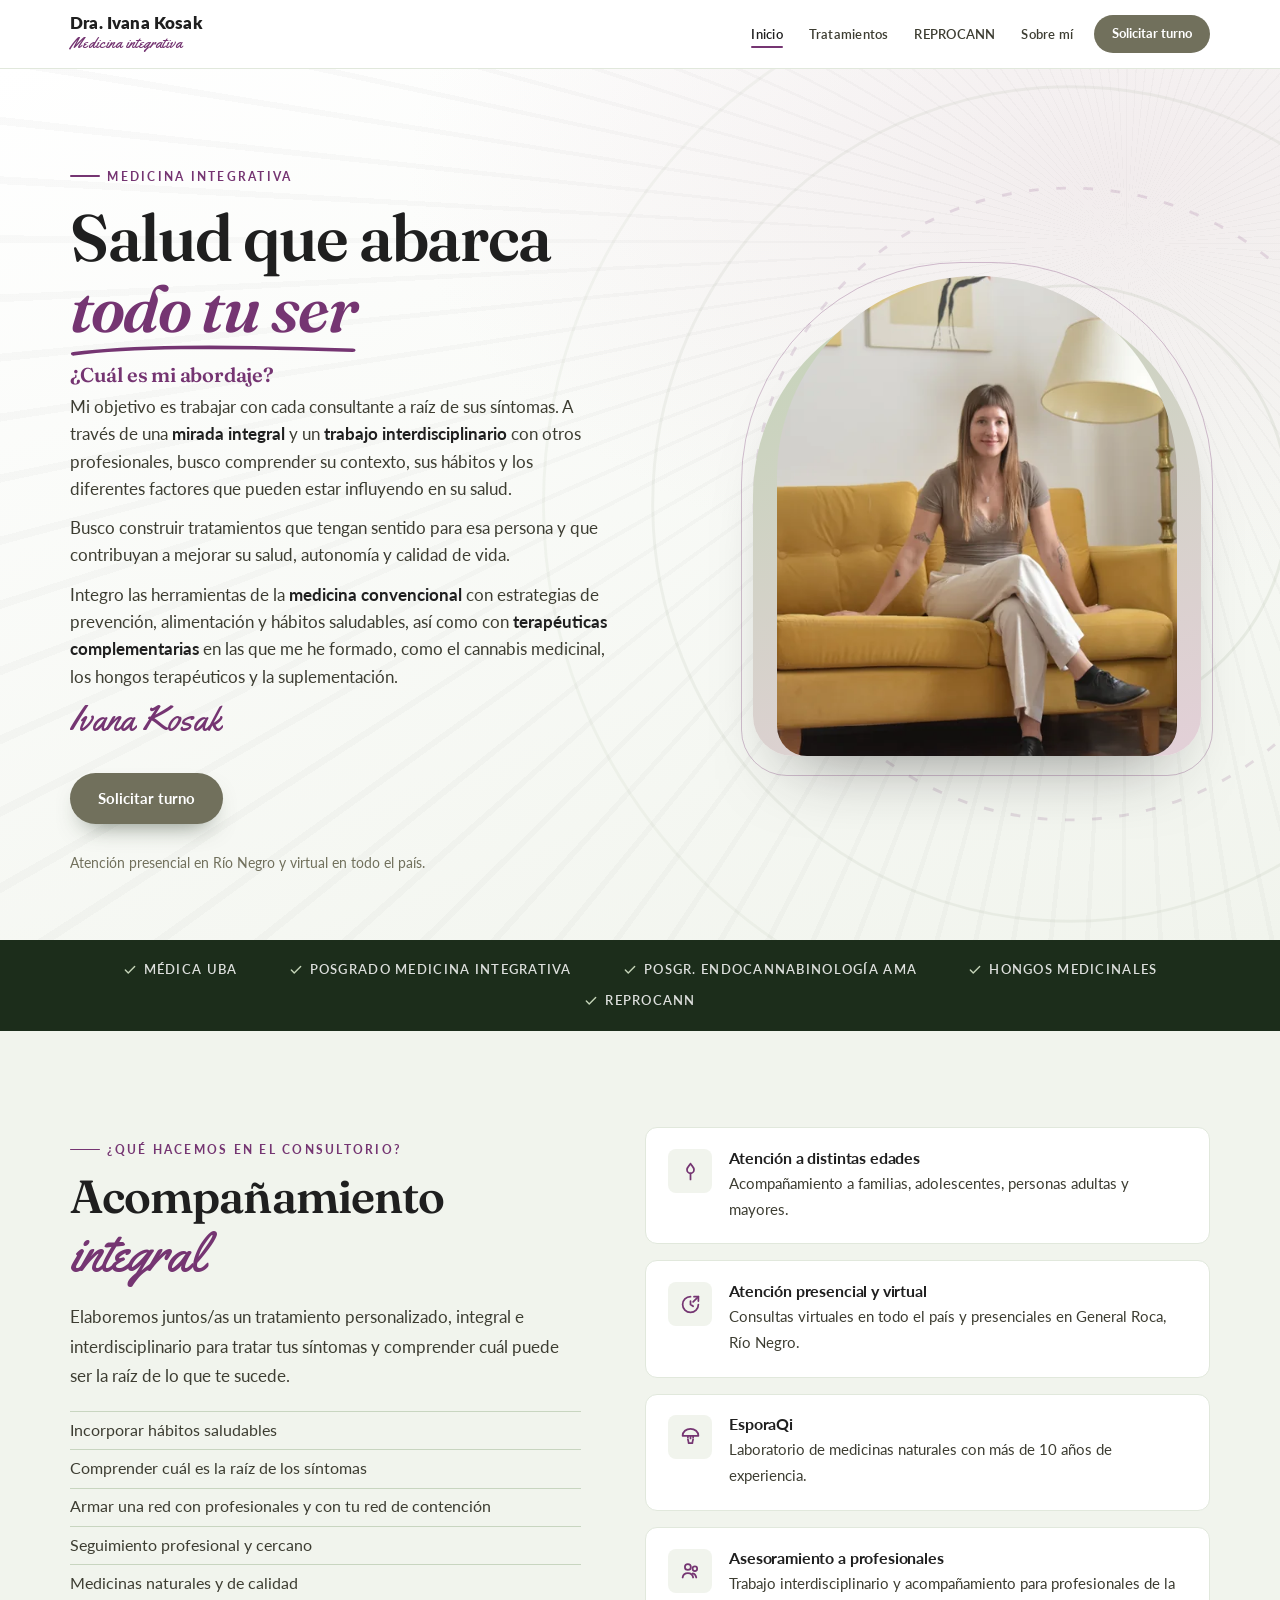
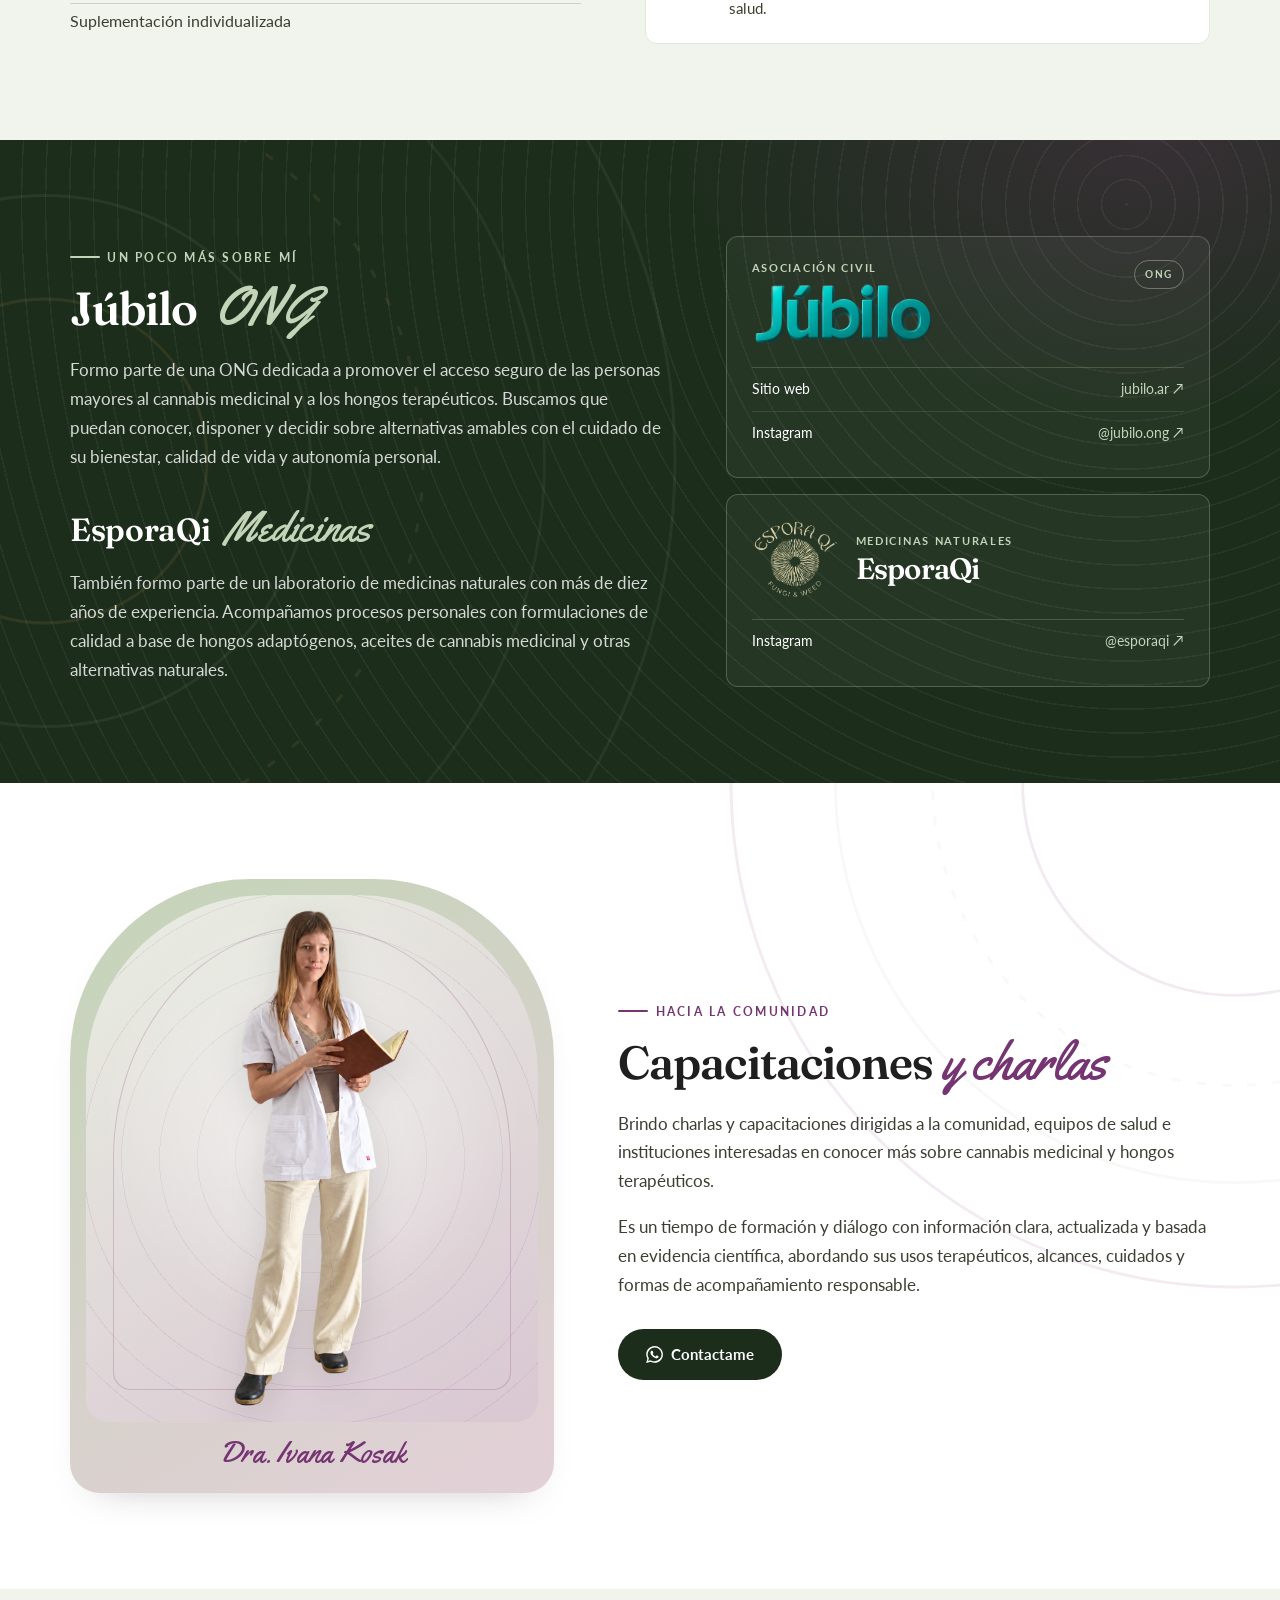
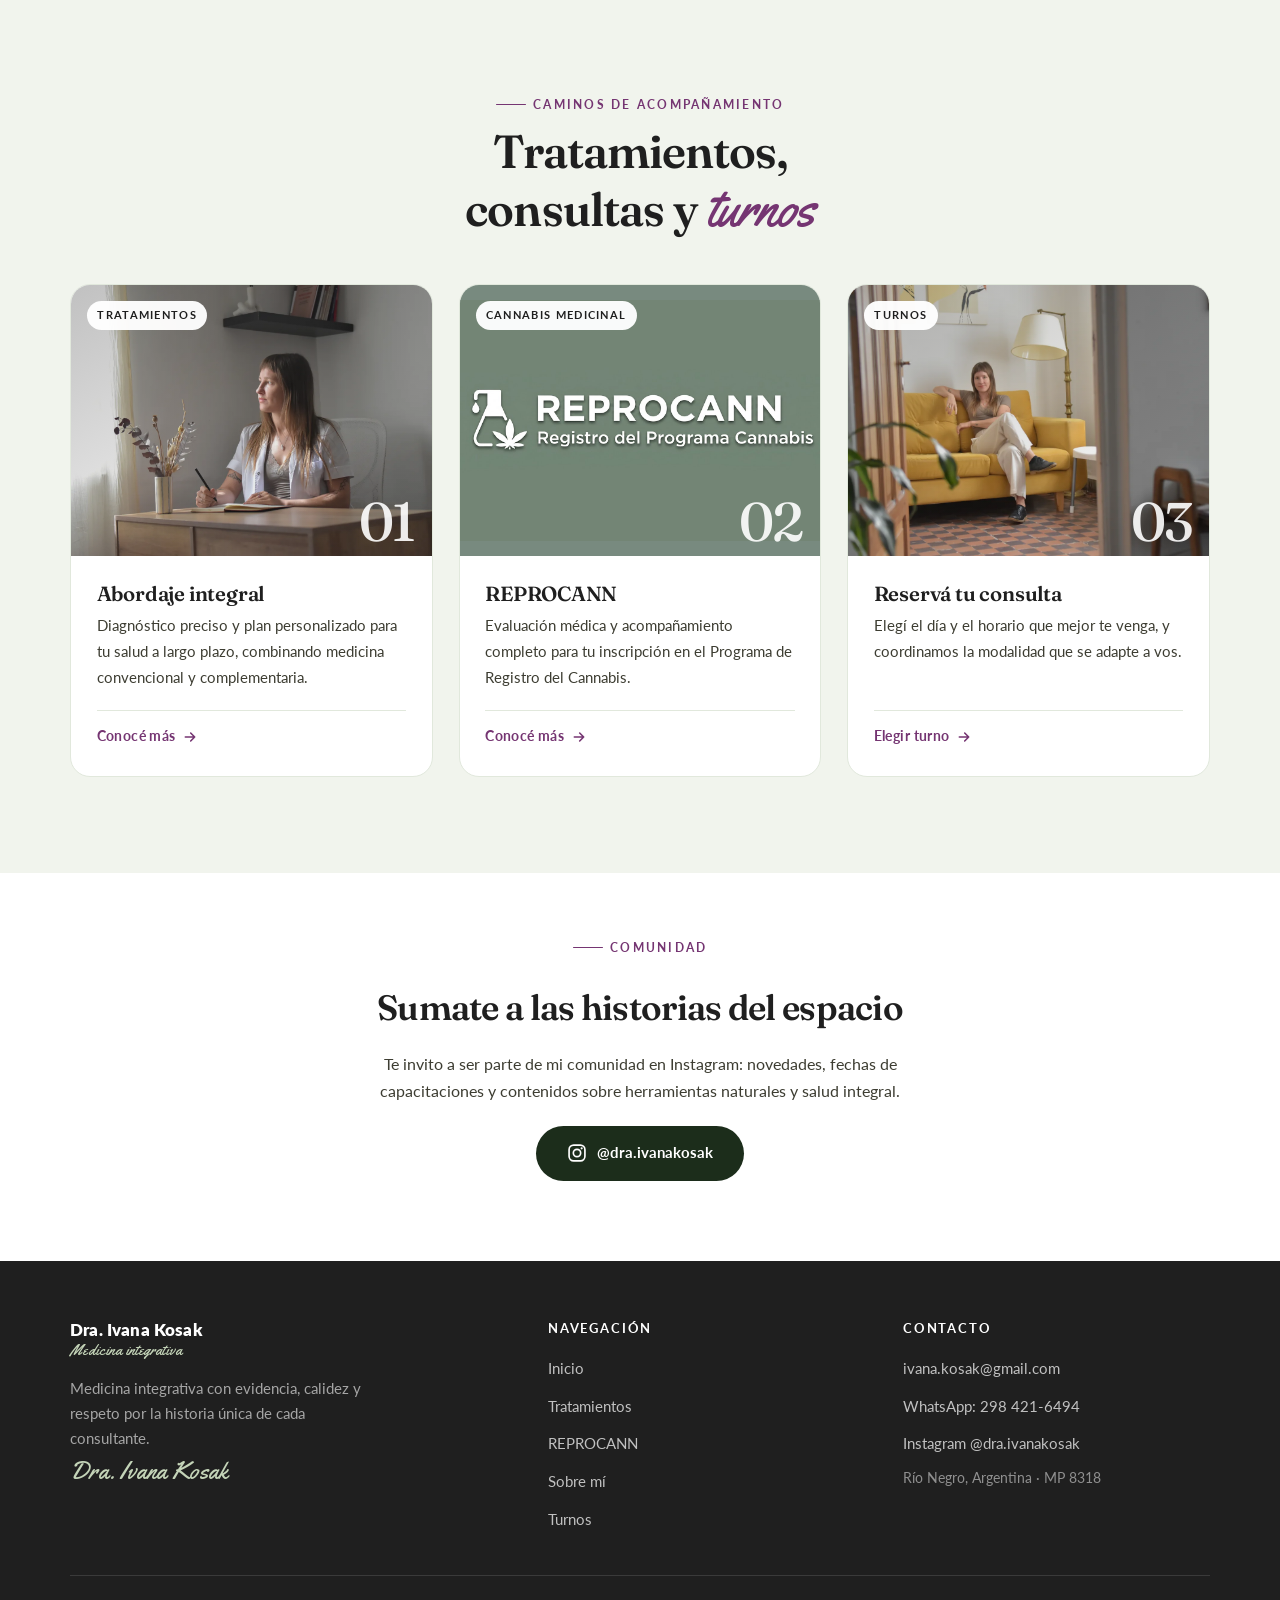
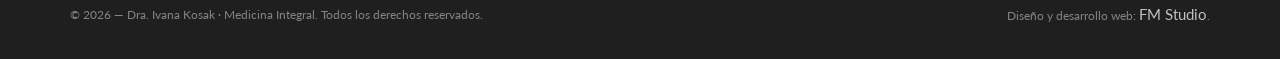
==== commit e5199fbb: "Actualiza imagen principal de la portada" ====
--- a/index.html
+++ b/index.html
@@ -17,7 +17,7 @@
   <meta property="og:image:height" content="960">
   <meta property="og:image:alt" content="Dra. Ivana Kosak en su consultorio">
   <meta name="twitter:card" content="summary_large_image">
-  <script type="application/ld+json">{"@context":"https://schema.org","@graph":[{"@type":"WebSite","@id":"https://ivanakosak.com/#website","url":"https://ivanakosak.com/","name":"Dra. Ivana Kosak","inLanguage":"es-AR"},{"@type":"Person","@id":"https://ivanakosak.com/#ivana-kosak","name":"Ivana Kosak","honorificPrefix":"Dra.","jobTitle":"Médica","url":"https://ivanakosak.com/sobre-mi/","image":"https://ivanakosak.com/assets/img/retrato.jpg","sameAs":["https://www.instagram.com/dra.ivanakosak/"]}]}</script>
+  <script type="application/ld+json">{"@context":"https://schema.org","@graph":[{"@type":"WebSite","@id":"https://ivanakosak.com/#website","url":"https://ivanakosak.com/","name":"Dra. Ivana Kosak","inLanguage":"es-AR"},{"@type":"Person","@id":"https://ivanakosak.com/#ivana-kosak","name":"Ivana Kosak","honorificPrefix":"Dra.","jobTitle":"Médica","url":"https://ivanakosak.com/sobre-mi/","image":"https://ivanakosak.com/assets/img/ivana-principal.webp","sameAs":["https://www.instagram.com/dra.ivanakosak/"]}]}</script>
   <link rel="icon" type="image/svg+xml" href="/assets/img/favicon.svg">
   <link rel="preconnect" href="https://fonts.googleapis.com">
   <link rel="preconnect" href="https://fonts.gstatic.com" crossorigin>
@@ -92,7 +92,7 @@
         <p class="hero__mini">Atención presencial en Río Negro y virtual en todo el país.</p>
       </div>
       <div class="hero__figura">
-        <img class="hero__retrato" src="/assets/img/retrato.jpg" alt="Retrato de Ivana Kosak, médica con formación en medicina integrativa" width="1200" height="1892" fetchpriority="high">
+        <img class="hero__retrato" src="/assets/img/ivana-principal.webp" srcset="/assets/img/ivana-principal-480.webp 480w, /assets/img/ivana-principal.webp 1200w" sizes="(max-width: 600px) 124px, (max-width: 900px) 260px, 400px" alt="Ivana Kosak sentada en el consultorio" width="1200" height="1440" fetchpriority="high">
       </div>
     </div>
   </section>
